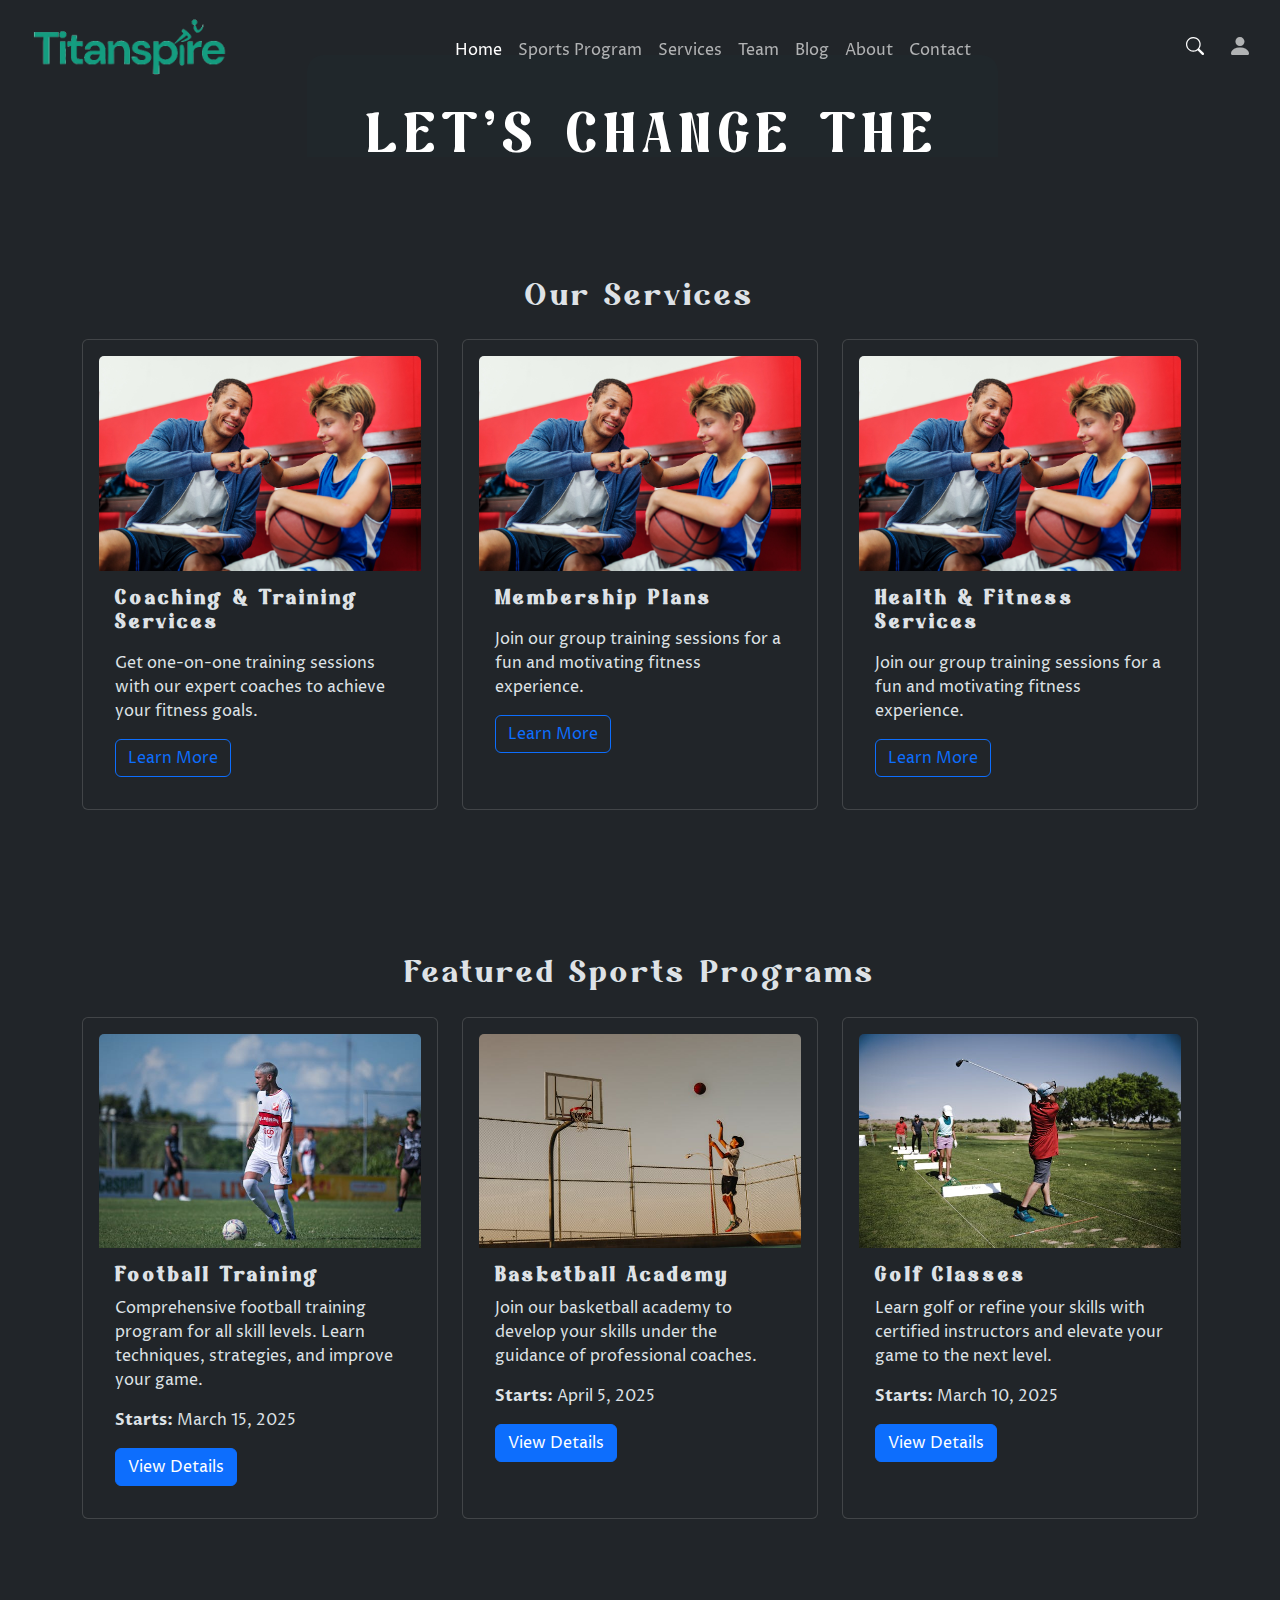
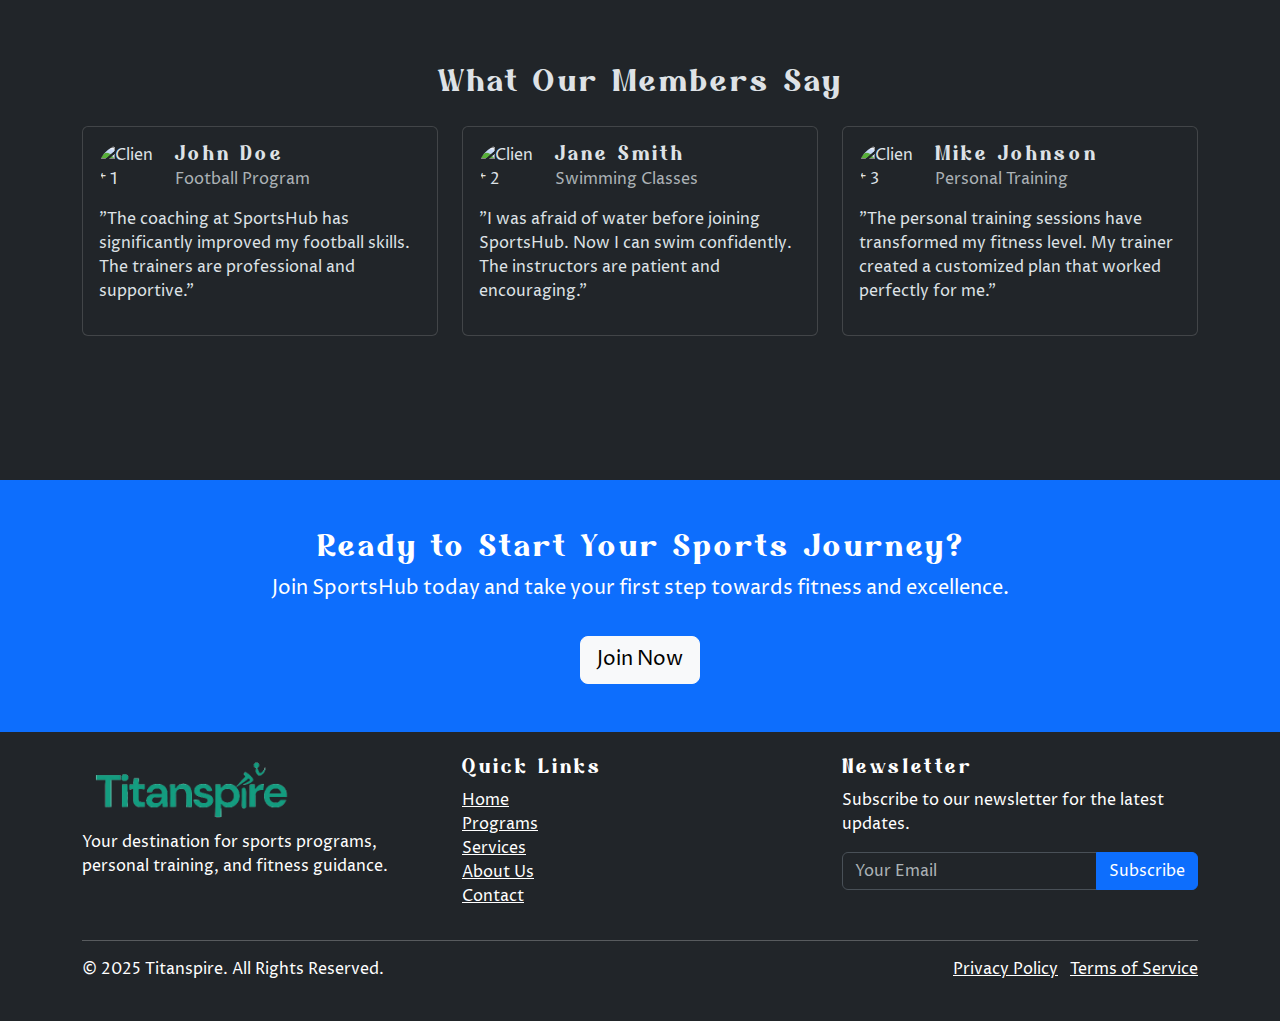
==== index.html @ 2c4bb6a5 "v1.0.4" ====
<!DOCTYPE html>
<html lang="en">

<head>
    <meta charset="UTF-8">
    <meta name="viewport" content="width=device-width, initial-scale=1.0">
    <link rel="shortcut icon" href="assets/img/Logo/favicon.png" type="image/x-icon">
    <title>Home | Titanspire</title>
    <link rel="stylesheet" href="assets/css/fonts.css">
    <link rel="stylesheet" href="assets/css/bootstrap.min.css">
    <link rel="stylesheet" href="assets/css/bootstrap-icons.min.css">
    <link rel="stylesheet" href="assets/css/style.css">
</head>

<body data-bs-theme="dark">


    <!-- Navigation Bar -->
    <header class="position-absolute w-100 z-3 px-2">
        <nav class="navbar navbar-expand-lg">
            <div class="container-fluid align-items-center justify-content-center">
                <a class="navbar-brand" href="index.html"><img src="assets/img/Logo/Adobe Express - file.png"
                        alt="Logo"></a>
                <button class="navbar-toggler" type="button" data-bs-toggle="collapse" data-bs-target="#navbarNav">
                    <span class="navbar-toggler-icon"></span>
                </button>
                <div class="collapse navbar-collapse" id="navbarNav">
                    <ul class="navbar-nav mx-auto">
                        <li class="nav-item">
                            <a class="nav-link active" href="index.html">Home</a>
                        </li>
                        <li class="nav-item">
                            <a class="nav-link" href="programs.html">Sports Program</a>
                        </li>
                        <li class="nav-item">
                            <a class="nav-link" href="services.html">Services</a>
                        </li>
                        <li class="nav-item">
                            <a class="nav-link" href="team.html">Team</a>
                        </li>
                        <li class="nav-item">
                            <a class="nav-link" href="blog.html">Blog</a>
                        </li>
                        <li class="nav-item">
                            <a class="nav-link" href="about.html">About</a>
                        </li>
                        <li class="nav-item">
                            <a class="nav-link" href="contact.html">Contact</a>
                        </li>
                    </ul>
                </div>
                <div>
                    <ul class="nav">
                        <li class="nav-item">
                            <a href="#offcanvas" class="nav-link d-none d-lg-flex text-white search"
                                data-bs-toggle="offcanvas">
                                <i class="bi bi-search"></i>
                            </a>
                        </li>
                        <div class="navbar-nav">
                            <li class="nav-item dropdown">
                                <a class="nav-link user" href="#" id="navbarDropdown" data-bs-toggle="dropdown">
                                    <i class="bi bi-person-fill"></i>
                                </a>
                                <ul class="dropdown-menu dropdown-menu-end">
                                    <li><a class="dropdown-item" href="#loginModal" data-bs-toggle="modal">Login</a>
                                    </li>
                                    <li><a class="dropdown-item" href="#registerModal"
                                            data-bs-toggle="modal">Register</a>
                                    </li>
                                </ul>
                            </li>
                        </div>
                    </ul>
                </div>
            </div>
        </nav>
    </header>

    <!-- Main Content Area -->
    <main>
        <!-- Banner Section -->
        <div class="position-relative">
            <div class="video">
                <video src="assets/Banner Video/banner.mp4" autoplay muted loop></video>
                <div class="carousel-caption px-3 py-5 rounded-4 position-absolute banner">
                    <h1 class="display-4 text-uppercase">Let's change the game</h1>
                    <p class="mx-4">Our facility is more than a place to practice and play. We proudly unite people
                        through sports, fostering community and camaraderie, and creating lasting connections. Join us
                        and be part of something bigger.</p>
                    <a href="programs.html" class="btn btn-outline-light my-3 py-3 px-4">Explore Program</a>
                </div>
            </div>
        </div>

        <!-- Our Services Section -->
        <section class="services py-120">
            <div class="container">
                <h2 class="text-center mb-4">Our Services</h2>
                <div class="row">
                    <div class="col-md-4 mb-4">

                        <div class="card h-100 p-3">
                            <img src="assets/img/services/Personal_Coaching.jpg" class="card-img-top"
                                alt="Football Training">
                            <div class="card-body">
                                <h5 class="card-title fw-semibold mb-3">Coaching & Training Services</h5>
                                <p class="card-text">Get one-on-one training sessions with our expert coaches to achieve
                                    your fitness goals.</p>
                                <a href="services.html" class="btn btn-outline-primary">Learn More</a>
                            </div>
                        </div>
                    </div>
                    <div class="col-md-4 mb-4">
                        <div class="card h-100 p-3">
                            <img src="assets/img/services/Personal_Coaching.jpg" class="card-img-top"
                                alt="Football Training">
                            <div class="card-body">
                                <h5 class="card-title fw-semibold mb-3">Membership Plans</h5>
                                <p class="card-text">Join our group training sessions for a fun and motivating fitness
                                    experience.</p>
                                <a href="services.html" class="btn btn-outline-primary">Learn More</a>
                            </div>
                        </div>
                    </div>
                    <div class="col-md-4 mb-4">
                        <div class="card h-100 p-3">
                            <img src="assets/img/services/Personal_Coaching.jpg" class="card-img-top"
                                alt="Football Training">
                            <div class="card-body">
                                <h5 class="card-title fw-semibold mb-3">Health & Fitness Services</h5>
                                <p class="card-text">Join our group training sessions for a fun and motivating fitness
                                    experience.</p>
                                <a href="services.html" class="btn btn-outline-primary">Learn More</a>
                            </div>
                        </div>
                    </div>
                </div>
            </div>
        </section>

        <!-- Featured Sports Programs Section -->
        <section class="featured-programs">
            <div class="container">
                <h2 class="text-center mb-4">Featured Sports Programs</h2>
                <div class="row">
                    <div class="col-md-4 mb-4">
                        <div class="card h-100 p-3">
                            <img src="assets/img/Sports_Program/Football_trainer.jpg" class="card-img-top"
                                alt="Football Training">
                            <div class="card-body">
                                <h5 class="card-title fw-semibold">Football Training</h5>
                                <p class="card-text">Comprehensive football training program for all skill levels. Learn
                                    techniques, strategies, and improve your game.</p>
                                <p><strong>Starts:</strong> March 15, 2025</p>
                                <a href="programs.html" class="btn btn-primary">View Details</a>
                            </div>
                        </div>
                    </div>
                    <div class="col-md-4 mb-4">
                        <div class="card h-100 p-3">
                            <img src="assets/img/Sports_Program/basketball.jpg" class="card-img-top"
                                alt="Basketball Academy">
                            <div class="card-body">
                                <h5 class="card-title fw-semibold">Basketball Academy</h5>
                                <p class="card-text">Join our basketball academy to develop your skills under the
                                    guidance of professional coaches.</p>
                                <p><strong>Starts:</strong> April 5, 2025</p>
                                <a href="programs.html" class="btn btn-primary">View Details</a>
                            </div>
                        </div>
                    </div>
                    <div class="col-md-4 mb-4">
                        <div class="card h-100 p-3">
                            <img src="assets/img/Sports_Program/golf.jpg" class="card-img-top" alt="Golf Classes">
                            <div class="card-body">
                                <h5 class="card-title fw-semibold">Golf Classes</h5>
                                <p class="card-text">Learn golf or refine your skills with certified instructors and
                                    elevate your game to the next level.</p>
                                <p><strong>Starts:</strong> March 10, 2025</p>
                                <a href="programs.html" class="btn btn-primary">View Details</a>
                            </div>
                        </div>
                    </div>
                </div>
            </div>
        </section>

        <!-- Testimonials Section -->
        <section class="testimonials py-120">
            <div class="container">
                <h2 class="text-center mb-4">What Our Members Say</h2>
                <div class="row">
                    <div class="col-md-4 mb-4">
                        <div class="card h-100">
                            <div class="card-body">
                                <div class="d-flex align-items-center mb-3">
                                    <img src="images/testimonial1.jpg" alt="Client 1" class="rounded-circle me-3"
                                        width="60">
                                    <div>
                                        <h5 class="mb-0">John Doe</h5>
                                        <p class="text-muted mb-0">Football Program</p>
                                    </div>
                                </div>
                                <p class="card-text">"The coaching at SportsHub has significantly improved my football
                                    skills. The trainers are professional and supportive."</p>
                                <div class="text-warning">
                                    <i class="fas fa-star"></i>
                                    <i class="fas fa-star"></i>
                                    <i class="fas fa-star"></i>
                                    <i class="fas fa-star"></i>
                                    <i class="fas fa-star"></i>
                                </div>
                            </div>
                        </div>
                    </div>
                    <div class="col-md-4 mb-4">
                        <div class="card h-100">
                            <div class="card-body">
                                <div class="d-flex align-items-center mb-3">
                                    <img src="images/testimonial2.jpg" alt="Client 2" class="rounded-circle me-3"
                                        width="60">
                                    <div>
                                        <h5 class="mb-0">Jane Smith</h5>
                                        <p class="text-muted mb-0">Swimming Classes</p>
                                    </div>
                                </div>
                                <p class="card-text">"I was afraid of water before joining SportsHub. Now I can swim
                                    confidently. The instructors are patient and encouraging."</p>
                                <div class="text-warning">
                                    <i class="fas fa-star"></i>
                                    <i class="fas fa-star"></i>
                                    <i class="fas fa-star"></i>
                                    <i class="fas fa-star"></i>
                                    <i class="fas fa-star-half-alt"></i>
                                </div>
                            </div>
                        </div>
                    </div>
                    <div class="col-md-4 mb-4">
                        <div class="card h-100">
                            <div class="card-body">
                                <div class="d-flex align-items-center mb-3">
                                    <img src="images/testimonial3.jpg" alt="Client 3" class="rounded-circle me-3"
                                        width="60">
                                    <div>
                                        <h5 class="mb-0">Mike Johnson</h5>
                                        <p class="text-muted mb-0">Personal Training</p>
                                    </div>
                                </div>
                                <p class="card-text">"The personal training sessions have transformed my fitness level.
                                    My trainer created a customized plan that worked perfectly for me."</p>
                                <div class="text-warning">
                                    <i class="fas fa-star"></i>
                                    <i class="fas fa-star"></i>
                                    <i class="fas fa-star"></i>
                                    <i class="fas fa-star"></i>
                                    <i class="fas fa-star"></i>
                                </div>
                            </div>
                        </div>
                    </div>
                </div>
            </div>
        </section>

        <!-- Call to Action Section -->
        <section class="cta py-5 bg-primary text-white">
            <div class="container text-center">
                <h2>Ready to Start Your Sports Journey?</h2>
                <p class="lead">Join SportsHub today and take your first step towards fitness and excellence.</p>
                <a href="#registerModal" data-bs-toggle="modal" class="btn btn-light btn-lg mt-3">Join Now</a>
            </div>
        </section>
    </main>

    <!-- Footer -->
    <footer class="bg-dark text-white py-4">
        <div class="container">
            <div class="row">
                <div class="col-md-4">
                    <a href="index.html"><img src="assets/img/Logo/Adobe Express - file.png" alt="logo"
                            class="logo"></a>
                    <p>Your destination for sports programs, personal training, and fitness guidance.</p>
                    <div class="social-icons">
                        <a href="#" class="text-white me-2"><i class="fab fa-facebook-f"></i></a>
                        <a href="#" class="text-white me-2"><i class="fab fa-twitter"></i></a>
                        <a href="#" class="text-white me-2"><i class="fab fa-instagram"></i></a>
                        <a href="#" class="text-white"><i class="fab fa-youtube"></i></a>
                    </div>
                </div>
                <div class="col-md-4">
                    <h5>Quick Links</h5>
                    <ul class="list-unstyled">
                        <li><a href="index.html" class="text-white">Home</a></li>
                        <li><a href="programs.html" class="text-white">Programs</a></li>
                        <li><a href="services.html" class="text-white">Services</a></li>
                        <li><a href="about.html" class="text-white">About Us</a></li>
                        <li><a href="contact.html" class="text-white">Contact</a></li>
                    </ul>
                </div>
                <div class="col-md-4">
                    <h5>Newsletter</h5>
                    <p>Subscribe to our newsletter for the latest updates.</p>
                    <form>
                        <div class="input-group mb-3">
                            <input type="email" class="form-control" placeholder="Your Email" required>
                            <button class="btn btn-primary" type="submit">Subscribe</button>
                        </div>
                    </form>
                </div>
            </div>
            <hr>
            <div class="row">
                <div class="col-md-6">
                    <p>© 2025 Titanspire. All Rights Reserved.</p>
                </div>
                <div class="col-md-6 text-md-end">
                    <a href="#" class="text-white me-2">Privacy Policy</a>
                    <a href="#" class="text-white">Terms of Service</a>
                </div>
            </div>
        </div>
    </footer>

    <!-- Register Modal -->
    <div class="modal fade" id="registerModal" data-bs-backdrop="static" data-bs-keyboard="false">
        <div class="modal-dialog">
            <div class="modal-content">
                <div class="modal-header">
                    <h4>Create Account</h4>
                    <button type="button" class="btn-close" data-bs-dismiss="modal"></button>
                </div>
                <div class="modal-body">
                    <form action="#" method="post">
                        <div class="row mb-3">
                            <div class="col-md-6">
                                <label for="firstName" class="form-label">First Name</label>
                                <input type="text" class="form-control" id="firstName" required>
                            </div>
                            <div class="col-md-6">
                                <label for="lastName" class="form-label">Last Name</label>
                                <input type="text" class="form-control" id="lastName" required>
                            </div>
                        </div>
                        <div class="mb-3">
                            <label for="email" class="form-label">Email address</label>
                            <input type="email" class="form-control" id="email" required>
                        </div>
                        <div class="mb-3">
                            <label for="phone" class="form-label">Phone Number</label>
                            <input type="tel" class="form-control" id="phone">
                        </div>
                        <div class="row mb-3">
                            <div class="col-md-6">
                                <label for="password" class="form-label">Password</label>
                                <input type="password" class="form-control" id="password" required>
                                <div class="form-text">Password must be at least 8 characters long and include a number
                                    and special character.</div>
                            </div>
                            <div class="col-md-6">
                                <label for="confirmPassword" class="form-label">Confirm Password</label>
                                <input type="password" class="form-control" id="confirmPassword" required>
                            </div>
                        </div>
                        <div class="mb-3">
                            <label for="dob" class="form-label">Date of Birth</label>
                            <input type="date" class="form-control" id="dob" required>
                            <div class="form-text">You must be at least 18 years old to register.</div>
                        </div>
                        <div class="mb-3">
                            <label class="form-label">Gender</label>
                            <div>
                                <div class="form-check form-check-inline">
                                    <input class="form-check-input" type="radio" name="gender" id="male" value="male">
                                    <label class="form-check-label" for="male">Male</label>
                                </div>
                                <div class="form-check form-check-inline">
                                    <input class="form-check-input" type="radio" name="gender" id="female"
                                        value="female">
                                    <label class="form-check-label" for="female">Female</label>
                                </div>
                                <div class="form-check form-check-inline">
                                    <input class="form-check-input" type="radio" name="gender" id="other" value="other">
                                    <label class="form-check-label" for="other">Other</label>
                                </div>
                                <div class="form-check form-check-inline">
                                    <input class="form-check-input" type="radio" name="gender" id="prefer-not-to-say"
                                        value="prefer-not-to-say">
                                    <label class="form-check-label" for="prefer-not-to-say">Prefer not to say</label>
                                </div>
                            </div>
                        </div>
                        <div class="mb-3">
                            <label class="form-label">Interests (Select all that apply)</label>
                            <div class="row">
                                <div class="col-md-4">
                                    <div class="form-check">
                                        <input class="form-check-input" type="checkbox" id="football">
                                        <label class="form-check-label" for="football">Football</label>
                                    </div>
                                    <div class="form-check">
                                        <input class="form-check-input" type="checkbox" id="basketball">
                                        <label class="form-check-label" for="basketball">Basketball</label>
                                    </div>
                                </div>
                                <div class="col-md-4">
                                    <div class="form-check">
                                        <input class="form-check-input" type="checkbox" id="cricket">
                                        <label class="form-check-label" for="cricket">Cricket</label>
                                    </div>
                                    <div class="form-check">
                                        <input class="form-check-input" type="checkbox" id="tennis">
                                        <label class="form-check-label" for="tennis">Tennis</label>
                                    </div>
                                </div>
                                <div class="col-md-4">
                                    <div class="form-check">
                                        <input class="form-check-input" type="checkbox" id="golf">
                                        <label class="form-check-label" for="golf">Golf</label>
                                    </div>
                                    <div class="form-check">
                                        <input class="form-check-input" type="checkbox" id="hockey">
                                        <label class="form-check-label" for="hockey">Hockey</label>
                                    </div>
                                </div>
                            </div>
                        </div>
                        <div class="mb-3 form-check">
                            <input type="checkbox" class="form-check-input" id="termsAgree" required>
                            <label class="form-check-label" for="termsAgree">I agree to the
                                <a href="#" class="text-decoration-none">Terms of Service</a> and
                                <a href="#" class="text-decoration-none">Privacy Policy</a>
                            </label>
                        </div>
                        <div class="mb-3 form-check">
                            <input type="checkbox" class="form-check-input" id="newsletter">
                            <label class="form-check-label" for="newsletter">Subscribe to newsletter</label>
                        </div>
                        <div class="d-grid">
                            <button type="submit" class="btn btn-primary">Create Account</button>
                        </div>
                    </form>
                    <hr>
                    <div class="text-center">
                        <p>Or register with:</p>
                        <button class="btn btn-outline-primary me-2"><i class="bi bi-google"></i> Google</button>
                        <button class="btn btn-outline-primary"><i class="bi bi-facebook"></i> Facebook</button>
                    </div>
                    <div class="text-center mt-3">
                        <p>Already have an account? <a href="#loginModal" data-bs-toggle="modal"
                                class="text-decoration-none">Login here</a></p>
                    </div>
                </div>
            </div>
        </div>
    </div>
    <!-- Search Bar Offcanvas -->
    <div class="offcanvas offcanvas-top h-100 bg-transparent" id="offcanvas">
        <div class="offcanvas-body d-flex align-items-center w-100 h-100">
            <div class="container">
                <div class="row justify-content-center align-items-center">
                    <div class="col-7">
                        <input type="text" placeholder="Search" class="bg-white text-black form-control search-box">
                    </div>
                    <div class="col-1" data-bs-theme="dark">
                        <button type="button" class="btn-close" data-bs-dismiss="offcanvas" aria-label="Close"></button>
                    </div>
                </div>
            </div>
        </div>
    </div>
    <!-- Login Modal -->
    <div class="modal fade" id="loginModal" data-bs-backdrop="static" data-bs-keyboard="false">
        <div class="modal-dialog modal-dialog-centered">
            <div class="modal-content">
                <div class="modal-header">
                    <h4>Login</h4>
                    <button type="button" class="btn-close" data-bs-dismiss="modal"></button>
                </div>
                <div class="modal-body">
                    <form action="#" method="post">
                        <div class="mb-3">
                            <label for="name" class="form-label">Enter your name or email: *</label>
                            <input type="text" id="name" class="form-control" placeholder="Enter your name or email"
                                required>
                        </div>
                        <div class="mb-3">
                            <label for="pwd" class="form-label">Enter your password: *</label>
                            <input type="password" id="pwd" class="form-control" placeholder="Enter your password"
                                required>
                        </div>
                        <button type="submit" class="btn btn-primary">Login</button>
                    </form>
                    <hr>
                    <div class="text-center">
                        <p>Or login with:</p>
                        <button class="btn btn-outline-primary me-2"><i class="bi bi-google"></i> Google</button>
                        <button class="btn btn-outline-primary"><i class="bi bi-facebook"></i> Facebook</button>
                    </div>
                    <div class="text-center mt-3">
                        <p>Don't have an account? <a href="#registerModal" data-bs-toggle="modal"
                                class="text-decoration-none">Create Account</a></p>
                    </div>
                </div>
            </div>
        </div>
    </div>

    <script src="assets/js/bootstrap.bundle.min.js"></script>
</body>

</html>
---- assets/css/fonts.css ----
/* proza-libre-regular - latin */
@font-face {
  font-display: swap; /* Check https://developer.mozilla.org/en-US/docs/Web/CSS/@font-face/font-display for other options. */
  font-family: 'Proza Libre';
  font-style: normal;
  font-weight: 400;
  src: url('../fonts/proza-libre-v9-latin-regular.woff2') format('woff2'); /* Chrome 36+, Opera 23+, Firefox 39+, Safari 12+, iOS 10+ */
}
/* proza-libre-italic - latin */
@font-face {
  font-display: swap; /* Check https://developer.mozilla.org/en-US/docs/Web/CSS/@font-face/font-display for other options. */
  font-family: 'Proza Libre';
  font-style: italic;
  font-weight: 400;
  src: url('../fonts/proza-libre-v9-latin-italic.woff2') format('woff2'); /* Chrome 36+, Opera 23+, Firefox 39+, Safari 12+, iOS 10+ */
}
/* proza-libre-500 - latin */
@font-face {
  font-display: swap; /* Check https://developer.mozilla.org/en-US/docs/Web/CSS/@font-face/font-display for other options. */
  font-family: 'Proza Libre';
  font-style: normal;
  font-weight: 500;
  src: url('../fonts/proza-libre-v9-latin-500.woff2') format('woff2'); /* Chrome 36+, Opera 23+, Firefox 39+, Safari 12+, iOS 10+ */
}
/* proza-libre-500italic - latin */
@font-face {
  font-display: swap; /* Check https://developer.mozilla.org/en-US/docs/Web/CSS/@font-face/font-display for other options. */
  font-family: 'Proza Libre';
  font-style: italic;
  font-weight: 500;
  src: url('../fonts/proza-libre-v9-latin-500italic.woff2') format('woff2'); /* Chrome 36+, Opera 23+, Firefox 39+, Safari 12+, iOS 10+ */
}
/* proza-libre-600 - latin */
@font-face {
  font-display: swap; /* Check https://developer.mozilla.org/en-US/docs/Web/CSS/@font-face/font-display for other options. */
  font-family: 'Proza Libre';
  font-style: normal;
  font-weight: 600;
  src: url('../fonts/proza-libre-v9-latin-600.woff2') format('woff2'); /* Chrome 36+, Opera 23+, Firefox 39+, Safari 12+, iOS 10+ */
}
/* proza-libre-600italic - latin */
@font-face {
  font-display: swap; /* Check https://developer.mozilla.org/en-US/docs/Web/CSS/@font-face/font-display for other options. */
  font-family: 'Proza Libre';
  font-style: italic;
  font-weight: 600;
  src: url('../fonts/proza-libre-v9-latin-600italic.woff2') format('woff2'); /* Chrome 36+, Opera 23+, Firefox 39+, Safari 12+, iOS 10+ */
}
/* proza-libre-700 - latin */
@font-face {
  font-display: swap; /* Check https://developer.mozilla.org/en-US/docs/Web/CSS/@font-face/font-display for other options. */
  font-family: 'Proza Libre';
  font-style: normal;
  font-weight: 700;
  src: url('../fonts/proza-libre-v9-latin-700.woff2') format('woff2'); /* Chrome 36+, Opera 23+, Firefox 39+, Safari 12+, iOS 10+ */
}
/* proza-libre-700italic - latin */
@font-face {
  font-display: swap; /* Check https://developer.mozilla.org/en-US/docs/Web/CSS/@font-face/font-display for other options. */
  font-family: 'Proza Libre';
  font-style: italic;
  font-weight: 700;
  src: url('../fonts/proza-libre-v9-latin-700italic.woff2') format('woff2'); /* Chrome 36+, Opera 23+, Firefox 39+, Safari 12+, iOS 10+ */
}
/* proza-libre-800 - latin */
@font-face {
  font-display: swap; /* Check https://developer.mozilla.org/en-US/docs/Web/CSS/@font-face/font-display for other options. */
  font-family: 'Proza Libre';
  font-style: normal;
  font-weight: 800;
  src: url('../fonts/proza-libre-v9-latin-800.woff2') format('woff2'); /* Chrome 36+, Opera 23+, Firefox 39+, Safari 12+, iOS 10+ */
}
/* proza-libre-800italic - latin */
@font-face {
  font-display: swap; /* Check https://developer.mozilla.org/en-US/docs/Web/CSS/@font-face/font-display for other options. */
  font-family: 'Proza Libre';
  font-style: italic;
  font-weight: 800;
  src: url('../fonts/proza-libre-v9-latin-800italic.woff2') format('woff2'); /* Chrome 36+, Opera 23+, Firefox 39+, Safari 12+, iOS 10+ */
}
@font-face {
  font-family: 'Sunflare';
  src: url('../fonts/SunflareRegular.woff2') format('woff2'),
      url('../fonts/SunflareRegular.woff') format('woff');
  font-weight: normal;
  font-style: normal;
  font-display: swap;
}

@font-face {
  font-family: 'Sunflare';
  src: url('../fonts/SunflareRegular.woff2') format('woff2'),
      url('../fonts/SunflareRegular.woff') format('woff');
  font-weight: normal;
  font-style: normal;
  font-display: swap;
}
---- assets/css/style.css ----
h1, h2, h3, h4, h5, h6{
    font-family: 'Sunflare';
}
h1{
    letter-spacing: 8px;
}
h2, h3, h4, h5, h6{
    letter-spacing: 3px;
}
.py-120{
    padding-top: 120px;
    padding-bottom: 120px;
}
body{
    font-family: "Proza Libre", sans-serif;
}
.navbar-brand img, .logo{
    width: 220px;
}
.search{
    font-size: 18px;
}
.user{
    margin-top: -4px;
    font-size: 24px;
}
.video {
    width: 100%;
    overflow: hidden;
    position: relative;
}
.video video {
    width: 100%;
    height: auto;
    object-fit: cover;
}
.video h1{
    font-weight: 500;
}
.search-box::placeholder{
    color: #000000;
}
.offcanvas.offcanvas-top{
    border-bottom: 0;
}
.carousel-caption{
    top: 35%;
    width: 25%;
}
.banner{
    background-color: rgba(0, 255, 255, 0.01);
    height: max-content;
    left: 24%;
    width: 54%;
    backdrop-filter: blur(10px);
}
.modal-dialog{
    max-width: 610px;
}
.modal-content{
    padding: 25px;
}
@media (max-width: 768px){
    .navbar-brand{
        width: 45% !important;
    }    
}
@media (max-width: 426px){
    .navbar-brand{
        width: 65% !important;
    }    
}
@media (max-width: 375px){
    .navbar-brand{
        width: 73% !important;
    }    
}
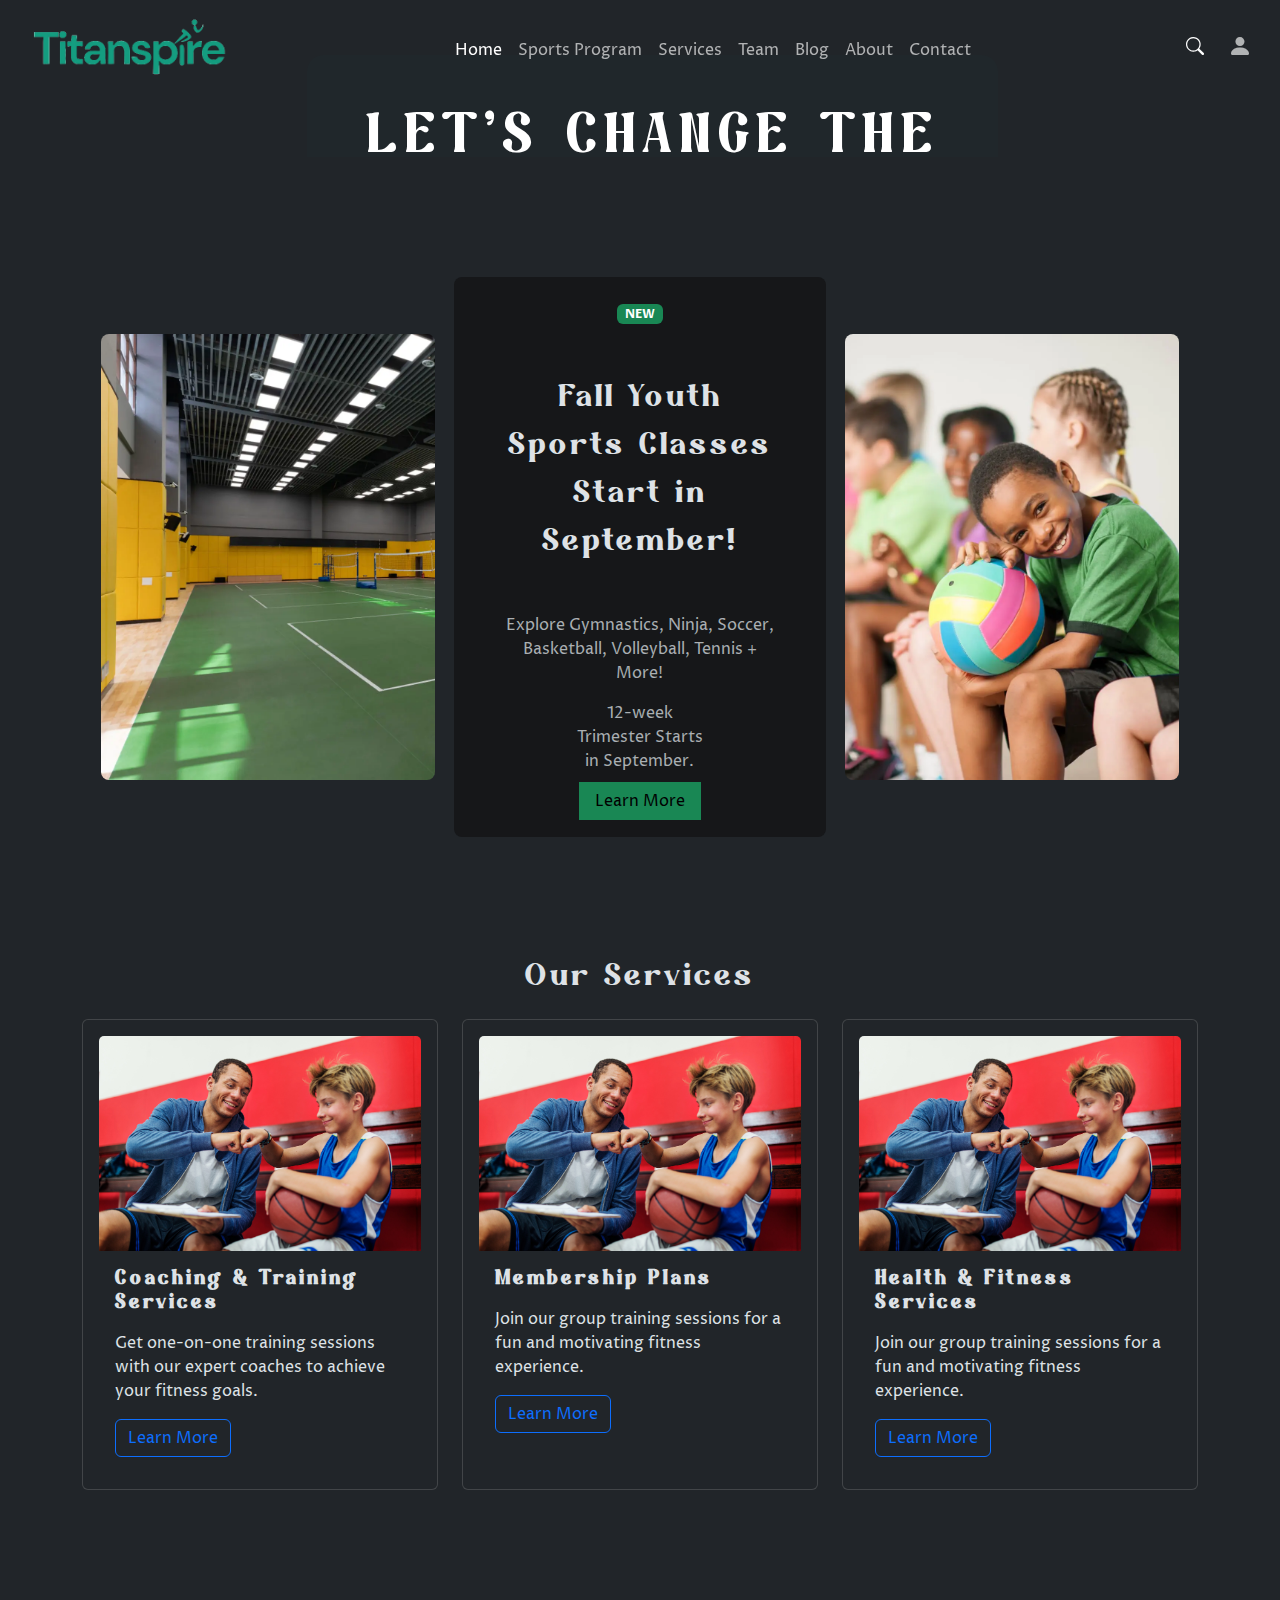
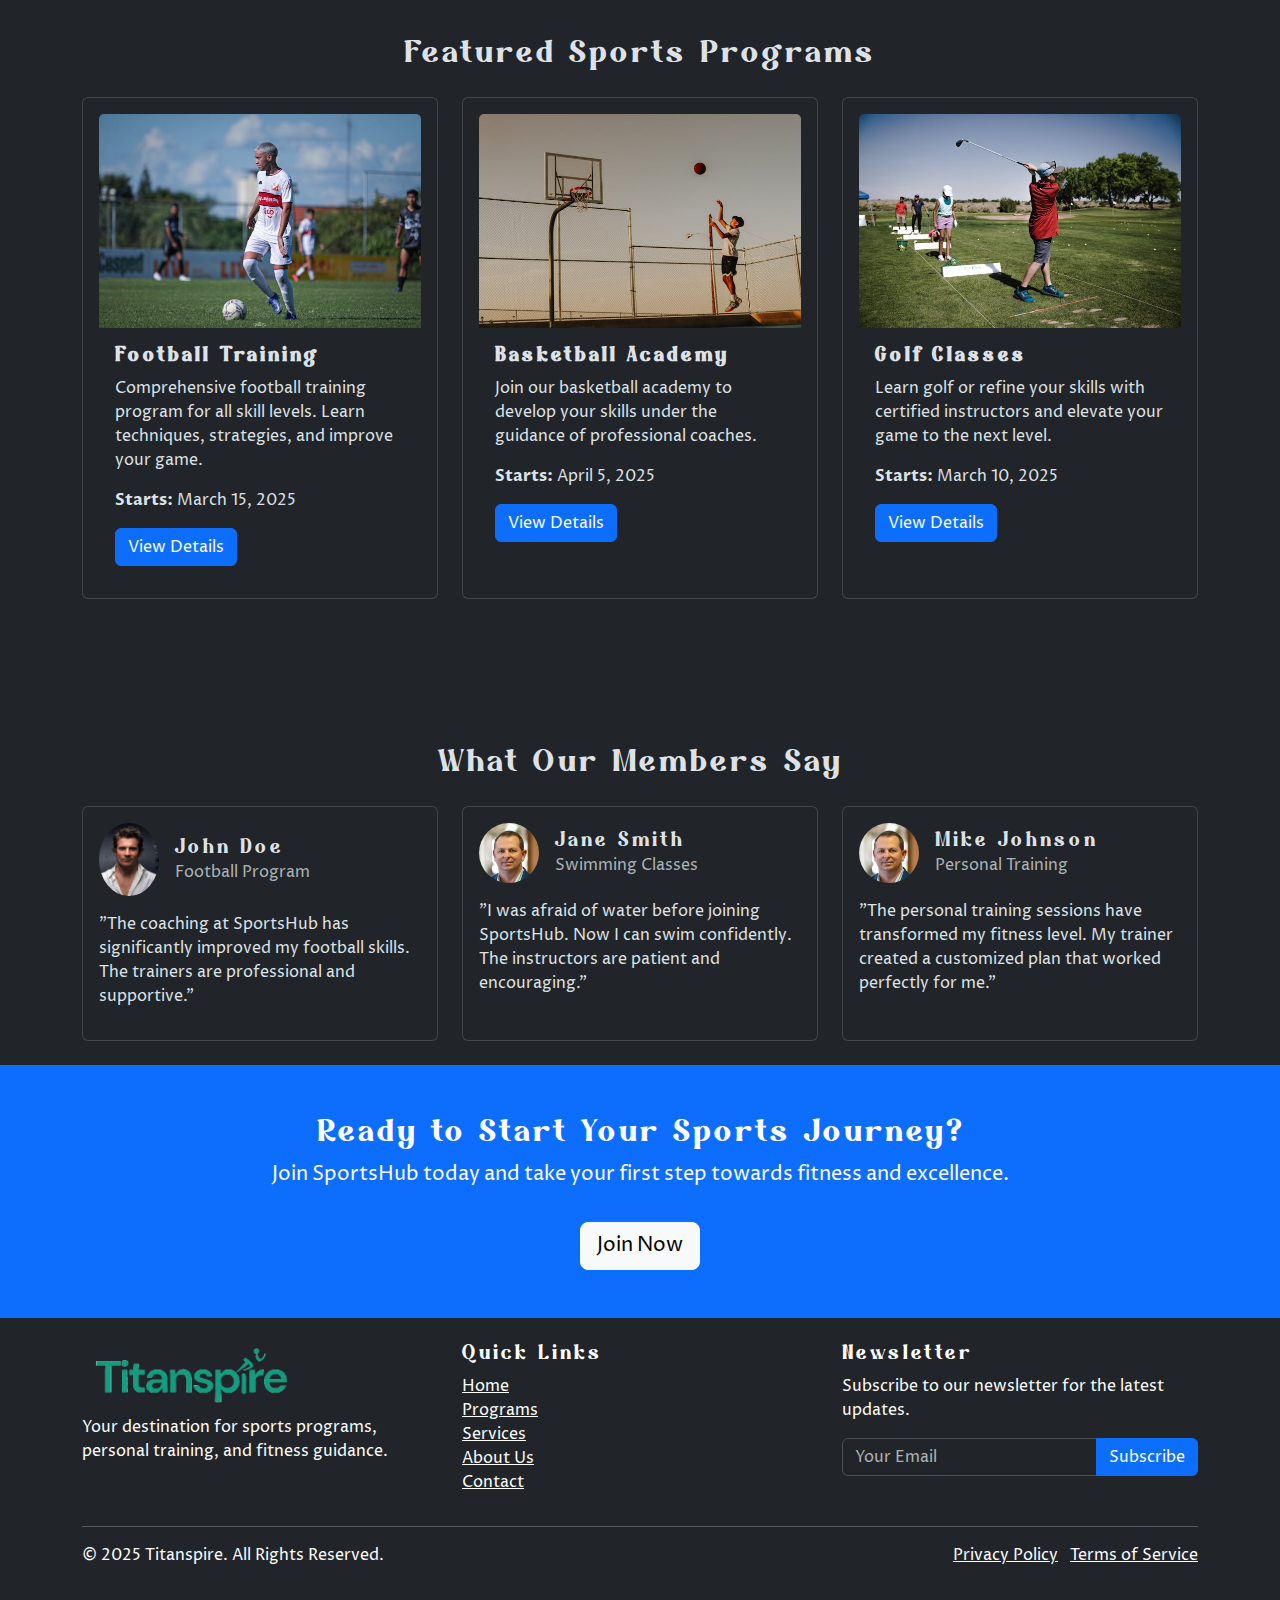
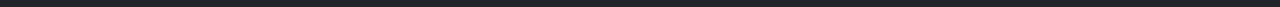
==== commit dfb79b22: "v1.0.5" ====
--- a/index.html
+++ b/index.html
@@ -93,8 +93,29 @@
             </div>
         </div>
 
+        <!-- Classes -->
+        <section class="classes py-120">
+            <div class="container">
+                <div class="d-flex justify-content-evenly align-items-center">
+                    <div class="col-md-4 w-30">
+                        <img src="assets/img/classes/1.jpg" alt="" class="rounded-3">
+                    </div>
+                    <div class="col-md-4 bg-secondary-subtle rounded-3 px-5 py-4 text-center">
+                        <span class="bg-success text-center badge">NEW</span>
+                        <h2 class="fs-2 lh-base my-5">Fall Youth Sports Classes Start in September!</h2>
+                        <p class="text-muted mb-3">Explore Gymnastics, Ninja, Soccer, Basketball, Volleyball, Tennis + More!</p>
+                        <p class="text-muted w-50 mx-auto text-center">12-week Trimester Starts in September.</p>
+                        <a href="#" class="bg-success text-black text-decoration-none py-2 px-3">Learn More</a>
+                    </div>
+                    <div class="col-md-4 w-30">
+                        <img src="assets/img/classes/2.jpg" alt="" class="rounded-3">
+                    </div>
+                </div>
+            </div>
+        </section>
+
         <!-- Our Services Section -->
-        <section class="services py-120">
+        <section class="services">
             <div class="container">
                 <h2 class="text-center mb-4">Our Services</h2>
                 <div class="row">
@@ -140,7 +161,7 @@
         </section>
 
         <!-- Featured Sports Programs Section -->
-        <section class="featured-programs">
+        <section class="featured-programs py-120">
             <div class="container">
                 <h2 class="text-center mb-4">Featured Sports Programs</h2>
                 <div class="row">
@@ -187,7 +208,7 @@
         </section>
 
         <!-- Testimonials Section -->
-        <section class="testimonials py-120">
+        <section class="testimonials">
             <div class="container">
                 <h2 class="text-center mb-4">What Our Members Say</h2>
                 <div class="row">
@@ -195,7 +216,7 @@
                         <div class="card h-100">
                             <div class="card-body">
                                 <div class="d-flex align-items-center mb-3">
-                                    <img src="images/testimonial1.jpg" alt="Client 1" class="rounded-circle me-3"
+                                    <img src="assets/img/member/1.jpeg" alt="Client 1" class="rounded-circle me-3"
                                         width="60">
                                     <div>
                                         <h5 class="mb-0">John Doe</h5>
@@ -218,7 +239,7 @@
                         <div class="card h-100">
                             <div class="card-body">
                                 <div class="d-flex align-items-center mb-3">
-                                    <img src="images/testimonial2.jpg" alt="Client 2" class="rounded-circle me-3"
+                                    <img src="assets/img/member/2.jpeg" alt="Client 2" class="rounded-circle me-3"
                                         width="60">
                                     <div>
                                         <h5 class="mb-0">Jane Smith</h5>
@@ -241,7 +262,7 @@
                         <div class="card h-100">
                             <div class="card-body">
                                 <div class="d-flex align-items-center mb-3">
-                                    <img src="images/testimonial3.jpg" alt="Client 3" class="rounded-circle me-3"
+                                    <img src="assets/img/member/2.jpeg" alt="Client 3" class="rounded-circle me-3"
                                         width="60">
                                     <div>
                                         <h5 class="mb-0">Mike Johnson</h5>
@@ -265,7 +286,7 @@
         </section>
 
         <!-- Call to Action Section -->
-        <section class="cta py-5 bg-primary text-white">
+        <section class="cta py-5 bg-primary text-white py-120">
             <div class="container text-center">
                 <h2>Ready to Start Your Sports Journey?</h2>
                 <p class="lead">Join SportsHub today and take your first step towards fitness and excellence.</p>
--- a/assets/css/style.css
+++ b/assets/css/style.css
@@ -6,6 +6,12 @@
 }
 h2, h3, h4, h5, h6{
     letter-spacing: 3px;
+}
+.classes img{
+    width: 100%;
+}
+.w-30{
+    width: 30%;
 }
 .py-120{
     padding-top: 120px;
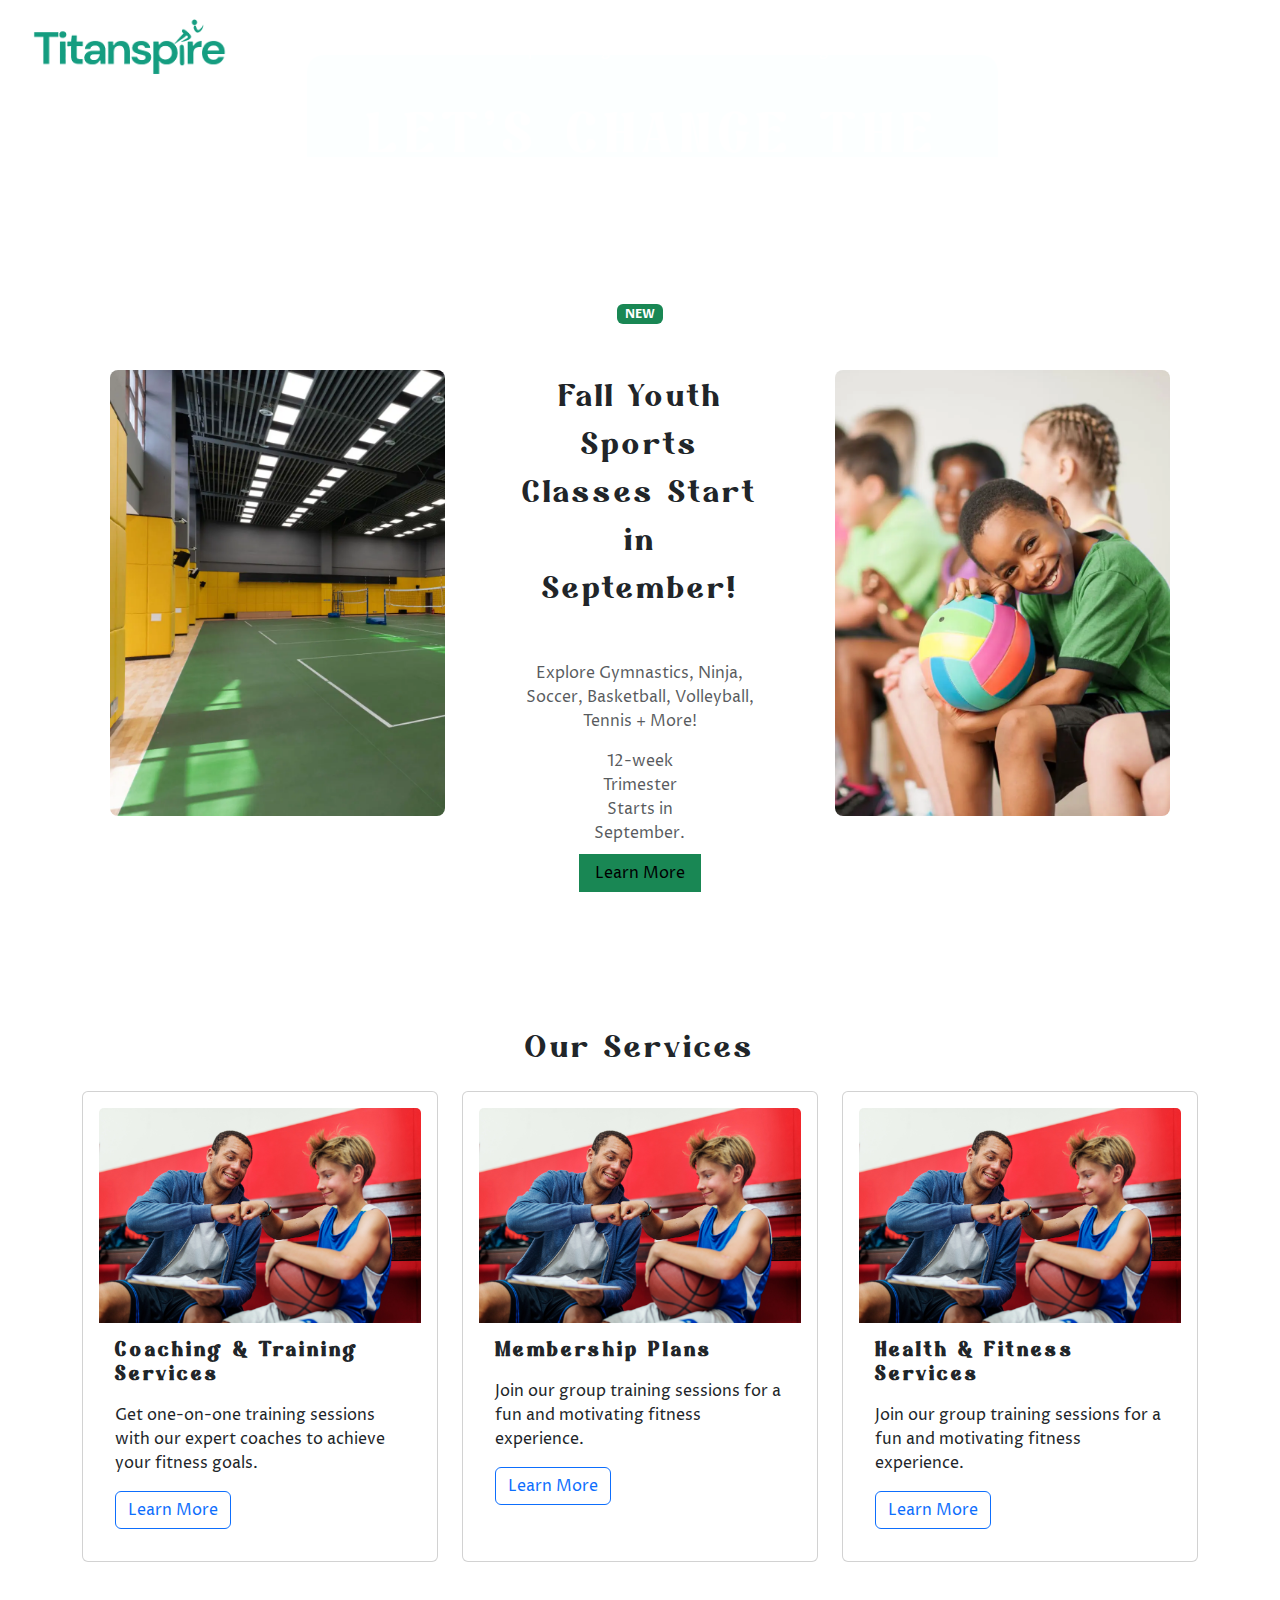
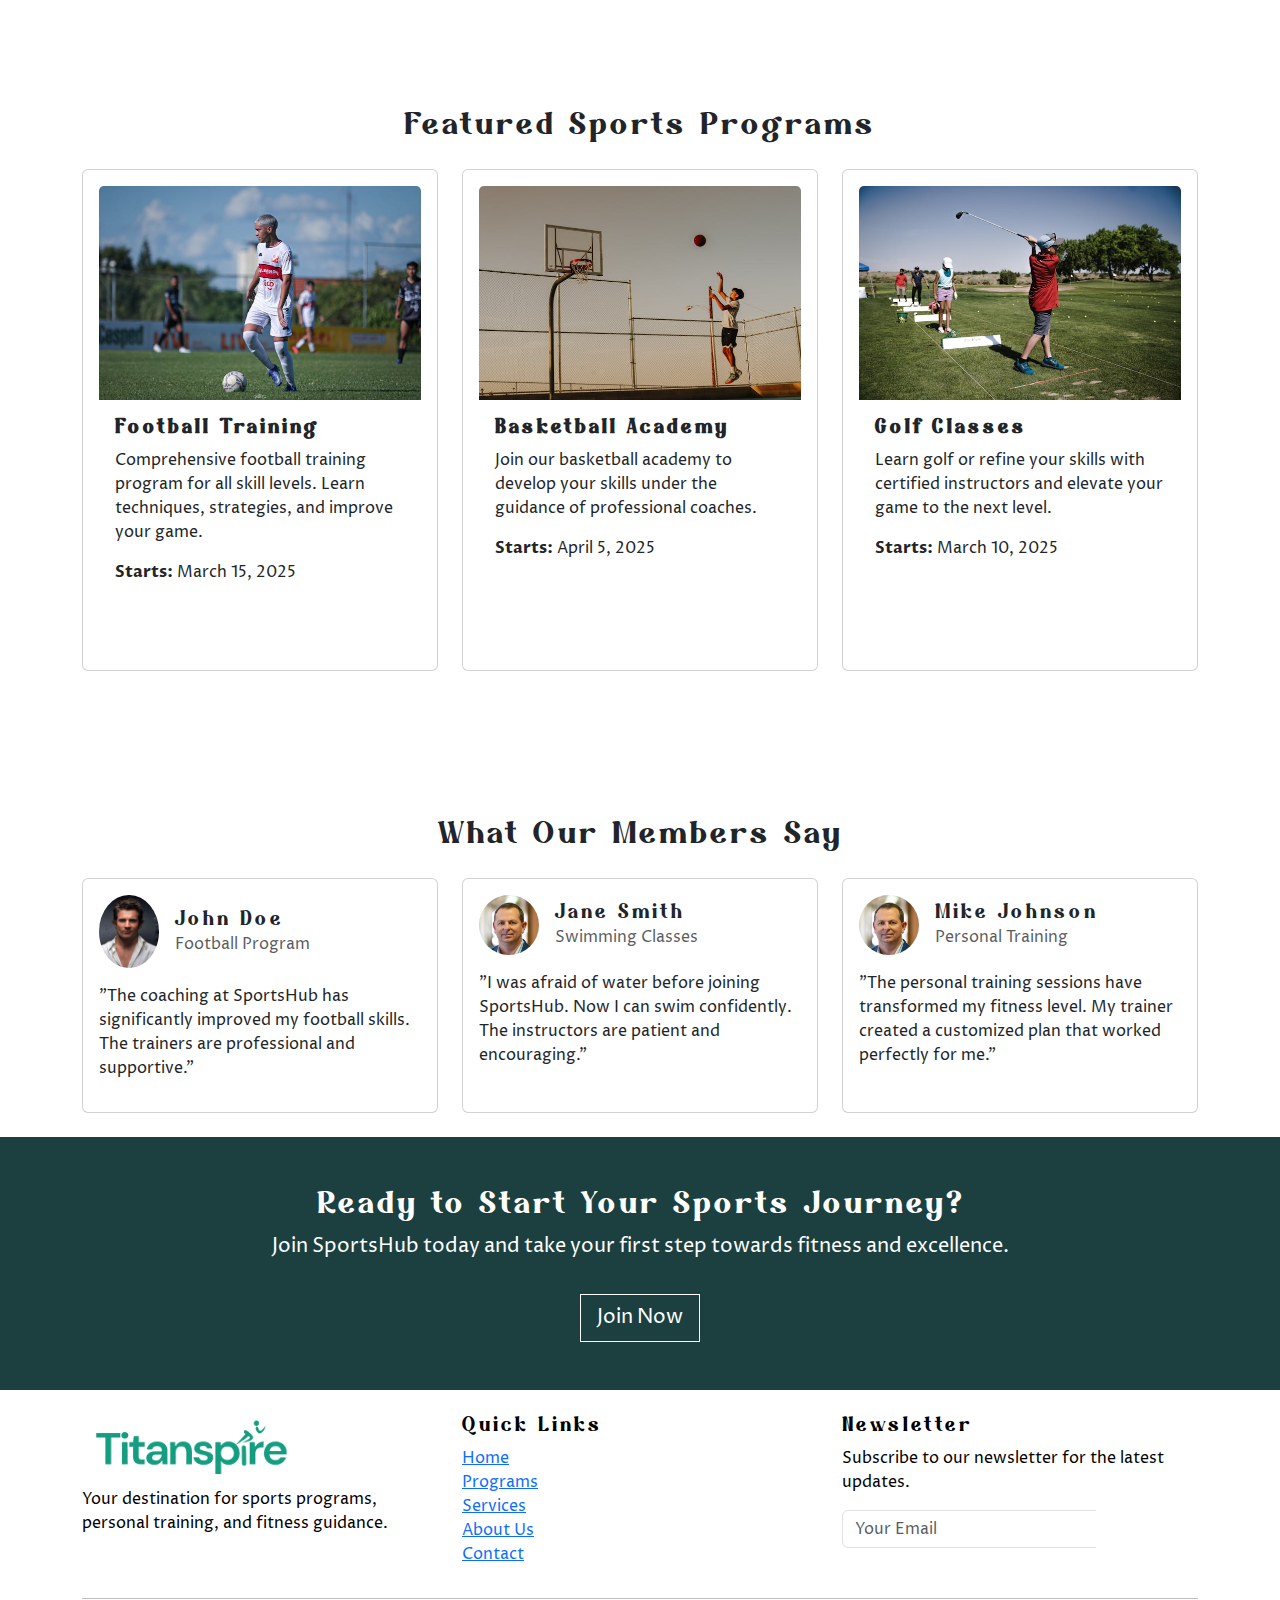
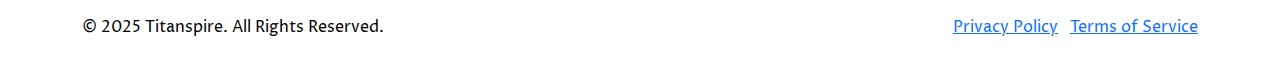
==== commit 186d755c: "v1.0.6" ====
--- a/index.html
+++ b/index.html
@@ -12,7 +12,7 @@
     <link rel="stylesheet" href="assets/css/style.css">
 </head>
 
-<body data-bs-theme="dark">
+<body>
 
 
     <!-- Navigation Bar -->
@@ -27,39 +27,39 @@
                 <div class="collapse navbar-collapse" id="navbarNav">
                     <ul class="navbar-nav mx-auto">
                         <li class="nav-item">
-                            <a class="nav-link active" href="index.html">Home</a>
-                        </li>
-                        <li class="nav-item">
-                            <a class="nav-link" href="programs.html">Sports Program</a>
-                        </li>
-                        <li class="nav-item">
-                            <a class="nav-link" href="services.html">Services</a>
-                        </li>
-                        <li class="nav-item">
-                            <a class="nav-link" href="team.html">Team</a>
-                        </li>
-                        <li class="nav-item">
-                            <a class="nav-link" href="blog.html">Blog</a>
-                        </li>
-                        <li class="nav-item">
-                            <a class="nav-link" href="about.html">About</a>
-                        </li>
-                        <li class="nav-item">
-                            <a class="nav-link" href="contact.html">Contact</a>
+                            <a class="nav-link text-white active" href="index.html">Home</a>
+                        </li>
+                        <li class="nav-item">
+                            <a class="nav-link text-white" href="programs.html">Sports Program</a>
+                        </li>
+                        <li class="nav-item">
+                            <a class="nav-link text-white" href="services.html">Services</a>
+                        </li>
+                        <li class="nav-item">
+                            <a class="nav-link text-white" href="team.html">Team</a>
+                        </li>
+                        <li class="nav-item">
+                            <a class="nav-link text-white" href="blog.html">Blog</a>
+                        </li>
+                        <li class="nav-item">
+                            <a class="nav-link text-white" href="about.html">About</a>
+                        </li>
+                        <li class="nav-item">
+                            <a class="nav-link text-white" href="contact.html">Contact</a>
                         </li>
                     </ul>
                 </div>
                 <div>
                     <ul class="nav">
                         <li class="nav-item">
-                            <a href="#offcanvas" class="nav-link d-none d-lg-flex text-white search"
+                            <a href="#offcanvas" class="nav-link text-white d-none d-lg-flex text-white search"
                                 data-bs-toggle="offcanvas">
                                 <i class="bi bi-search"></i>
                             </a>
                         </li>
                         <div class="navbar-nav">
                             <li class="nav-item dropdown">
-                                <a class="nav-link user" href="#" id="navbarDropdown" data-bs-toggle="dropdown">
+                                <a class="nav-link text-white user" href="#" id="navbarDropdown" data-bs-toggle="dropdown">
                                     <i class="bi bi-person-fill"></i>
                                 </a>
                                 <ul class="dropdown-menu dropdown-menu-end">
@@ -83,7 +83,7 @@
         <div class="position-relative">
             <div class="video">
                 <video src="assets/Banner Video/banner.mp4" autoplay muted loop></video>
-                <div class="carousel-caption px-3 py-5 rounded-4 position-absolute banner">
+                <div class="carousel-caption col-md-4 col-12 px-3 py-5 rounded-4 position-absolute banner">
                     <h1 class="display-4 text-uppercase">Let's change the game</h1>
                     <p class="mx-4">Our facility is more than a place to practice and play. We proudly unite people
                         through sports, fostering community and camaraderie, and creating lasting connections. Join us
@@ -97,17 +97,17 @@
         <section class="classes py-120">
             <div class="container">
                 <div class="d-flex justify-content-evenly align-items-center">
-                    <div class="col-md-4 w-30">
+                    <div class="col-md-4 w-30 appear-left">
                         <img src="assets/img/classes/1.jpg" alt="" class="rounded-3">
                     </div>
-                    <div class="col-md-4 bg-secondary-subtle rounded-3 px-5 py-4 text-center">
+                    <div class="col-md-4 w-30 rounded-3 px-5 py-4 text-center appear-bottom">
                         <span class="bg-success text-center badge">NEW</span>
                         <h2 class="fs-2 lh-base my-5">Fall Youth Sports Classes Start in September!</h2>
                         <p class="text-muted mb-3">Explore Gymnastics, Ninja, Soccer, Basketball, Volleyball, Tennis + More!</p>
                         <p class="text-muted w-50 mx-auto text-center">12-week Trimester Starts in September.</p>
                         <a href="#" class="bg-success text-black text-decoration-none py-2 px-3">Learn More</a>
                     </div>
-                    <div class="col-md-4 w-30">
+                    <div class="col-md-4 w-30 appear-right">
                         <img src="assets/img/classes/2.jpg" alt="" class="rounded-3">
                     </div>
                 </div>
@@ -286,17 +286,17 @@
         </section>
 
         <!-- Call to Action Section -->
-        <section class="cta py-5 bg-primary text-white py-120">
+        <section class="cta py-5 bg-color text-white py-120">
             <div class="container text-center">
                 <h2>Ready to Start Your Sports Journey?</h2>
                 <p class="lead">Join SportsHub today and take your first step towards fitness and excellence.</p>
-                <a href="#registerModal" data-bs-toggle="modal" class="btn btn-light btn-lg mt-3">Join Now</a>
+                <a href="#registerModal" data-bs-toggle="modal" class="btn btn-primary rounded-0 btn-lg mt-3">Join Now</a>
             </div>
         </section>
     </main>
 
     <!-- Footer -->
-    <footer class="bg-dark text-white py-4">
+    <footer class="primary-color text-black py-4">
         <div class="container">
             <div class="row">
                 <div class="col-md-4">
@@ -304,20 +304,20 @@
                             class="logo"></a>
                     <p>Your destination for sports programs, personal training, and fitness guidance.</p>
                     <div class="social-icons">
-                        <a href="#" class="text-white me-2"><i class="fab fa-facebook-f"></i></a>
-                        <a href="#" class="text-white me-2"><i class="fab fa-twitter"></i></a>
-                        <a href="#" class="text-white me-2"><i class="fab fa-instagram"></i></a>
-                        <a href="#" class="text-white"><i class="fab fa-youtube"></i></a>
+                        <a href="#" class=" me-2"><i class="fab fa-facebook-f"></i></a>
+                        <a href="#" class=" me-2"><i class="fab fa-twitter"></i></a>
+                        <a href="#" class=" me-2"><i class="fab fa-instagram"></i></a>
+                        <a href="#" class=""><i class="fab fa-youtube"></i></a>
                     </div>
                 </div>
                 <div class="col-md-4">
                     <h5>Quick Links</h5>
                     <ul class="list-unstyled">
-                        <li><a href="index.html" class="text-white">Home</a></li>
-                        <li><a href="programs.html" class="text-white">Programs</a></li>
-                        <li><a href="services.html" class="text-white">Services</a></li>
-                        <li><a href="about.html" class="text-white">About Us</a></li>
-                        <li><a href="contact.html" class="text-white">Contact</a></li>
+                        <li><a href="index.html" class="">Home</a></li>
+                        <li><a href="programs.html" class="">Programs</a></li>
+                        <li><a href="services.html" class="">Services</a></li>
+                        <li><a href="about.html" class="">About Us</a></li>
+                        <li><a href="contact.html" class="">Contact</a></li>
                     </ul>
                 </div>
                 <div class="col-md-4">
@@ -337,8 +337,8 @@
                     <p>© 2025 Titanspire. All Rights Reserved.</p>
                 </div>
                 <div class="col-md-6 text-md-end">
-                    <a href="#" class="text-white me-2">Privacy Policy</a>
-                    <a href="#" class="text-white">Terms of Service</a>
+                    <a href="#" class=" me-2">Privacy Policy</a>
+                    <a href="#" class="">Terms of Service</a>
                 </div>
             </div>
         </div>
--- a/assets/css/style.css
+++ b/assets/css/style.css
@@ -1,32 +1,74 @@
-h1, h2, h3, h4, h5, h6{
+:root {
+    --primary-color: #f9f7f5;
+    --primary-color-rgb: 249, 247, 245;
+    --secondary-color: #c2fc85;
+    --secondary-color-rgb: 194, 252, 133;
+    --bg-color: #1c4040;
+    --bg-color-rgb: 28, 64, 64;
+    --text-color: #000000b0;
+    --text-color-rgba: 0, 0, 0, 0.69;
+}
+.primary-color{
+    color: var(--primary-color);
+}
+.secondary-color{
+    color: var(--secondary-color);
+}
+.bg-color{
+    background-color: var(--bg-color);
+}
+.text-color{
+    color: var(--text-color);
+}
+.btn-primary{
+    color: white;
+    background-color: transparent;
+    border: 1px solid white;
+}
+.btn-primary:hover{
+    color: var(--text-color) !important;
+    background-color: var(--secondary-color) !important;
+    border: 1px solid var(--secondary-color) !important;
+}
+.btn-secondary{
+    color: var(--text-color);
+    background-color: var(--secondary-color);
+    border: 1px solid var(--text-color);
+}
+.btn-secondary:hover{
+    color: var(--secondary-color);
+    background-color: var(--bg-color);
+    border: 1px solid var(--secondary-color);
+}
+h1, h2, h3, h4, h5, h6 {
     font-family: 'Sunflare';
 }
-h1{
+h1 {
     letter-spacing: 8px;
 }
-h2, h3, h4, h5, h6{
+h2, h3, h4, h5, h6 {
     letter-spacing: 3px;
 }
-.classes img{
+.classes img {
     width: 100%;
 }
-.w-30{
+.w-30 {
     width: 30%;
 }
-.py-120{
+.py-120 {
     padding-top: 120px;
     padding-bottom: 120px;
 }
-body{
+body {
     font-family: "Proza Libre", sans-serif;
 }
-.navbar-brand img, .logo{
+.navbar-brand img, .logo {
     width: 220px;
 }
-.search{
+.search {
     font-size: 18px;
 }
-.user{
+.user {
     margin-top: -4px;
     font-size: 24px;
 }
@@ -40,44 +82,104 @@
     height: auto;
     object-fit: cover;
 }
-.video h1{
+.video h1 {
     font-weight: 500;
 }
-.search-box::placeholder{
+.search-box::placeholder {
     color: #000000;
 }
-.offcanvas.offcanvas-top{
+.offcanvas.offcanvas-top {
     border-bottom: 0;
 }
-.carousel-caption{
+.carousel-caption {
     top: 35%;
     width: 25%;
 }
-.banner{
+.banner {
     background-color: rgba(0, 255, 255, 0.01);
     height: max-content;
     left: 24%;
     width: 54%;
     backdrop-filter: blur(10px);
 }
-.modal-dialog{
+.modal-dialog {
     max-width: 610px;
 }
-.modal-content{
+.modal-content {
     padding: 25px;
 }
-@media (max-width: 768px){
-    .navbar-brand{
+@keyframes appear-top {
+    from {
+        opacity: 0;
+        transform: translateY(-100px);
+    }
+    to {
+        opacity: 1;
+        transform: translateY(0);
+    }
+}
+.appear-top {
+    animation: appear-top linear;
+    animation-timeline: view();
+    animation-range: entry 0 cover 40%;
+}
+@keyframes appear-bottom {
+    from {
+        opacity: 0;
+        transform: translateY(100px);
+    }
+    to {
+        opacity: 1;
+        transform: translateY(0);
+    }
+}
+.appear-bottom {
+    animation: appear-bottom linear;
+    animation-timeline: view();
+    animation-range: entry 0 cover 40%;
+}
+@keyframes appear-right {
+    from {
+        opacity: 0;
+        transform: translateX(100px);
+    }
+    to {
+        opacity: 1;
+        transform: translateX(0);
+    }
+}
+.appear-right {
+    animation: appear-right linear;
+    animation-timeline: view();
+    animation-range: entry 0 cover 40%;
+}
+@keyframes appear-left {
+    from {
+        opacity: 0;
+        transform: translateX(-100px);
+    }
+    to {
+        opacity: 1;
+        transform: translateX(0);
+    }
+}
+.appear-left {
+    animation: appear-left linear;
+    animation-timeline: view();
+    animation-range: entry 0 cover 40%;
+}
+@media (max-width: 768px) {
+    .navbar-brand {
         width: 45% !important;
-    }    
+    }
 }
-@media (max-width: 426px){
-    .navbar-brand{
+@media (max-width: 426px) {
+    .navbar-brand {
         width: 65% !important;
-    }    
+    }
 }
-@media (max-width: 375px){
-    .navbar-brand{
+@media (max-width: 375px) {
+    .navbar-brand {
         width: 73% !important;
-    }    
+    }
 }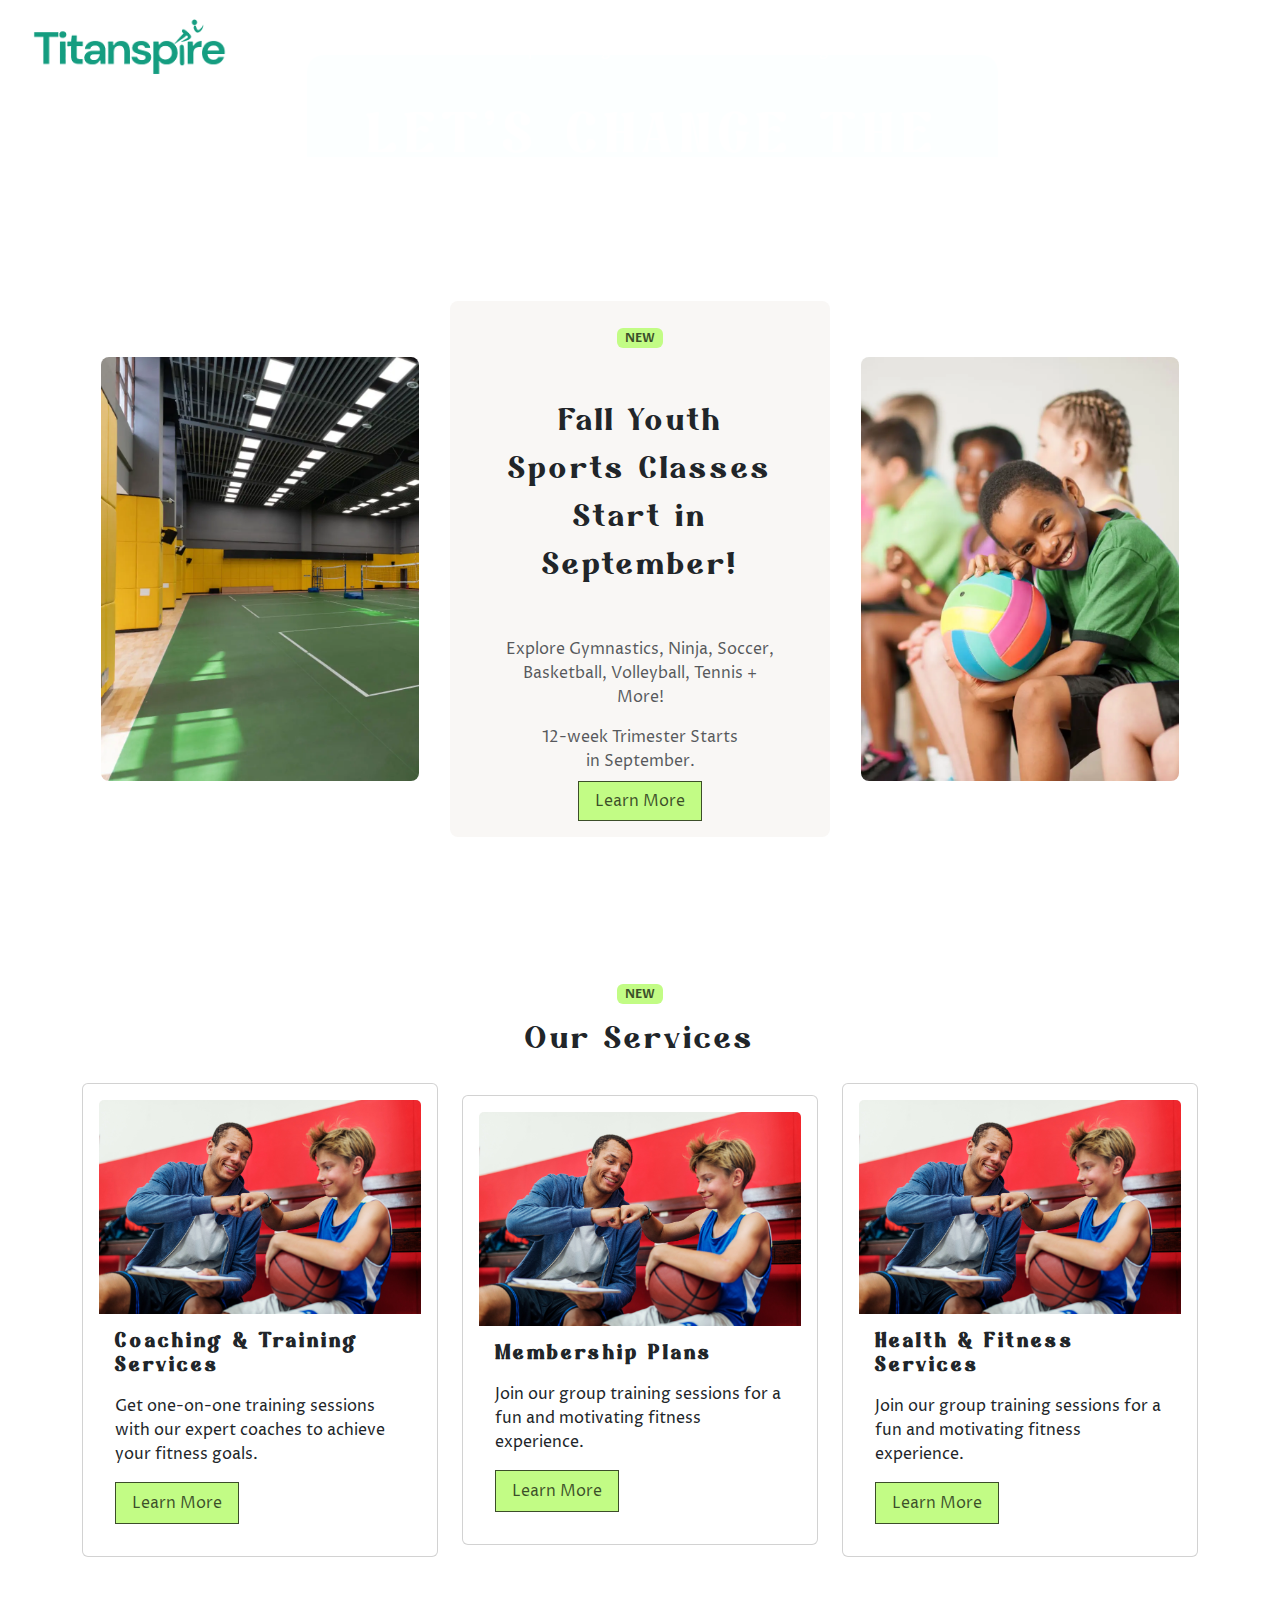
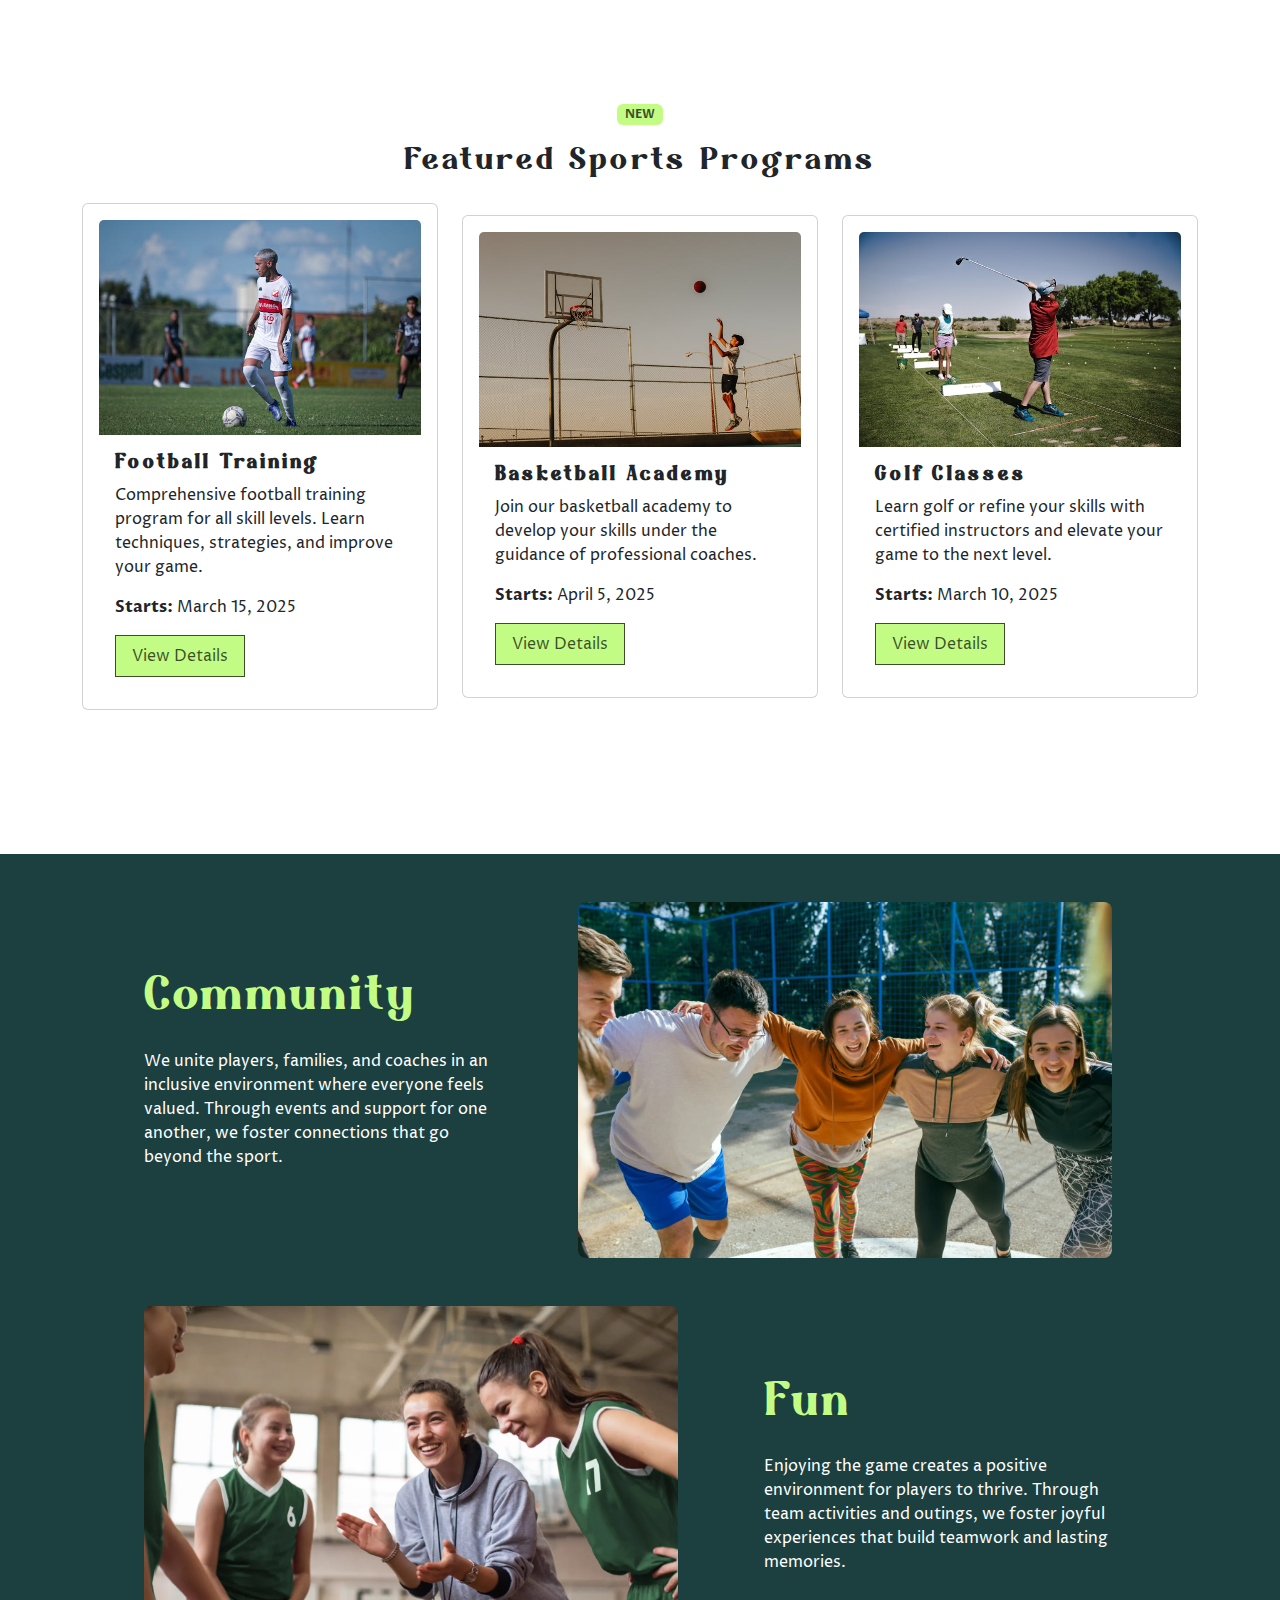
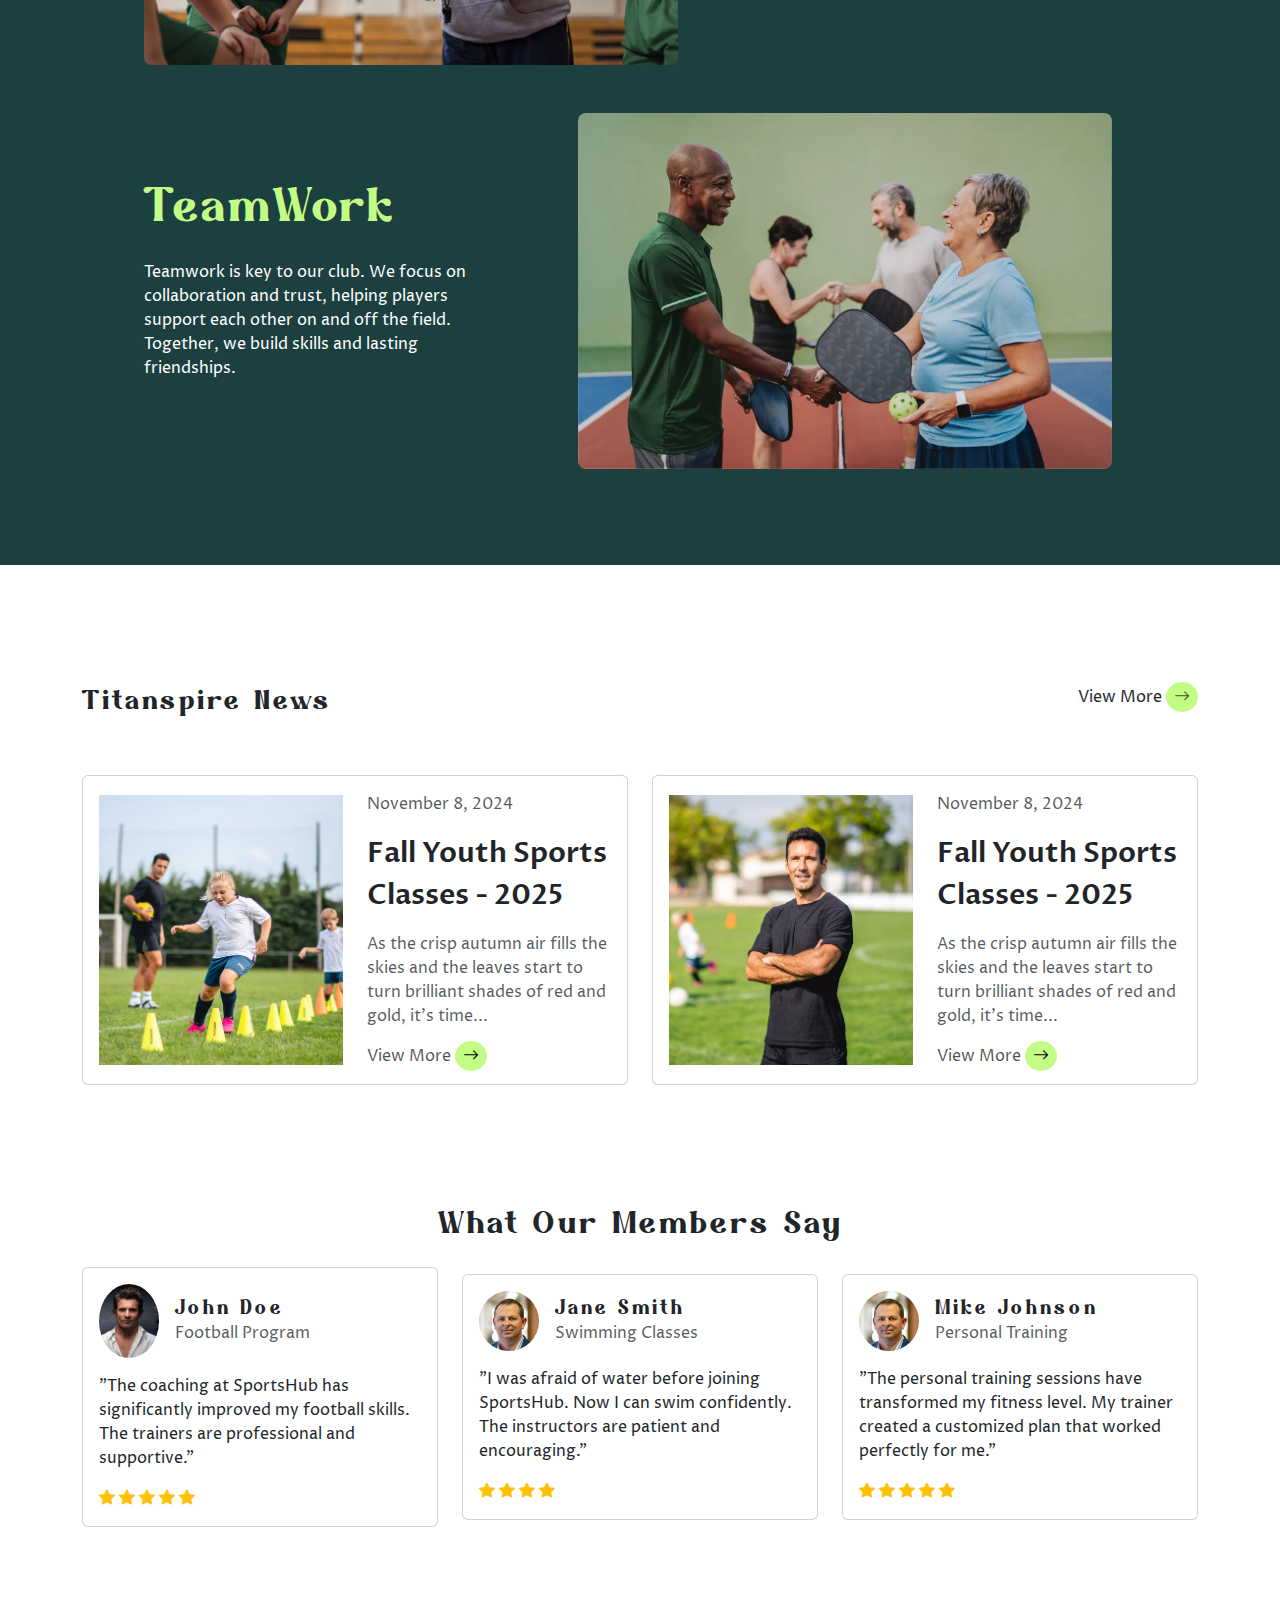
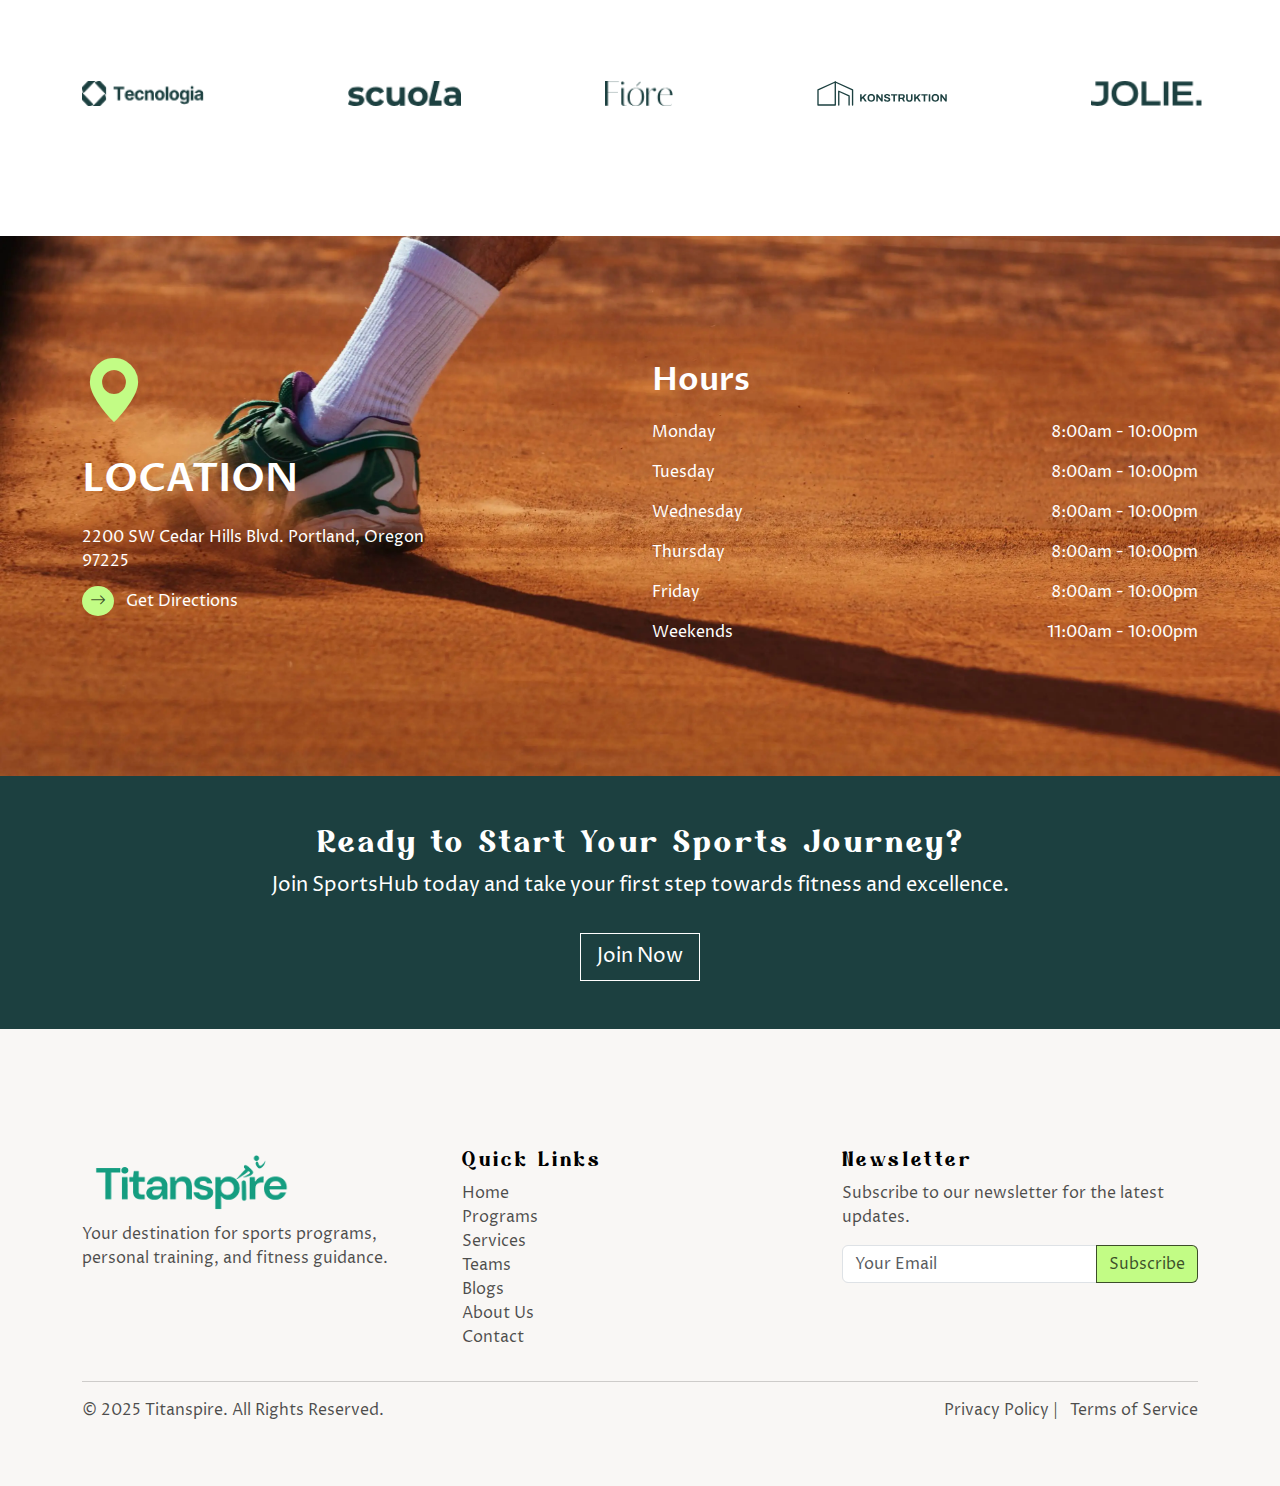
==== commit 953c91c0: "v1.0.7" ====
--- a/index.html
+++ b/index.html
@@ -59,7 +59,8 @@
                         </li>
                         <div class="navbar-nav">
                             <li class="nav-item dropdown">
-                                <a class="nav-link text-white user" href="#" id="navbarDropdown" data-bs-toggle="dropdown">
+                                <a class="nav-link text-white user" href="#" id="navbarDropdown"
+                                    data-bs-toggle="dropdown">
                                     <i class="bi bi-person-fill"></i>
                                 </a>
                                 <ul class="dropdown-menu dropdown-menu-end">
@@ -96,31 +97,34 @@
         <!-- Classes -->
         <section class="classes py-120">
             <div class="container">
-                <div class="d-flex justify-content-evenly align-items-center">
-                    <div class="col-md-4 w-30 appear-left">
-                        <img src="assets/img/classes/1.jpg" alt="" class="rounded-3">
-                    </div>
-                    <div class="col-md-4 w-30 rounded-3 px-5 py-4 text-center appear-bottom">
-                        <span class="bg-success text-center badge">NEW</span>
+                <div class="row flex-column flex-lg-row justify-content-evenly align-items-center">
+                    <div class="col-lg-4 w-30 appear-left d-none d-lg-block">
+                        <img src="assets/img/classes/1.jpg" alt="class-1" class="rounded-3">
+                    </div>
+                    <div class="col-12 col-lg-4 rounded-3 px-5 py-4 my-4 bg-primary text-center appear-bottom">
+                        <span class="bg-secondary text-color text-center badge">NEW</span>
                         <h2 class="fs-2 lh-base my-5">Fall Youth Sports Classes Start in September!</h2>
-                        <p class="text-muted mb-3">Explore Gymnastics, Ninja, Soccer, Basketball, Volleyball, Tennis + More!</p>
-                        <p class="text-muted w-50 mx-auto text-center">12-week Trimester Starts in September.</p>
-                        <a href="#" class="bg-success text-black text-decoration-none py-2 px-3">Learn More</a>
-                    </div>
-                    <div class="col-md-4 w-30 appear-right">
-                        <img src="assets/img/classes/2.jpg" alt="" class="rounded-3">
+                        <p class="text-muted mb-3">Explore Gymnastics, Ninja, Soccer, Basketball, Volleyball, Tennis +
+                            More!</p>
+                        <p class="text-muted w-75 mx-auto text-center">12-week Trimester Starts in September.</p>
+                        <a href="#" class="btn-secondary text-decoration-none py-2 px-3">Learn More</a>
+                    </div>
+                    <div class="col-lg-4 w-30 appear-right d-none d-lg-block">
+                        <img src="assets/img/classes/2.jpg" alt="class-2" class="rounded-3">
                     </div>
                 </div>
             </div>
         </section>
 
         <!-- Our Services Section -->
-        <section class="services">
-            <div class="container">
-                <h2 class="text-center mb-4">Our Services</h2>
-                <div class="row">
-                    <div class="col-md-4 mb-4">
-
+        <section class="services appear-left">
+            <div class="container">
+                <div class="title text-center">
+                    <span class="bg-secondary text-color text-center badge mb-3">NEW</span>
+                    <h2 class="mb-4">Our Services</h2>
+                </div>
+                <div class="row flex-column flex-lg-row align-items-center">
+                    <div class="col-lg-4 mb-4">
                         <div class="card h-100 p-3">
                             <img src="assets/img/services/Personal_Coaching.jpg" class="card-img-top"
                                 alt="Football Training">
@@ -128,11 +132,11 @@
                                 <h5 class="card-title fw-semibold mb-3">Coaching & Training Services</h5>
                                 <p class="card-text">Get one-on-one training sessions with our expert coaches to achieve
                                     your fitness goals.</p>
-                                <a href="services.html" class="btn btn-outline-primary">Learn More</a>
-                            </div>
-                        </div>
-                    </div>
-                    <div class="col-md-4 mb-4">
+                                <a href="services.html" class="btn btn-secondary rounded-0 py-2 px-3">Learn More</a>
+                            </div>
+                        </div>
+                    </div>
+                    <div class="col-lg-4 mb-4">
                         <div class="card h-100 p-3">
                             <img src="assets/img/services/Personal_Coaching.jpg" class="card-img-top"
                                 alt="Football Training">
@@ -140,11 +144,11 @@
                                 <h5 class="card-title fw-semibold mb-3">Membership Plans</h5>
                                 <p class="card-text">Join our group training sessions for a fun and motivating fitness
                                     experience.</p>
-                                <a href="services.html" class="btn btn-outline-primary">Learn More</a>
-                            </div>
-                        </div>
-                    </div>
-                    <div class="col-md-4 mb-4">
+                                <a href="services.html" class="btn btn-secondary rounded-0 py-2 px-3">Learn More</a>
+                            </div>
+                        </div>
+                    </div>
+                    <div class="col-lg-4 mb-4">
                         <div class="card h-100 p-3">
                             <img src="assets/img/services/Personal_Coaching.jpg" class="card-img-top"
                                 alt="Football Training">
@@ -152,7 +156,7 @@
                                 <h5 class="card-title fw-semibold mb-3">Health & Fitness Services</h5>
                                 <p class="card-text">Join our group training sessions for a fun and motivating fitness
                                     experience.</p>
-                                <a href="services.html" class="btn btn-outline-primary">Learn More</a>
+                                <a href="services.html" class="btn btn-secondary rounded-0 py-2 px-3">Learn More</a>
                             </div>
                         </div>
                     </div>
@@ -161,11 +165,14 @@
         </section>
 
         <!-- Featured Sports Programs Section -->
-        <section class="featured-programs py-120">
-            <div class="container">
-                <h2 class="text-center mb-4">Featured Sports Programs</h2>
-                <div class="row">
-                    <div class="col-md-4 mb-4">
+        <section class="featured-programs py-120 appear-right">
+            <div class="container">
+                <div class="title text-center">
+                    <span class="bg-secondary text-color text-center badge mb-3">NEW</span>
+                    <h2 class="text-center mb-4">Featured Sports Programs</h2>
+                </div>
+                <div class="row flex-column flex-lg-row align-items-center">
+                    <div class="col-lg-4 mb-4">
                         <div class="card h-100 p-3">
                             <img src="assets/img/Sports_Program/Football_trainer.jpg" class="card-img-top"
                                 alt="Football Training">
@@ -174,11 +181,11 @@
                                 <p class="card-text">Comprehensive football training program for all skill levels. Learn
                                     techniques, strategies, and improve your game.</p>
                                 <p><strong>Starts:</strong> March 15, 2025</p>
-                                <a href="programs.html" class="btn btn-primary">View Details</a>
-                            </div>
-                        </div>
-                    </div>
-                    <div class="col-md-4 mb-4">
+                                <a href="programs.html" class="btn btn-secondary rounded-0 py-2 px-3">View Details</a>
+                            </div>
+                        </div>
+                    </div>
+                    <div class="col-lg-4 mb-4">
                         <div class="card h-100 p-3">
                             <img src="assets/img/Sports_Program/basketball.jpg" class="card-img-top"
                                 alt="Basketball Academy">
@@ -187,11 +194,11 @@
                                 <p class="card-text">Join our basketball academy to develop your skills under the
                                     guidance of professional coaches.</p>
                                 <p><strong>Starts:</strong> April 5, 2025</p>
-                                <a href="programs.html" class="btn btn-primary">View Details</a>
-                            </div>
-                        </div>
-                    </div>
-                    <div class="col-md-4 mb-4">
+                                <a href="programs.html" class="btn btn-secondary rounded-0 py-2 px-3">View Details</a>
+                            </div>
+                        </div>
+                    </div>
+                    <div class="col-lg-4 mb-4">
                         <div class="card h-100 p-3">
                             <img src="assets/img/Sports_Program/golf.jpg" class="card-img-top" alt="Golf Classes">
                             <div class="card-body">
@@ -199,7 +206,98 @@
                                 <p class="card-text">Learn golf or refine your skills with certified instructors and
                                     elevate your game to the next level.</p>
                                 <p><strong>Starts:</strong> March 10, 2025</p>
-                                <a href="programs.html" class="btn btn-primary">View Details</a>
+                                <a href="programs.html" class="btn btn-secondary rounded-0 py-2 px-3">View Details</a>
+                            </div>
+                        </div>
+                    </div>
+                </div>
+            </div>
+        </section>
+
+        <!-- About Section -->
+        <section class="bg-color text-white py-5">
+            <div class="container">
+                <div class="row flex-column flex-lg-row">
+                    <div class="row justify-content-evenly align-items-center flex-column flex-lg-row mb-5 appear-left">
+                        <div class="col-lg-4 col-12 mb-4">
+                            <h2 class="display-5 secondary-color mb-4">Community</h2>
+                            <span>We unite players, families, and coaches in an inclusive environment where everyone
+                                feels valued. Through events and support for one another, we foster connections that go
+                                beyond the sport.</span>
+                        </div>
+                        <div class="col-lg-6 col-12">
+                            <img src="assets/img/about/community.jpg" alt="community" class="img-fluid rounded-3">
+                        </div>
+                    </div>
+                    <div
+                        class="row justify-content-evenly align-items-center flex-column-reverse flex-lg-row mb-5 appear-right">
+                        <div class="col-lg-6 col-12">
+                            <img src="assets/img/about/fun.jpg" alt="community" class="img-fluid rounded-3">
+                        </div>
+                        <div class="col-lg-4 col-12 mb-4">
+                            <h2 class="display-5 secondary-color mb-4">Fun</h2>
+                            <span>Enjoying the game creates a positive environment for players to thrive. Through team
+                                activities and outings, we foster joyful experiences that build teamwork and lasting
+                                memories.</span>
+                        </div>
+                    </div>
+                    <div class="row justify-content-evenly align-items-center flex-column flex-lg-row mb-5 appear-left">
+                        <div class="col-lg-4 col-12 mb-4">
+                            <h2 class="display-5 secondary-color mb-4">TeamWork</h2>
+                            <span>Teamwork is key to our club. We focus on collaboration and trust, helping players
+                                support each other on and off the field. Together, we build skills and lasting
+                                friendships.</span>
+                        </div>
+                        <div class="col-lg-6 col-12">
+                            <img src="assets/img/about/teamwork.jpg" alt="community" class="img-fluid rounded-3">
+                        </div>
+                    </div>
+                </div>
+            </div>
+        </section>
+
+        <!-- Blog Section -->
+        <section class="py-120 appear-right">
+            <div class="container">
+                <div class="row">
+                    <div class="d-flex justify-content-between mb-5">
+                        <h3>Titanspire News</h3>
+                        <span>View More
+                            <i class="bi bi-arrow-right bg-secondary text-color py-1 px-2 rounded-circle"></i></span>
+                    </div>
+                </div>
+                <div class="row flex-column flex-lg-row">
+                    <div class="col-lg-6">
+                        <div class="card p-3">
+                            <div class="row align-items-center">
+                                <div class="col-6">
+                                    <img src="assets/img/blog/blog1.jpg" alt="blog1" class="img-fluid">
+                                </div>
+                                <div class="col-6">
+                                    <div class="date text-muted fs-6">November 8, 2024</div>
+                                    <div class="fs-3 my-3 fw-semibold">Fall Youth Sports Classes - 2025</div>
+                                    <p class="text-muted">As the crisp autumn air fills the skies and the leaves start
+                                        to turn brilliant shades of red and gold, it’s time...</p>
+                                    <a href="blog.html" class="text-color text-decoration-none">View More <i
+                                            class="bi bi-arrow-right bg-secondary text-black py-1 px-2 rounded-circle"></i></a>
+                                </div>
+                            </div>
+                        </div>
+                    </div>
+                    <div class="col-lg-6">
+                        <div class="card p-3">
+                            <div class="row align-items-center">
+                                <div class="col-6">
+                                    <img src="assets/img/blog/blog2.jpg" alt="blog2" class="img-fluid">
+                                </div>
+                                <div class="col-6">
+                                    <div class="date text-muted fs-6">November 8, 2024</div>
+                                    <div class="fs-3 my-3 fw-semibold">Fall Youth Sports Classes - 2025</div>
+                                    <p class="text-muted">As the crisp autumn air fills the skies and the leaves start
+                                        to turn brilliant shades of red and gold, it’s time...</p>
+                                    <a href="blog.html" class="text-color text-decoration-none">View More <i
+                                            class="bi bi-arrow-right bg-secondary text-black py-1 px-2 rounded-circle"></i></a>
+                                </div>
                             </div>
                         </div>
                     </div>
@@ -208,11 +306,11 @@
         </section>
 
         <!-- Testimonials Section -->
-        <section class="testimonials">
+        <section class="testimonials appear-left">
             <div class="container">
                 <h2 class="text-center mb-4">What Our Members Say</h2>
-                <div class="row">
-                    <div class="col-md-4 mb-4">
+                <div class="row flex-column flex-lg-row align-items-center">
+                    <div class="col-lg-4 mb-4">
                         <div class="card h-100">
                             <div class="card-body">
                                 <div class="d-flex align-items-center mb-3">
@@ -226,16 +324,16 @@
                                 <p class="card-text">"The coaching at SportsHub has significantly improved my football
                                     skills. The trainers are professional and supportive."</p>
                                 <div class="text-warning">
-                                    <i class="fas fa-star"></i>
-                                    <i class="fas fa-star"></i>
-                                    <i class="fas fa-star"></i>
-                                    <i class="fas fa-star"></i>
-                                    <i class="fas fa-star"></i>
-                                </div>
-                            </div>
-                        </div>
-                    </div>
-                    <div class="col-md-4 mb-4">
+                                    <i class="bi bi-star-fill"></i>
+                                    <i class="bi bi-star-fill"></i>
+                                    <i class="bi bi-star-fill"></i>
+                                    <i class="bi bi-star-fill"></i>
+                                    <i class="bi bi-star-fill"></i>
+                                </div>
+                            </div>
+                        </div>
+                    </div>
+                    <div class="col-lg-4 mb-4">
                         <div class="card h-100">
                             <div class="card-body">
                                 <div class="d-flex align-items-center mb-3">
@@ -249,16 +347,16 @@
                                 <p class="card-text">"I was afraid of water before joining SportsHub. Now I can swim
                                     confidently. The instructors are patient and encouraging."</p>
                                 <div class="text-warning">
-                                    <i class="fas fa-star"></i>
-                                    <i class="fas fa-star"></i>
-                                    <i class="fas fa-star"></i>
-                                    <i class="fas fa-star"></i>
-                                    <i class="fas fa-star-half-alt"></i>
-                                </div>
-                            </div>
-                        </div>
-                    </div>
-                    <div class="col-md-4 mb-4">
+                                    <i class="bi bi-star-fill"></i>
+                                    <i class="bi bi-star-fill"></i>
+                                    <i class="bi bi-star-fill"></i>
+                                    <i class="bi bi-star-fill"></i>
+                                    <i class="bi bi-star-fill-half-alt"></i>
+                                </div>
+                            </div>
+                        </div>
+                    </div>
+                    <div class="col-lg-4 mb-4">
                         <div class="card h-100">
                             <div class="card-body">
                                 <div class="d-flex align-items-center mb-3">
@@ -272,31 +370,96 @@
                                 <p class="card-text">"The personal training sessions have transformed my fitness level.
                                     My trainer created a customized plan that worked perfectly for me."</p>
                                 <div class="text-warning">
-                                    <i class="fas fa-star"></i>
-                                    <i class="fas fa-star"></i>
-                                    <i class="fas fa-star"></i>
-                                    <i class="fas fa-star"></i>
-                                    <i class="fas fa-star"></i>
-                                </div>
-                            </div>
-                        </div>
-                    </div>
-                </div>
-            </div>
+                                    <i class="bi bi-star-fill"></i>
+                                    <i class="bi bi-star-fill"></i>
+                                    <i class="bi bi-star-fill"></i>
+                                    <i class="bi bi-star-fill"></i>
+                                    <i class="bi bi-star-fill"></i>
+                                </div>
+                            </div>
+                        </div>
+                    </div>
+                </div>
+            </div>
+        </section>
+
+        <!-- Brands Section -->
+        <section class="brands py-120">
+            <div class="container-fluid">
+                <div class="scroll-container">
+                    <div class="scroll-content">
+                        <img src="assets/img/Brands/image1.png" alt="Image 1">
+                        <img src="assets/img/Brands/image2.png" alt="Image 2">
+                        <img src="assets/img/Brands/image3.png" alt="Image 3">
+                        <img src="assets/img/Brands/image4.png" alt="Image 4">
+                        <img src="assets/img/Brands/image5.png" alt="Image 5">
+                        <img src="assets/img/Brands/image6.png" alt="Image 5">
+                        <img src="assets/img/Brands/image1.png" alt="Image 1">
+                        <img src="assets/img/Brands/image2.png" alt="Image 2">
+                        <img src="assets/img/Brands/image3.png" alt="Image 3">
+                        <img src="assets/img/Brands/image4.png" alt="Image 4">
+                        <img src="assets/img/Brands/image5.png" alt="Image 5">
+                        <img src="assets/img/Brands/image6.png" alt="Image 5">
+                    </div>
+                </div>
+            </div>
+        </section>
+
+        <!-- Location Section -->
+        <section class="location py-120">
+            <div class="container">
+                <div class="row justify-content-between text-white">
+                    <div class="col-lg-4">
+                        <i class="bi bi-geo-alt-fill display-3 secondary-color"></i>
+                        <p class="text-uppercase mt-3 fs-1 fw-semibold">Location</p>
+                        <p class="">2200 SW Cedar Hills Blvd. Portland, Oregon 97225</p>
+                        <span><i class="bi bi-arrow-right bg-secondary text-color py-1 px-2 rounded-circle me-2"></i> Get Directions</span>
+                    </div>
+                    <div class="col-lg-6 pb-5">
+                        <span class="fw-semibold fs-2">Hours</span>
+                        <div class="d-flex flex-row justify-content-between mt-3">
+                            <p>Monday</p>
+                            <p>8:00am - 10:00pm</p>
+                        </div>
+                        <div class="d-flex flex-row justify-content-between">
+                            <p>Tuesday</p>
+                            <p>8:00am - 10:00pm</p>
+                        </div>
+                        <div class="d-flex flex-row justify-content-between">
+                            <p>Wednesday</p>
+                            <p>8:00am - 10:00pm</p>
+                        </div>
+                        <div class="d-flex flex-row justify-content-between">
+                            <p>Thursday</p>
+                            <p>8:00am - 10:00pm</p>
+                        </div>
+                        <div class="d-flex flex-row justify-content-between">
+                            <p>Friday</p>
+                            <p>8:00am - 10:00pm</p>
+                        </div>
+                        <div class="d-flex flex-row justify-content-between">
+                            <p>Weekends</p>
+                            <p>11:00am - 10:00pm</p>
+                        </div>
+                    </div>
+                </div>
+
+
         </section>
 
         <!-- Call to Action Section -->
-        <section class="cta py-5 bg-color text-white py-120">
+        <section class="cta py-5 bg-color text-white pb-120">
             <div class="container text-center">
                 <h2>Ready to Start Your Sports Journey?</h2>
                 <p class="lead">Join SportsHub today and take your first step towards fitness and excellence.</p>
-                <a href="#registerModal" data-bs-toggle="modal" class="btn btn-primary rounded-0 btn-lg mt-3">Join Now</a>
+                <a href="#registerModal" data-bs-toggle="modal" class="btn btn-primary rounded-0 btn-lg mt-3">Join
+                    Now</a>
             </div>
         </section>
     </main>
 
     <!-- Footer -->
-    <footer class="primary-color text-black py-4">
+    <footer class="bg-primary text-color pt-120 pb-5">
         <div class="container">
             <div class="row">
                 <div class="col-md-4">
@@ -311,22 +474,24 @@
                     </div>
                 </div>
                 <div class="col-md-4">
-                    <h5>Quick Links</h5>
+                    <h5 class="text-black">Quick Links</h5>
                     <ul class="list-unstyled">
-                        <li><a href="index.html" class="">Home</a></li>
-                        <li><a href="programs.html" class="">Programs</a></li>
-                        <li><a href="services.html" class="">Services</a></li>
-                        <li><a href="about.html" class="">About Us</a></li>
-                        <li><a href="contact.html" class="">Contact</a></li>
+                        <li><a href="index.html" class="text-color text-decoration-none">Home</a></li>
+                        <li><a href="programs.html" class="text-color text-decoration-none">Programs</a></li>
+                        <li><a href="services.html" class="text-color text-decoration-none">Services</a></li>
+                        <li><a href="team.html" class="text-color text-decoration-none">Teams</a></li>
+                        <li><a href="blog.html" class="text-color text-decoration-none">Blogs</a></li>
+                        <li><a href="about.html" class="text-color text-decoration-none">About Us</a></li>
+                        <li><a href="contact.html" class="text-color text-decoration-none">Contact</a></li>
                     </ul>
                 </div>
                 <div class="col-md-4">
-                    <h5>Newsletter</h5>
+                    <h5 class="text-black">Newsletter</h5>
                     <p>Subscribe to our newsletter for the latest updates.</p>
                     <form>
                         <div class="input-group mb-3">
                             <input type="email" class="form-control" placeholder="Your Email" required>
-                            <button class="btn btn-primary" type="submit">Subscribe</button>
+                            <button class="btn btn-secondary" type="submit">Subscribe</button>
                         </div>
                     </form>
                 </div>
@@ -337,8 +502,8 @@
                     <p>© 2025 Titanspire. All Rights Reserved.</p>
                 </div>
                 <div class="col-md-6 text-md-end">
-                    <a href="#" class=" me-2">Privacy Policy</a>
-                    <a href="#" class="">Terms of Service</a>
+                    <a href="#" class="text-color text-decoration-none me-2">Privacy Policy |</a>
+                    <a href="#" class="text-color text-decoration-none">Terms of Service</a>
                 </div>
             </div>
         </div>
--- a/assets/css/style.css
+++ b/assets/css/style.css
@@ -8,34 +8,42 @@
     --text-color: #000000b0;
     --text-color-rgba: 0, 0, 0, 0.69;
 }
-.primary-color{
+.primary-color {
     color: var(--primary-color);
 }
-.secondary-color{
+.bg-primary {
+    background-color: var(--primary-color) !important;
+}
+.secondary-color {
     color: var(--secondary-color);
 }
-.bg-color{
+.bg-secondary {
+    background-color: var(--secondary-color) !important;
+}
+.bg-color {
     background-color: var(--bg-color);
 }
-.text-color{
+.text-color {
     color: var(--text-color);
 }
-.btn-primary{
+.btn-primary {
     color: white;
     background-color: transparent;
     border: 1px solid white;
-}
-.btn-primary:hover{
-    color: var(--text-color) !important;
-    background-color: var(--secondary-color) !important;
-    border: 1px solid var(--secondary-color) !important;
-}
-.btn-secondary{
+    transition: all 0.5s;
+}
+.btn-primary:hover {
+    color: var(--text-color);
+    background-color: var(--secondary-color);
+    border: 1px solid var(--secondary-color);
+}
+.btn-secondary {
     color: var(--text-color);
     background-color: var(--secondary-color);
     border: 1px solid var(--text-color);
-}
-.btn-secondary:hover{
+    transition: all 0.5s;
+}
+.btn-secondary:hover {
     color: var(--secondary-color);
     background-color: var(--bg-color);
     border: 1px solid var(--secondary-color);
@@ -49,6 +57,10 @@
 h2, h3, h4, h5, h6 {
     letter-spacing: 3px;
 }
+body {
+    width: 100vw;
+    overflow-x: hidden;
+}
 .classes img {
     width: 100%;
 }
@@ -59,6 +71,12 @@
     padding-top: 120px;
     padding-bottom: 120px;
 }
+.pt-120 {
+    padding-top: 120px;
+}
+.pb-120 {
+    padding-bottom: 120px;
+}
 body {
     font-family: "Proza Libre", sans-serif;
 }
@@ -72,12 +90,12 @@
     margin-top: -4px;
     font-size: 24px;
 }
-.video {
+.video, .staff-banner {
     width: 100%;
     overflow: hidden;
     position: relative;
 }
-.video video {
+.video video, .staff-banner img {
     width: 100%;
     height: auto;
     object-fit: cover;
@@ -121,7 +139,7 @@
 .appear-top {
     animation: appear-top linear;
     animation-timeline: view();
-    animation-range: entry 0 cover 40%;
+    animation-range: entry 0 cover 25%;
 }
 @keyframes appear-bottom {
     from {
@@ -136,7 +154,7 @@
 .appear-bottom {
     animation: appear-bottom linear;
     animation-timeline: view();
-    animation-range: entry 0 cover 40%;
+    animation-range: entry 0 cover 25%;
 }
 @keyframes appear-right {
     from {
@@ -151,7 +169,7 @@
 .appear-right {
     animation: appear-right linear;
     animation-timeline: view();
-    animation-range: entry 0 cover 40%;
+    animation-range: entry 0 cover 25%;
 }
 @keyframes appear-left {
     from {
@@ -166,7 +184,39 @@
 .appear-left {
     animation: appear-left linear;
     animation-timeline: view();
-    animation-range: entry 0 cover 40%;
+    animation-range: entry 0 cover 25%;
+}
+.scroll-container {
+    width: 100%;
+    overflow: hidden;
+    white-space: nowrap;
+    padding: 10px 0;
+    position: relative;
+    display: flex;
+}
+.scroll-content {
+    display: inline-block;
+    animation: scroll-left 40s linear infinite;
+}
+.scroll-content img {
+    height: 25px;
+    width: auto;
+    margin: 0 70px;
+}
+@keyframes scroll-left {
+    from {
+        transform: translateX(0%);
+    }
+    to {
+        transform: translateX(-50%);
+    }
+}
+.location {
+    background-image: url('../img/location/location.jpg');
+    background-size: cover;
+    background-position: left bottom;
+    background-repeat: no-repeat;
+    height: 60vh;
 }
 @media (max-width: 768px) {
     .navbar-brand {
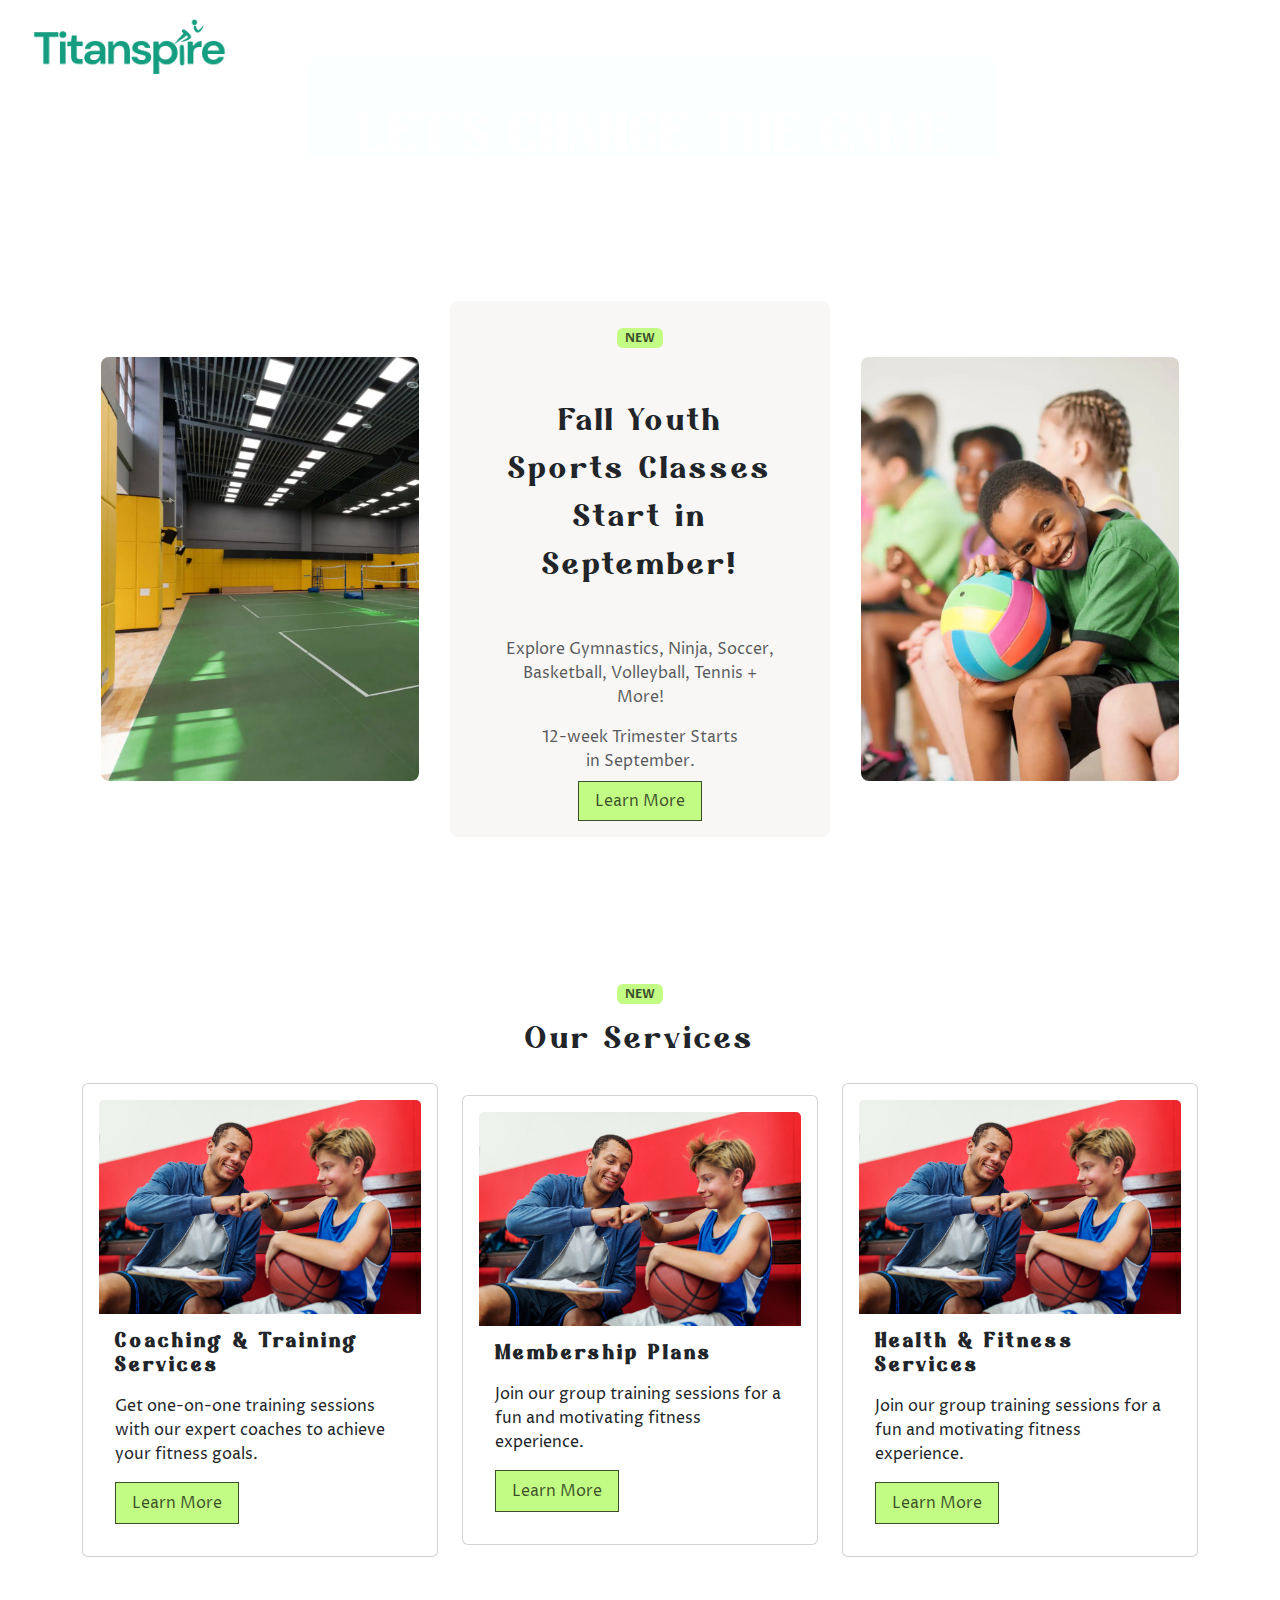
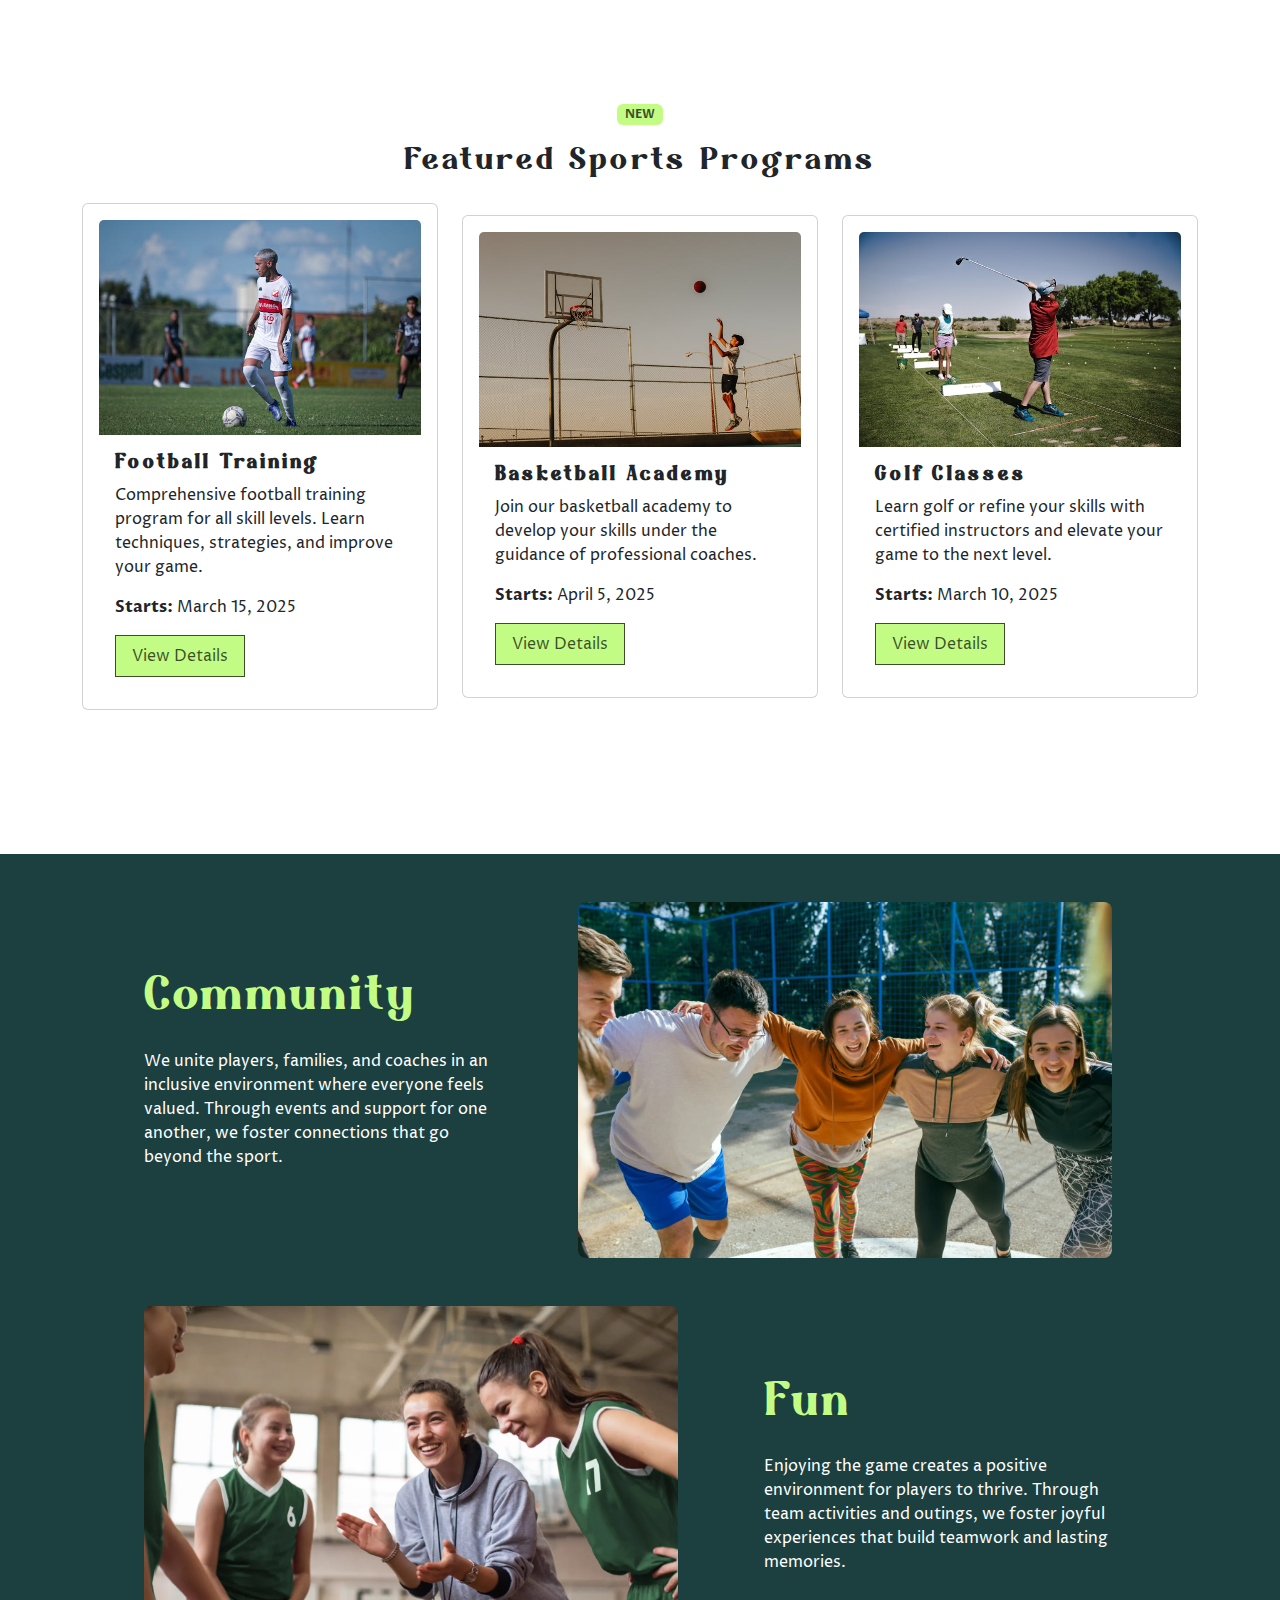
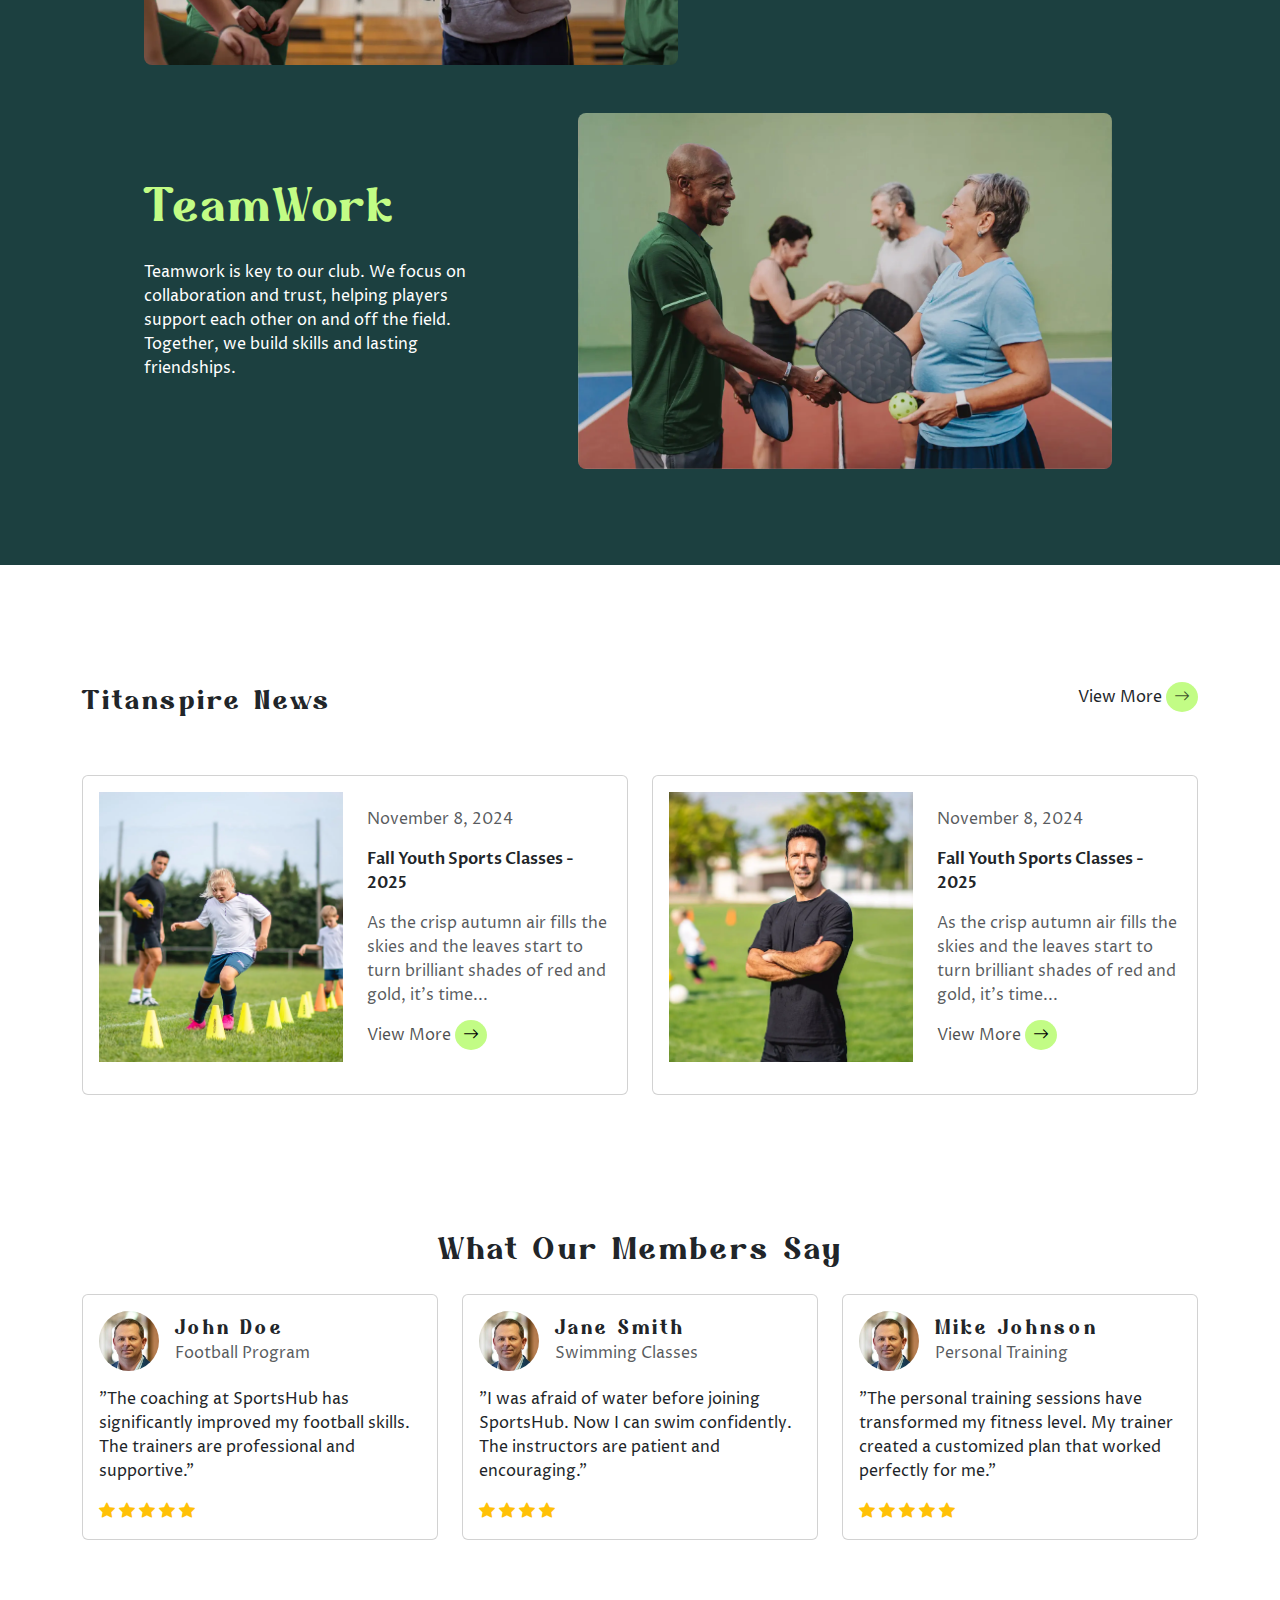
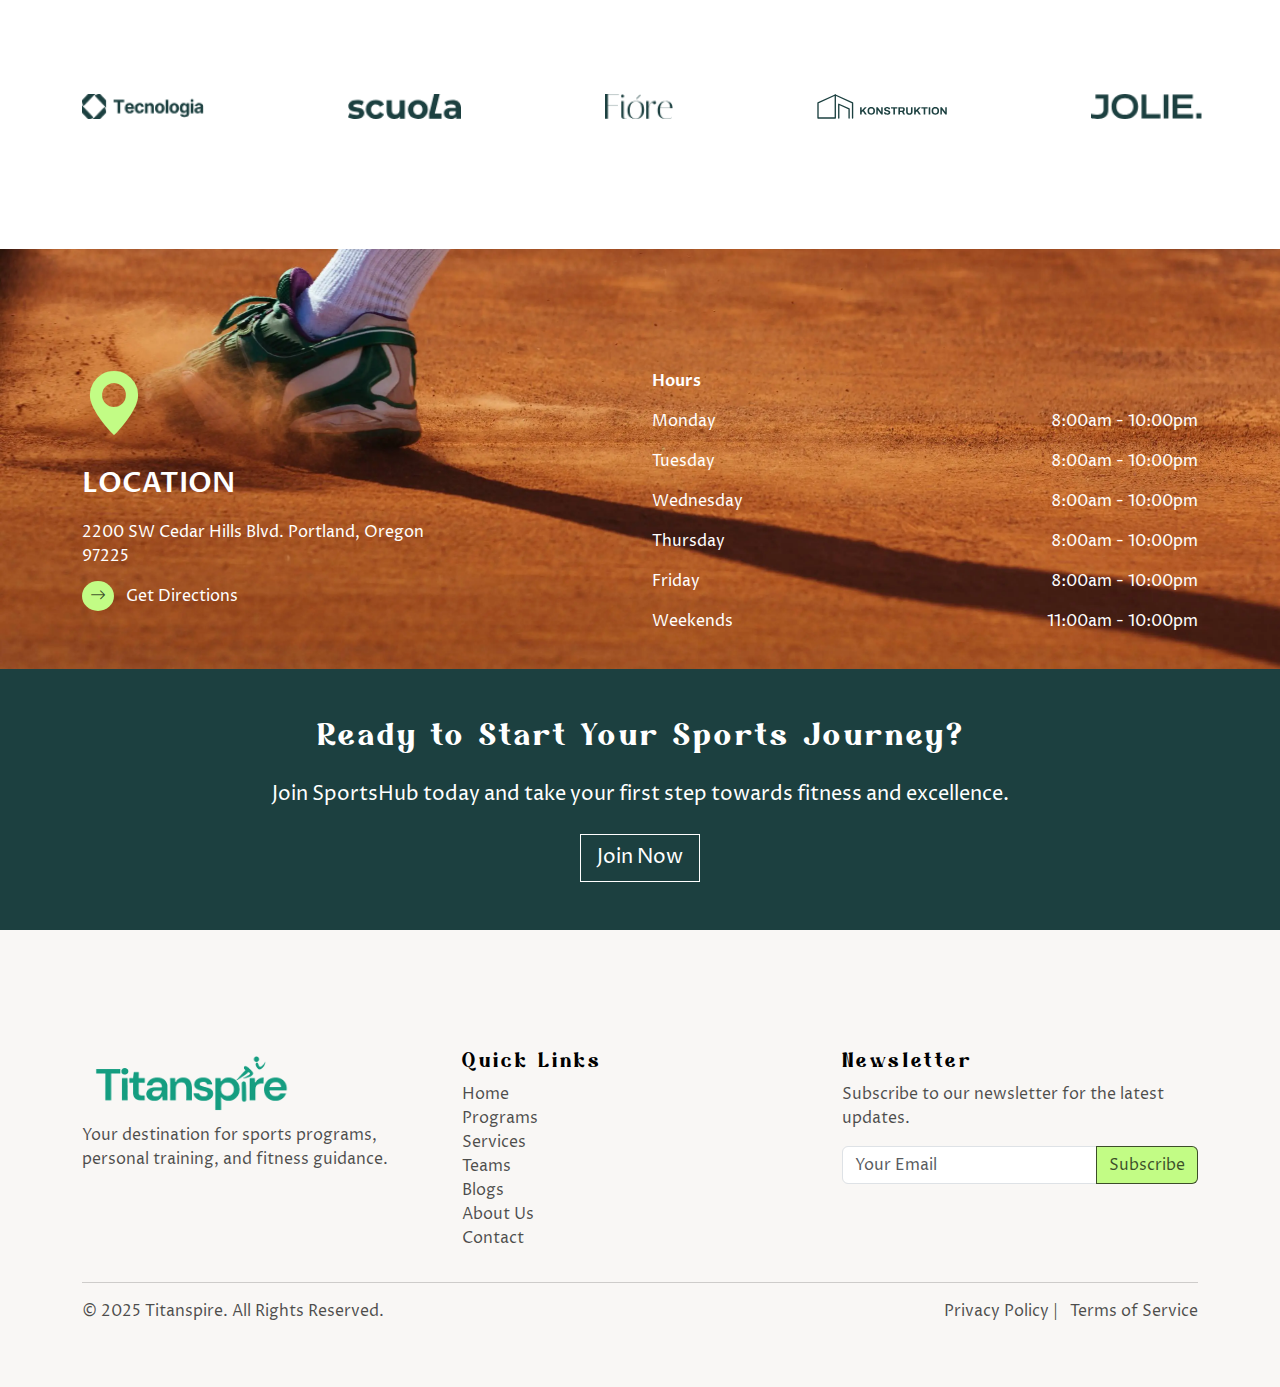
==== commit 256a8307: "v1.0.8" ====
--- a/index.html
+++ b/index.html
@@ -18,11 +18,11 @@
     <!-- Navigation Bar -->
     <header class="position-absolute w-100 z-3 px-2">
         <nav class="navbar navbar-expand-lg">
-            <div class="container-fluid align-items-center justify-content-center">
+            <div class="container-fluid align-items-lg-center justify-content-lg-center">
                 <a class="navbar-brand" href="index.html"><img src="assets/img/Logo/Adobe Express - file.png"
                         alt="Logo"></a>
-                <button class="navbar-toggler" type="button" data-bs-toggle="collapse" data-bs-target="#navbarNav">
-                    <span class="navbar-toggler-icon"></span>
+                <button class="navbar-toggler text-white" type="button" data-bs-toggle="collapse" data-bs-target="#navbarNav">
+                    <span class="navbar-toggler-icon" style="filter: invert(100%) brightness(80%);"></span>
                 </button>
                 <div class="collapse navbar-collapse" id="navbarNav">
                     <ul class="navbar-nav mx-auto">
@@ -85,8 +85,8 @@
             <div class="video">
                 <video src="assets/Banner Video/banner.mp4" autoplay muted loop></video>
                 <div class="carousel-caption col-md-4 col-12 px-3 py-5 rounded-4 position-absolute banner">
-                    <h1 class="display-4 text-uppercase">Let's change the game</h1>
-                    <p class="mx-4">Our facility is more than a place to practice and play. We proudly unite people
+                    <h1 class="display-4 text-uppercase title">Let's change the game</h1>
+                    <p class="mx-4 d-none d-lg-block">Our facility is more than a place to practice and play. We proudly unite people
                         through sports, fostering community and camaraderie, and creating lasting connections. Join us
                         and be part of something bigger.</p>
                     <a href="programs.html" class="btn btn-outline-light my-3 py-3 px-4">Explore Program</a>
@@ -103,7 +103,7 @@
                     </div>
                     <div class="col-12 col-lg-4 rounded-3 px-5 py-4 my-4 bg-primary text-center appear-bottom">
                         <span class="bg-secondary text-color text-center badge">NEW</span>
-                        <h2 class="fs-2 lh-base my-5">Fall Youth Sports Classes Start in September!</h2>
+                        <h2 class=" lh-base my-5">Fall Youth Sports Classes Start in September!</h2>
                         <p class="text-muted mb-3">Explore Gymnastics, Ninja, Soccer, Basketball, Volleyball, Tennis +
                             More!</p>
                         <p class="text-muted w-75 mx-auto text-center">12-week Trimester Starts in September.</p>
@@ -123,8 +123,8 @@
                     <span class="bg-secondary text-color text-center badge mb-3">NEW</span>
                     <h2 class="mb-4">Our Services</h2>
                 </div>
-                <div class="row flex-column flex-lg-row align-items-center">
-                    <div class="col-lg-4 mb-4">
+                <div class="row flex-column flex-md-row align-items-center">
+                    <div class="col-md-6 col-lg-4 mb-4">
                         <div class="card h-100 p-3">
                             <img src="assets/img/services/Personal_Coaching.jpg" class="card-img-top"
                                 alt="Football Training">
@@ -136,7 +136,7 @@
                             </div>
                         </div>
                     </div>
-                    <div class="col-lg-4 mb-4">
+                    <div class="col-md-6 col-lg-4 mb-4">
                         <div class="card h-100 p-3">
                             <img src="assets/img/services/Personal_Coaching.jpg" class="card-img-top"
                                 alt="Football Training">
@@ -148,7 +148,7 @@
                             </div>
                         </div>
                     </div>
-                    <div class="col-lg-4 mb-4">
+                    <div class="d-none d-lg-block col-lg-4 mb-4">
                         <div class="card h-100 p-3">
                             <img src="assets/img/services/Personal_Coaching.jpg" class="card-img-top"
                                 alt="Football Training">
@@ -171,8 +171,8 @@
                     <span class="bg-secondary text-color text-center badge mb-3">NEW</span>
                     <h2 class="text-center mb-4">Featured Sports Programs</h2>
                 </div>
-                <div class="row flex-column flex-lg-row align-items-center">
-                    <div class="col-lg-4 mb-4">
+                <div class="row flex-column flex-md-row align-items-center">
+                    <div class="col-md-6 col-lg-4 mb-4">
                         <div class="card h-100 p-3">
                             <img src="assets/img/Sports_Program/Football_trainer.jpg" class="card-img-top"
                                 alt="Football Training">
@@ -185,7 +185,7 @@
                             </div>
                         </div>
                     </div>
-                    <div class="col-lg-4 mb-4">
+                    <div class="col-md-6 col-lg-4 mb-4">
                         <div class="card h-100 p-3">
                             <img src="assets/img/Sports_Program/basketball.jpg" class="card-img-top"
                                 alt="Basketball Academy">
@@ -198,7 +198,7 @@
                             </div>
                         </div>
                     </div>
-                    <div class="col-lg-4 mb-4">
+                    <div class="d-none d-lg-block col-lg-4 mb-4">
                         <div class="card h-100 p-3">
                             <img src="assets/img/Sports_Program/golf.jpg" class="card-img-top" alt="Golf Classes">
                             <div class="card-body">
@@ -266,16 +266,16 @@
                             <i class="bi bi-arrow-right bg-secondary text-color py-1 px-2 rounded-circle"></i></span>
                     </div>
                 </div>
-                <div class="row flex-column flex-lg-row">
-                    <div class="col-lg-6">
+                <div class="row flex-column flex-md-row">
+                    <div class="col-md-6 mb-3">
                         <div class="card p-3">
-                            <div class="row align-items-center">
-                                <div class="col-6">
+                            <div class="row align-items-center flex-column flex-lg-row">
+                                <div class="col-lg-6 mb-3">
                                     <img src="assets/img/blog/blog1.jpg" alt="blog1" class="img-fluid">
                                 </div>
-                                <div class="col-6">
-                                    <div class="date text-muted fs-6">November 8, 2024</div>
-                                    <div class="fs-3 my-3 fw-semibold">Fall Youth Sports Classes - 2025</div>
+                                <div class="col-lg-6 mb-3">
+                                    <span class="date text-muted ">November 8, 2024</span>
+                                    <div class=" my-3 fw-semibold">Fall Youth Sports Classes - 2025</div>
                                     <p class="text-muted">As the crisp autumn air fills the skies and the leaves start
                                         to turn brilliant shades of red and gold, it’s time...</p>
                                     <a href="blog.html" class="text-color text-decoration-none">View More <i
@@ -284,15 +284,15 @@
                             </div>
                         </div>
                     </div>
-                    <div class="col-lg-6">
+                    <div class="col-md-6 mb-3">
                         <div class="card p-3">
-                            <div class="row align-items-center">
-                                <div class="col-6">
+                            <div class="row align-items-center flex-column flex-lg-row">
+                                <div class="col-lg-6 mb-3">
                                     <img src="assets/img/blog/blog2.jpg" alt="blog2" class="img-fluid">
                                 </div>
-                                <div class="col-6">
-                                    <div class="date text-muted fs-6">November 8, 2024</div>
-                                    <div class="fs-3 my-3 fw-semibold">Fall Youth Sports Classes - 2025</div>
+                                <div class="col-lg-6 mb-3">
+                                    <span class="date text-muted ">November 8, 2024</span>
+                                    <div class=" my-3 fw-semibold">Fall Youth Sports Classes - 2025</div>
                                     <p class="text-muted">As the crisp autumn air fills the skies and the leaves start
                                         to turn brilliant shades of red and gold, it’s time...</p>
                                     <a href="blog.html" class="text-color text-decoration-none">View More <i
@@ -309,12 +309,12 @@
         <section class="testimonials appear-left">
             <div class="container">
                 <h2 class="text-center mb-4">What Our Members Say</h2>
-                <div class="row flex-column flex-lg-row align-items-center">
-                    <div class="col-lg-4 mb-4">
+                <div class="row flex-column flex-md-row align-items-center">
+                    <div class="col-md-6 col-lg-4 mb-4">
                         <div class="card h-100">
                             <div class="card-body">
                                 <div class="d-flex align-items-center mb-3">
-                                    <img src="assets/img/member/1.jpeg" alt="Client 1" class="rounded-circle me-3"
+                                    <img src="assets/img/member/2.jpeg" alt="Client 1" class="rounded-circle me-3"
                                         width="60">
                                     <div>
                                         <h5 class="mb-0">John Doe</h5>
@@ -333,7 +333,7 @@
                             </div>
                         </div>
                     </div>
-                    <div class="col-lg-4 mb-4">
+                    <div class="col-md-6 col-lg-4 mb-4">
                         <div class="card h-100">
                             <div class="card-body">
                                 <div class="d-flex align-items-center mb-3">
@@ -356,7 +356,7 @@
                             </div>
                         </div>
                     </div>
-                    <div class="col-lg-4 mb-4">
+                    <div class="d-none d-lg-block col-lg-4 mb-4">
                         <div class="card h-100">
                             <div class="card-body">
                                 <div class="d-flex align-items-center mb-3">
@@ -411,12 +411,12 @@
                 <div class="row justify-content-between text-white">
                     <div class="col-lg-4">
                         <i class="bi bi-geo-alt-fill display-3 secondary-color"></i>
-                        <p class="text-uppercase mt-3 fs-1 fw-semibold">Location</p>
+                        <p class="text-uppercase mt-3 fs-3 fw-semibold">Location</p>
                         <p class="">2200 SW Cedar Hills Blvd. Portland, Oregon 97225</p>
                         <span><i class="bi bi-arrow-right bg-secondary text-color py-1 px-2 rounded-circle me-2"></i> Get Directions</span>
                     </div>
-                    <div class="col-lg-6 pb-5">
-                        <span class="fw-semibold fs-2">Hours</span>
+                    <div class="col-6 pb-5 d-none d-lg-block">
+                        <span class="fw-semibold">Hours</span>
                         <div class="d-flex flex-row justify-content-between mt-3">
                             <p>Monday</p>
                             <p>8:00am - 10:00pm</p>
@@ -451,8 +451,8 @@
         <section class="cta py-5 bg-color text-white pb-120">
             <div class="container text-center">
                 <h2>Ready to Start Your Sports Journey?</h2>
-                <p class="lead">Join SportsHub today and take your first step towards fitness and excellence.</p>
-                <a href="#registerModal" data-bs-toggle="modal" class="btn btn-primary rounded-0 btn-lg mt-3">Join
+                <p class="lead my-4">Join SportsHub today and take your first step towards fitness and excellence.</p>
+                <a href="#registerModal" data-bs-toggle="modal" class="btn btn-primary rounded-0 btn-lg">Join
                     Now</a>
             </div>
         </section>
@@ -630,7 +630,7 @@
                     <hr>
                     <div class="text-center">
                         <p>Or register with:</p>
-                        <button class="btn btn-outline-primary me-2"><i class="bi bi-google"></i> Google</button>
+                        <button class="btn btn-outline-primary me-2 mb-2"><i class="bi bi-google"></i> Google</button>
                         <button class="btn btn-outline-primary"><i class="bi bi-facebook"></i> Facebook</button>
                     </div>
                     <div class="text-center mt-3">
@@ -681,7 +681,7 @@
                     <hr>
                     <div class="text-center">
                         <p>Or login with:</p>
-                        <button class="btn btn-outline-primary me-2"><i class="bi bi-google"></i> Google</button>
+                        <button class="btn btn-outline-primary me-2 mb-2"><i class="bi bi-google"></i> Google</button>
                         <button class="btn btn-outline-primary"><i class="bi bi-facebook"></i> Facebook</button>
                     </div>
                     <div class="text-center mt-3">
--- a/assets/css/style.css
+++ b/assets/css/style.css
@@ -48,18 +48,35 @@
     background-color: var(--bg-color);
     border: 1px solid var(--secondary-color);
 }
+.btn-tertiary{
+    color: black;
+    background-color: var(--secondary-color);
+    border: 1px solid var(--secondary-color);
+}
+.btn-tertiary:hover{
+    color: var(--text-color);
+    background-color: var(--secondary-color);
+    border: 1px solid var(--secondary-color);
+}
+.btn-quaternary{
+    color: white;
+    background-color: var(--bg-color);
+    border: 1px solid var(--bg-color);
+}
+.btn-quaternary:hover{
+    color: black;
+    background-color: transparent;
+    border: 1px solid black;
+}
 h1, h2, h3, h4, h5, h6 {
     font-family: 'Sunflare';
 }
-h1 {
-    letter-spacing: 8px;
+h2 {
+    letter-spacing: 6px;
+    font-size: 32px;
 }
 h2, h3, h4, h5, h6 {
     letter-spacing: 3px;
-}
-body {
-    width: 100vw;
-    overflow-x: hidden;
 }
 .classes img {
     width: 100%;
@@ -79,6 +96,7 @@
 }
 body {
     font-family: "Proza Libre", sans-serif;
+    overflow-x: hidden;    
 }
 .navbar-brand img, .logo {
     width: 220px;
@@ -90,12 +108,12 @@
     margin-top: -4px;
     font-size: 24px;
 }
-.video, .staff-banner {
+.video, .member-banner {
     width: 100%;
     overflow: hidden;
     position: relative;
 }
-.video video, .staff-banner img {
+.video video, .member-banner img {
     width: 100%;
     height: auto;
     object-fit: cover;
@@ -216,20 +234,96 @@
     background-size: cover;
     background-position: left bottom;
     background-repeat: no-repeat;
-    height: 60vh;
+    height: 420px;
 }
 @media (max-width: 768px) {
     .navbar-brand {
         width: 45% !important;
     }
+    .location{
+        height: 340px;
+    }
 }
 @media (max-width: 426px) {
-    .navbar-brand {
-        width: 65% !important;
+    h1{
+        font-size: 24px !important;
+    }
+    h2{
+        font-size: 22px !important;
+    }
+    h3{
+        font-size: 20px !important;
+    }
+    h4{
+        font-size: 18px !important;
+    }
+    h5{
+        font-size: 16px !important;
+    }
+    p, span, a{
+        font-size: 14px !important;
+    }
+    .navbar-brand img{
+        width: 80% !important;
+    }
+    .banner{
+        left: 15%;
+        width: 70vw;
+        padding: 20px 10px 10px !important;
+    }
+    .video video{
+        height: 100vh;
+    }
+    .btn{
+        font-size: 12px !important;
+    }
+    .location{
+        height: 320px;
+    }
+    .modal-dialog {
+        max-width: 450px;
     }
 }
 @media (max-width: 375px) {
-    .navbar-brand {
-        width: 73% !important;
+    h1{
+        font-size: 24px !important;
+    }
+    h2{
+        font-size: 22px !important;
+    }
+    h3{
+        font-size: 20px !important;
+    }
+    h4{
+        font-size: 18px !important;
+    }
+    h5{
+        font-size: 16px !important;
+    }
+    p, span, a{
+        font-size: 12px !important;
+    }
+    .navbar-brand img{
+        width: 60% !important;
+    }
+    .banner{
+        left: 10%;
+        width: 84vw;
+        padding: 20px 10px 10px !important;
+    }
+    .video video{
+        height: 100vh;
+    }
+    .btn{
+        font-size: 12px;
+    }
+    .location{
+        height: 320px;
+    }
+    .user{
+        font-size: 20px !important;
+    }
+    .modal-dialog {
+        max-width: 450px;
     }
 }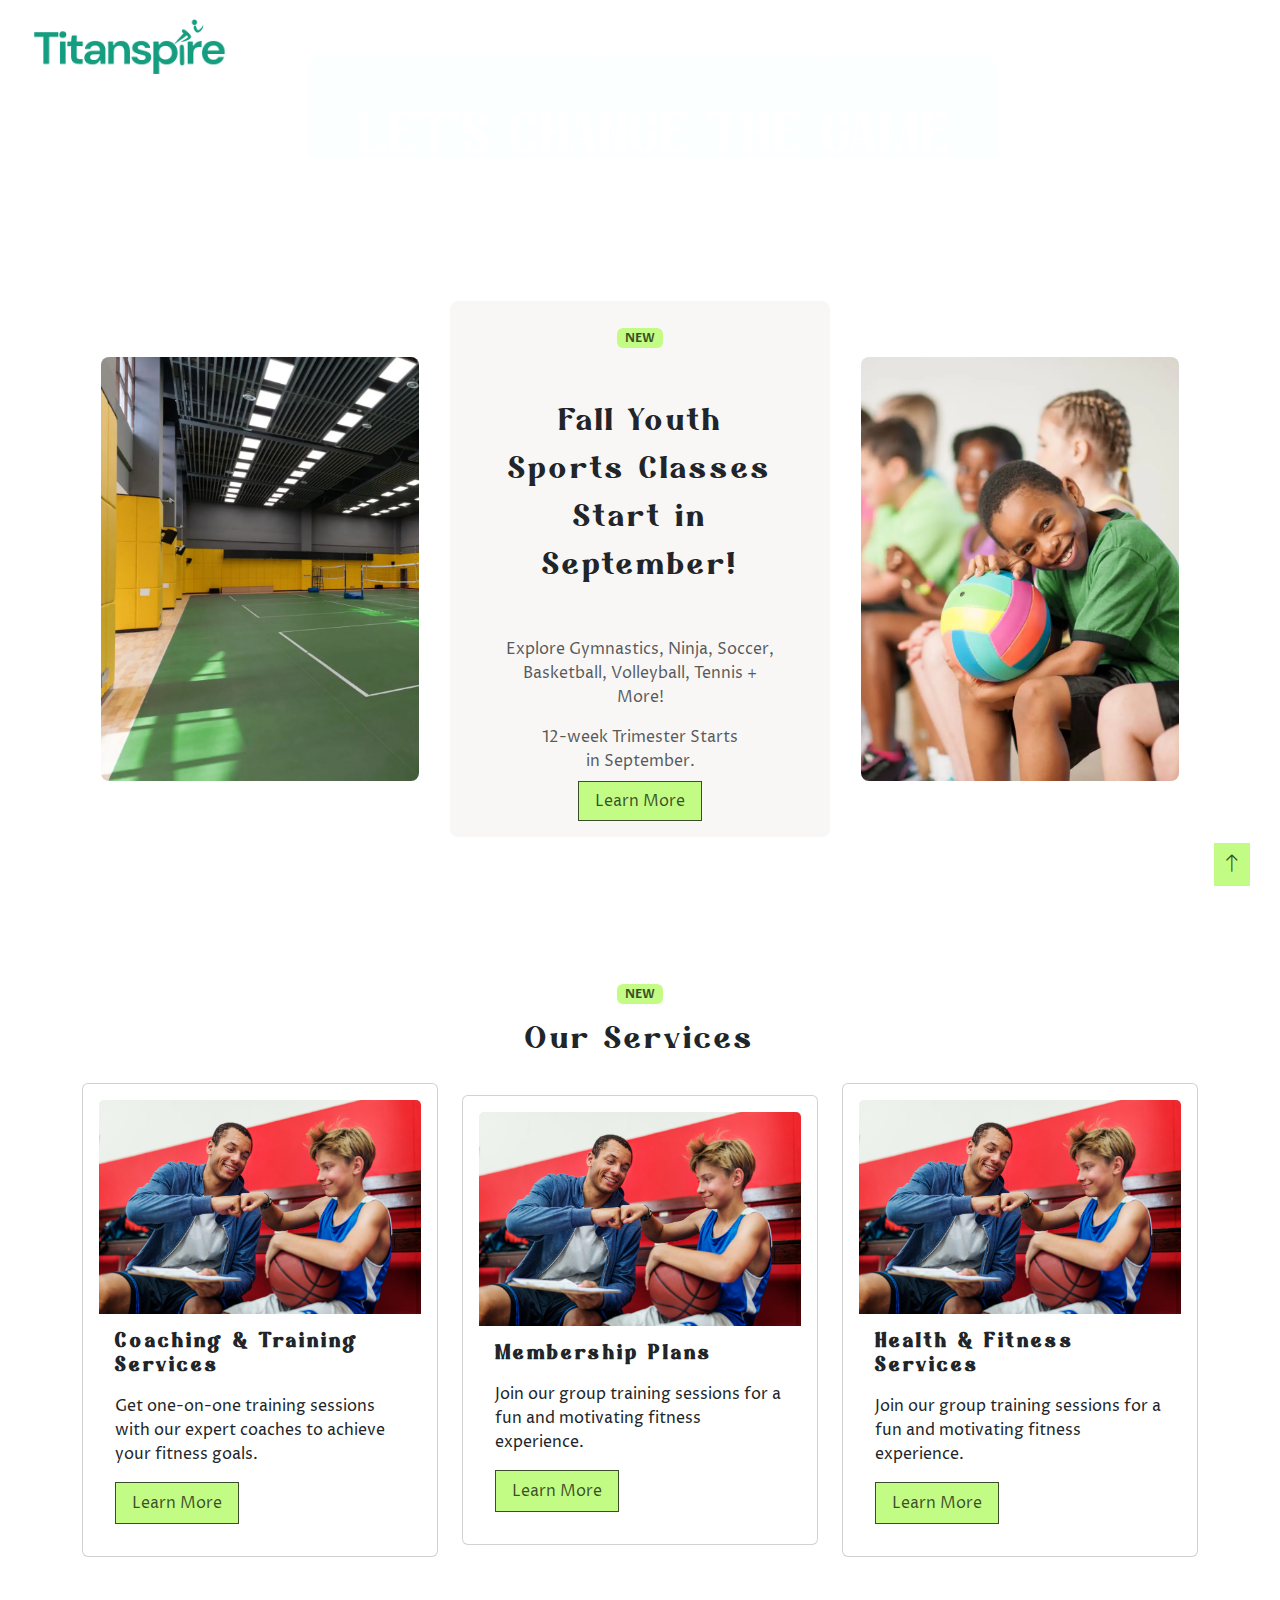
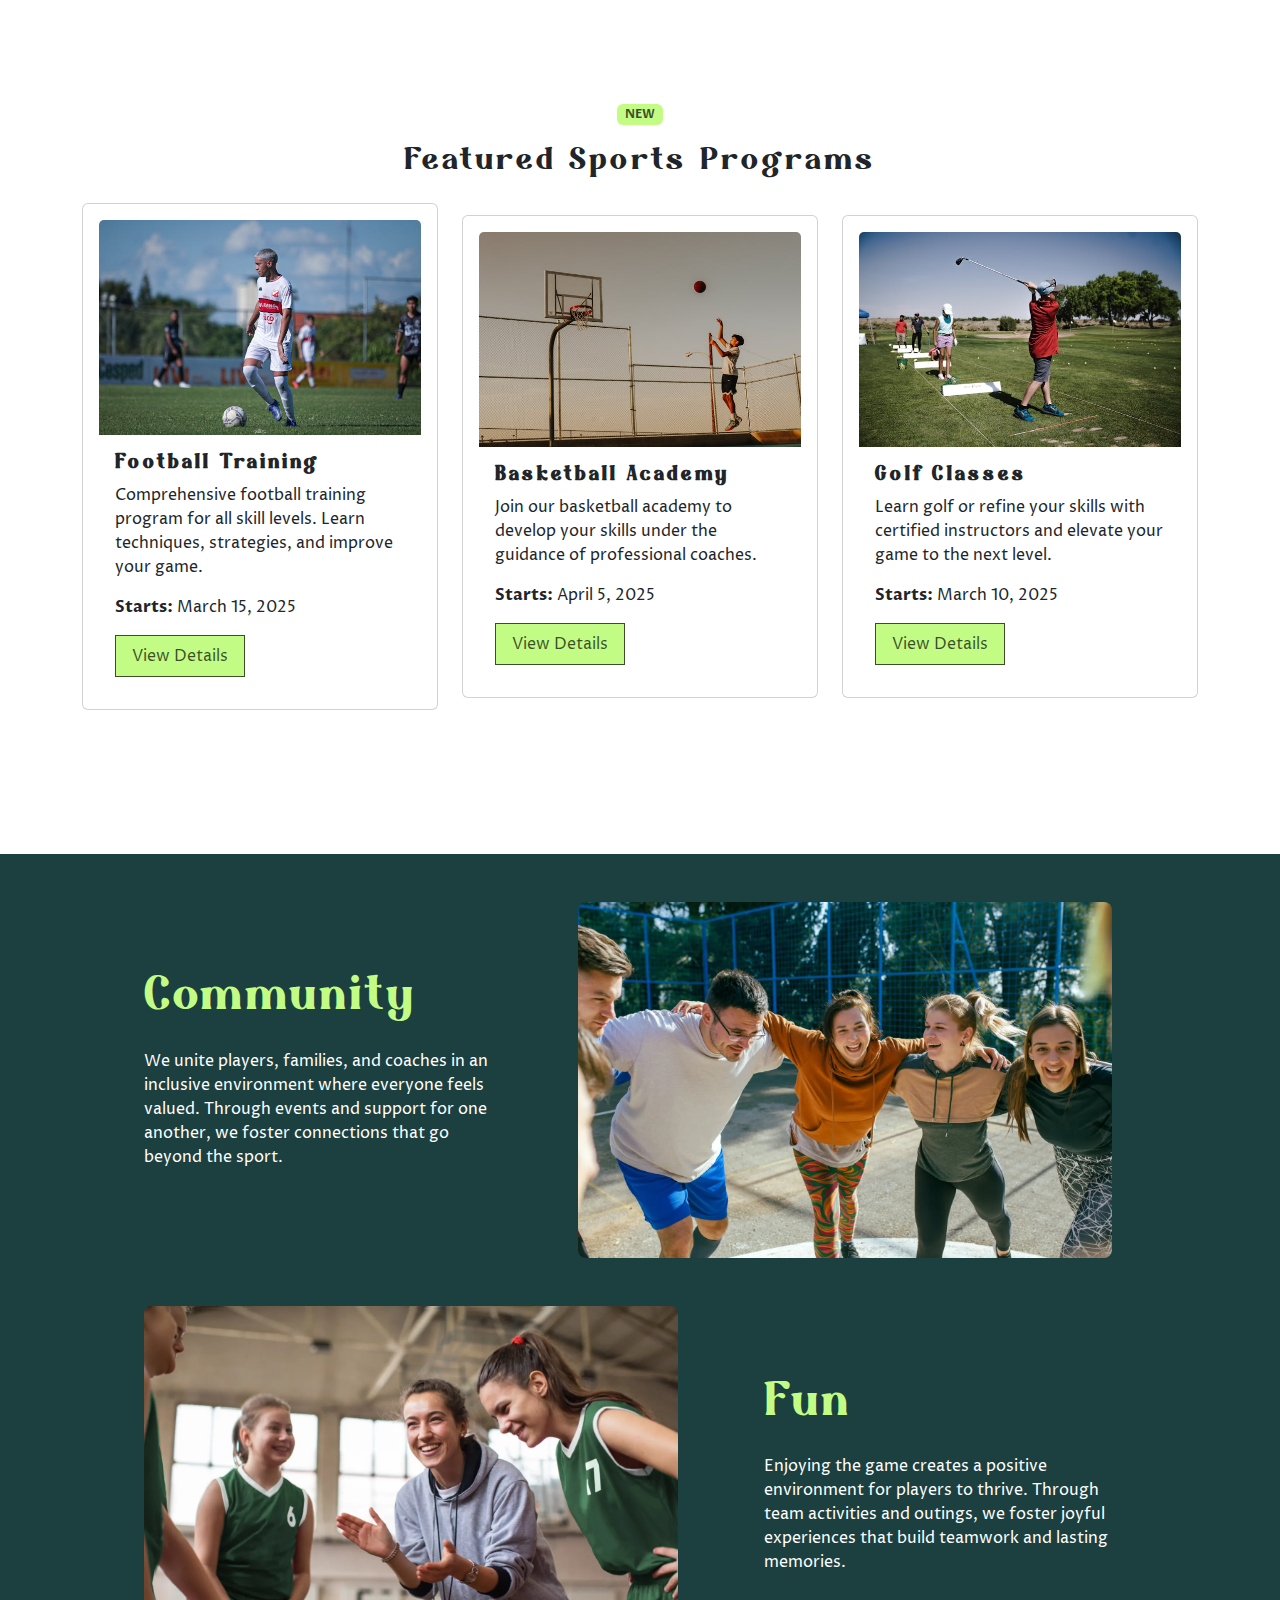
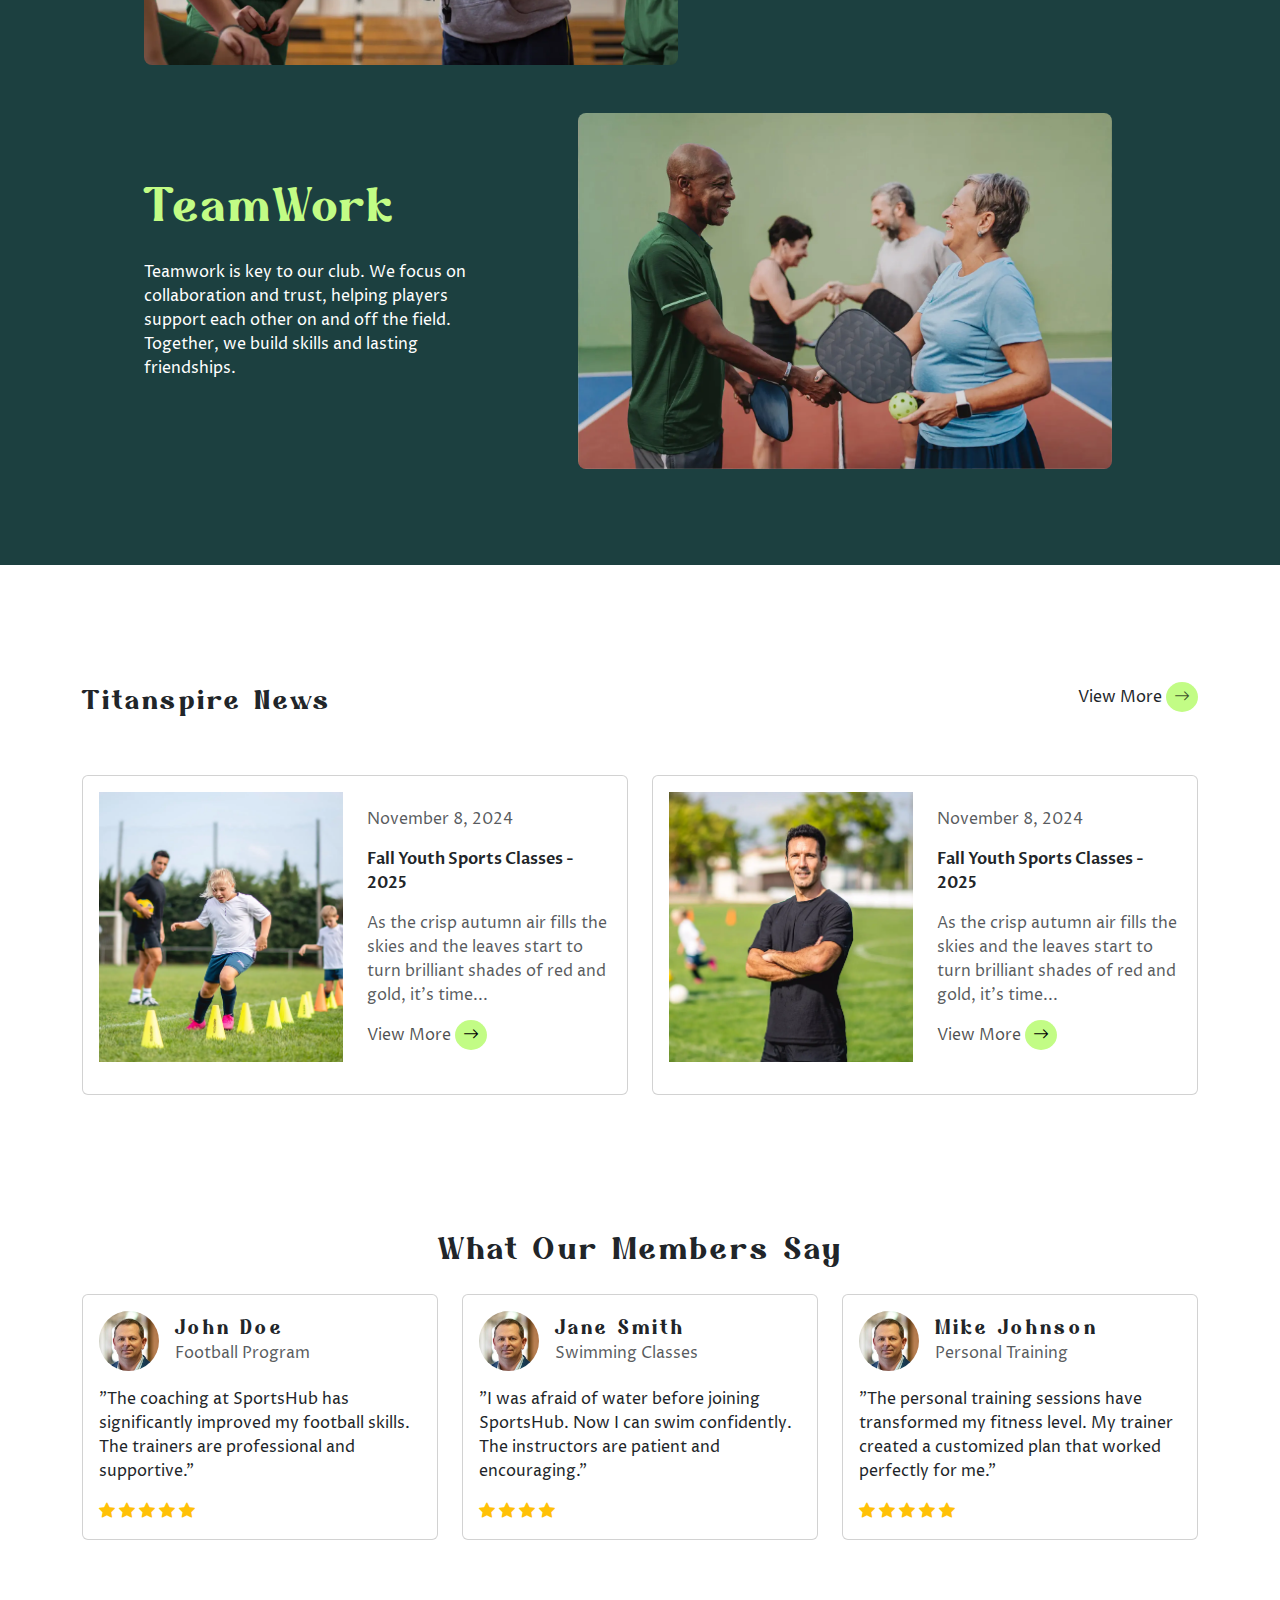
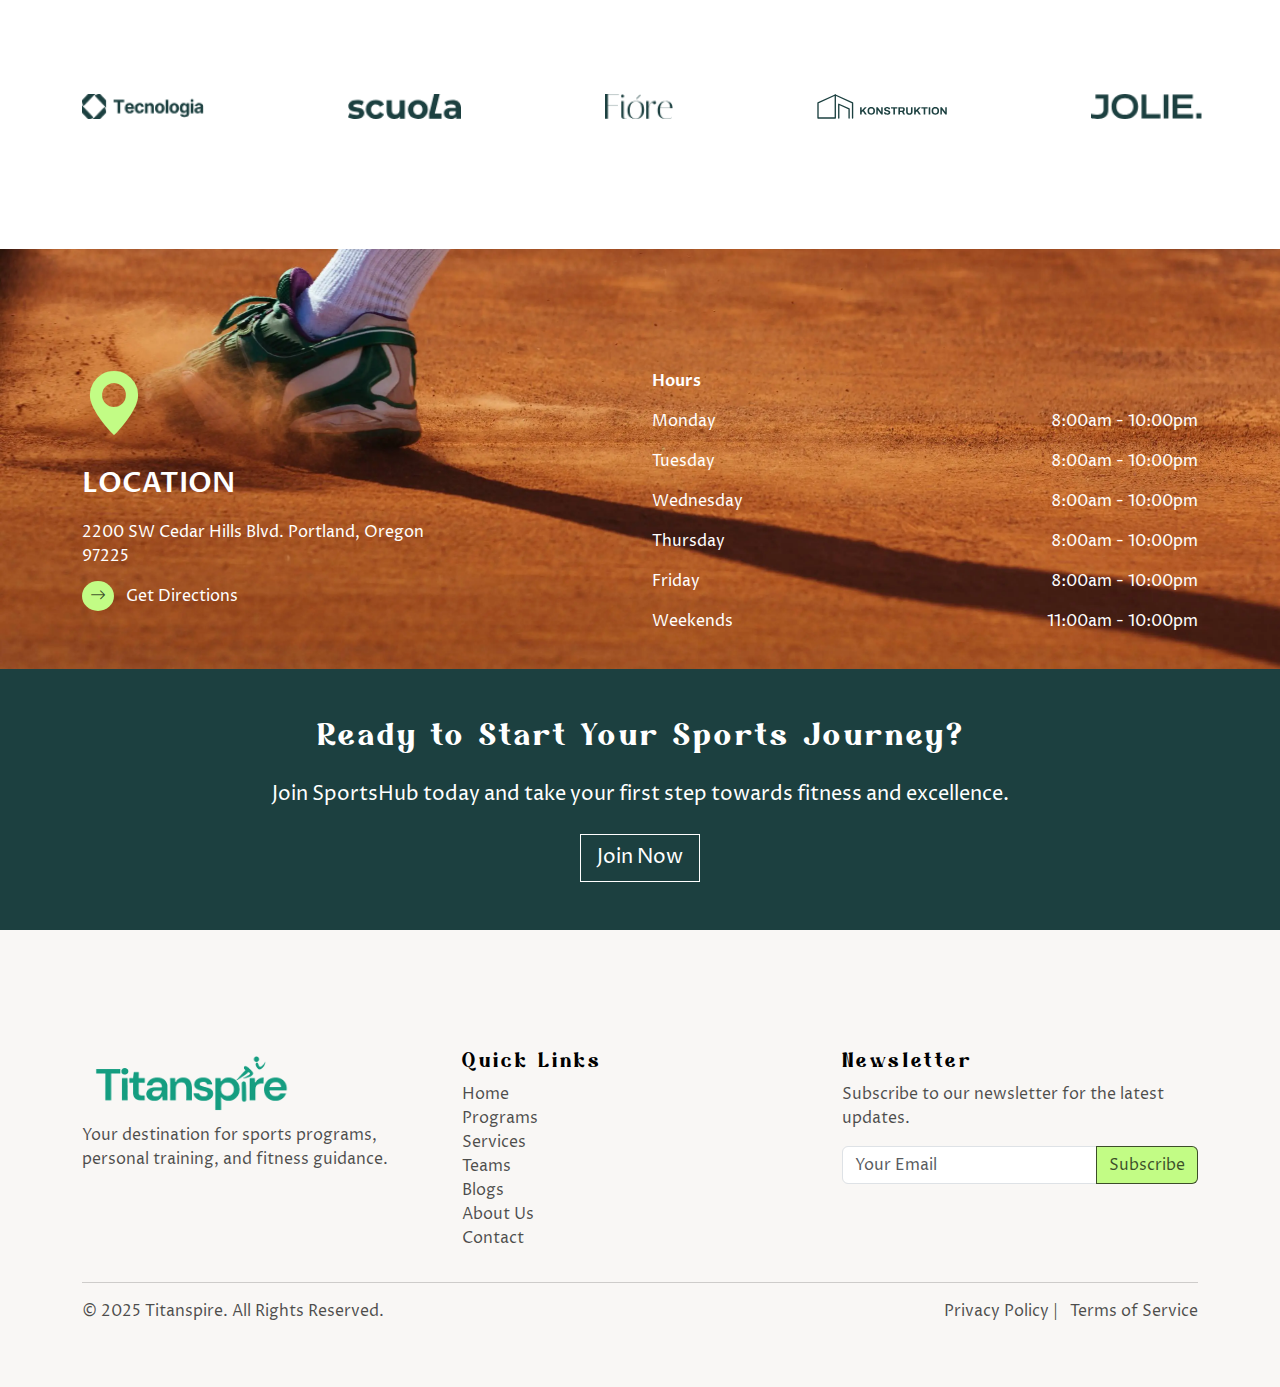
==== commit c30bff95: "v1.0.8" ====
--- a/index.html
+++ b/index.html
@@ -456,6 +456,11 @@
                     Now</a>
             </div>
         </section>
+
+        <!-- Back-to-top -->
+        <section class="back-to-top position-fixed">
+            <a href="#" class="bg-secondary p-2 fs-5 text-color"> <i class="bi bi-arrow-up"></i> </a>
+        </section>
     </main>
 
     <!-- Footer -->
--- a/assets/css/style.css
+++ b/assets/css/style.css
@@ -236,6 +236,10 @@
     background-repeat: no-repeat;
     height: 420px;
 }
+.back-to-top{
+    bottom: 20px;
+    right: 30px;
+}
 @media (max-width: 768px) {
     .navbar-brand {
         width: 45% !important;
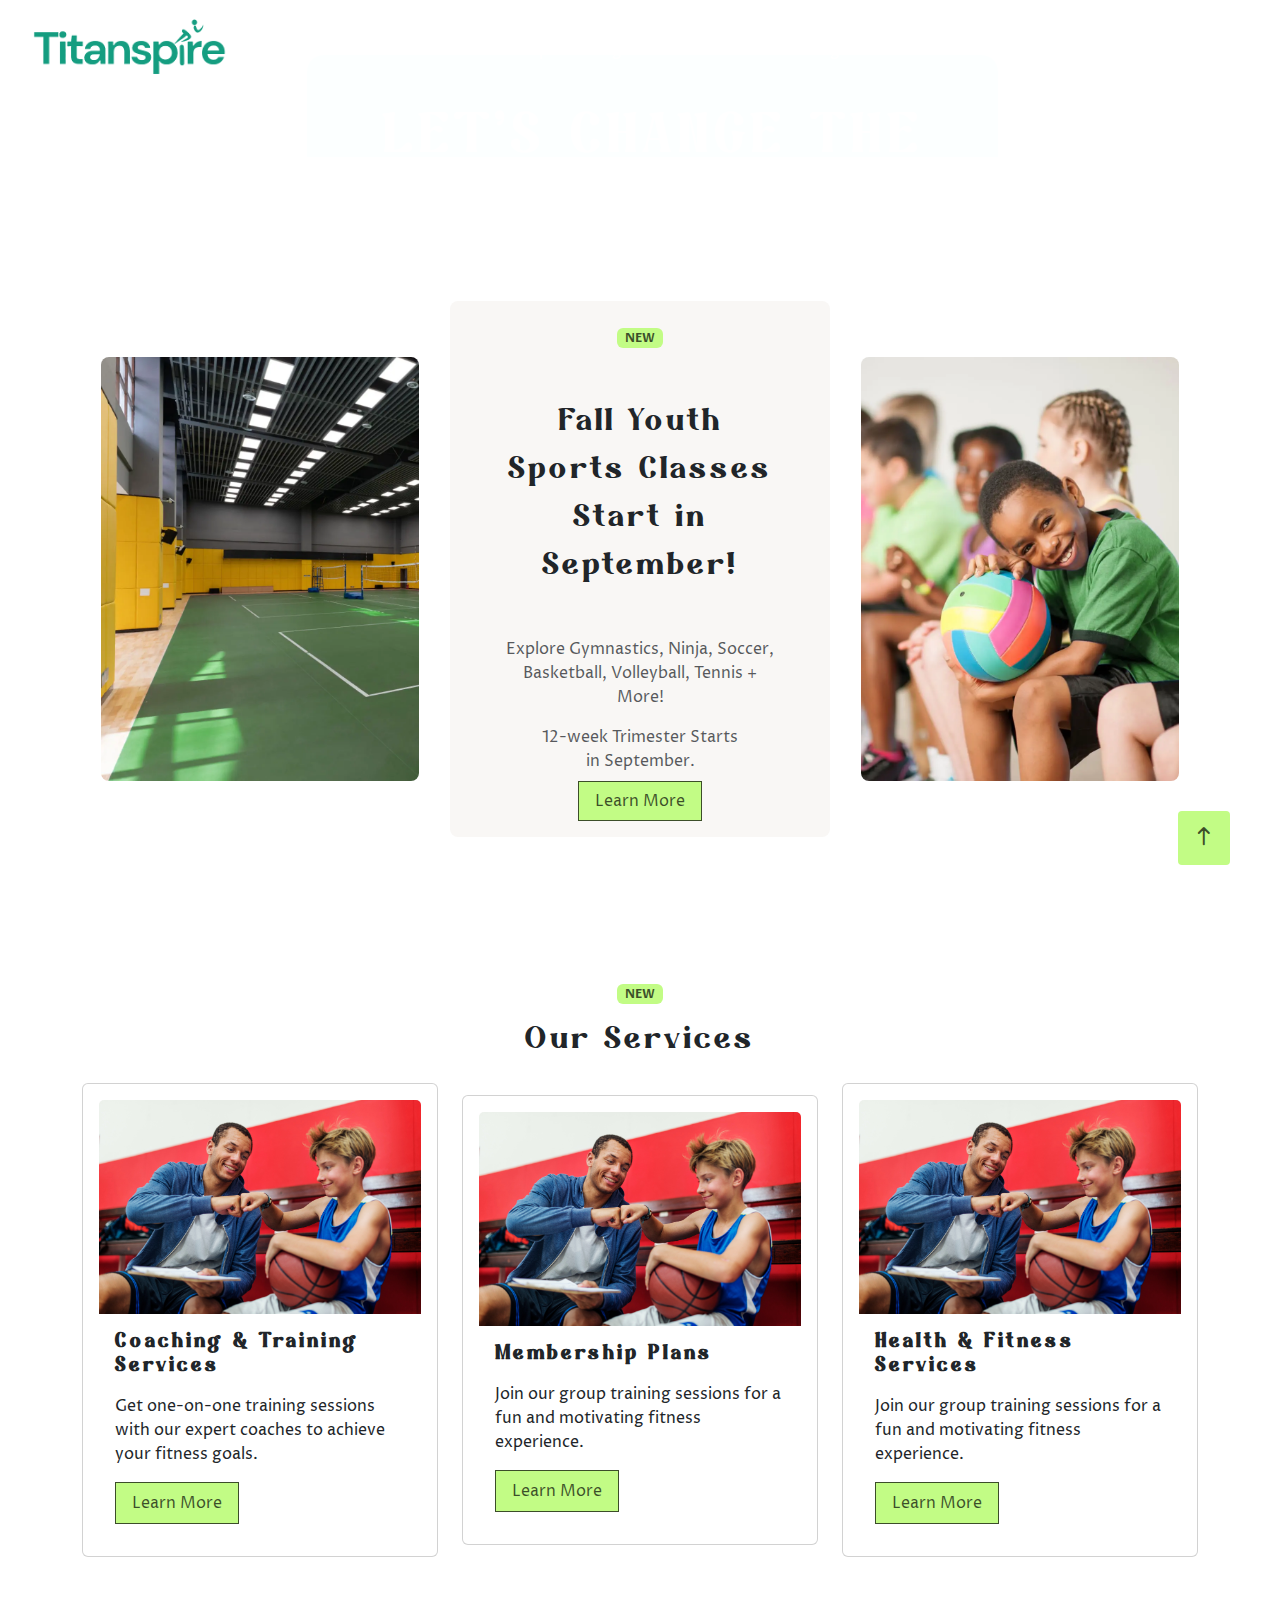
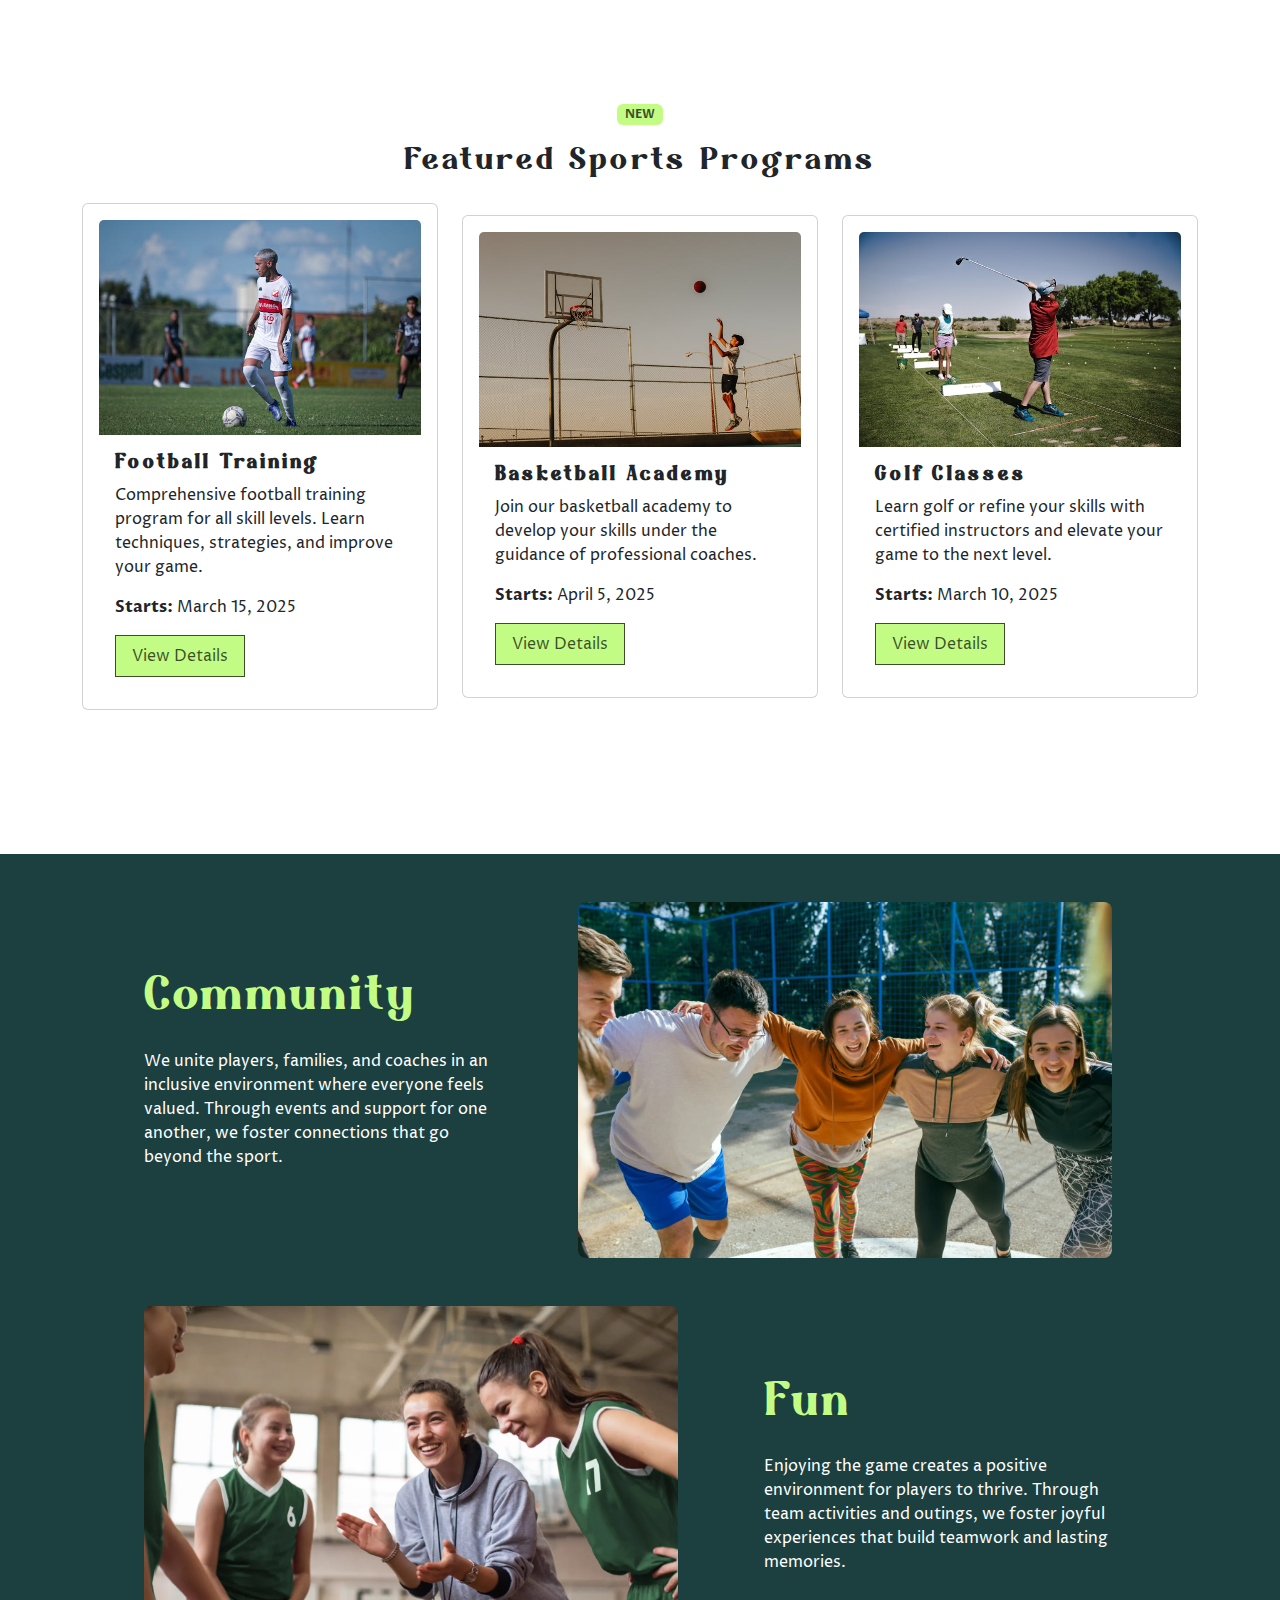
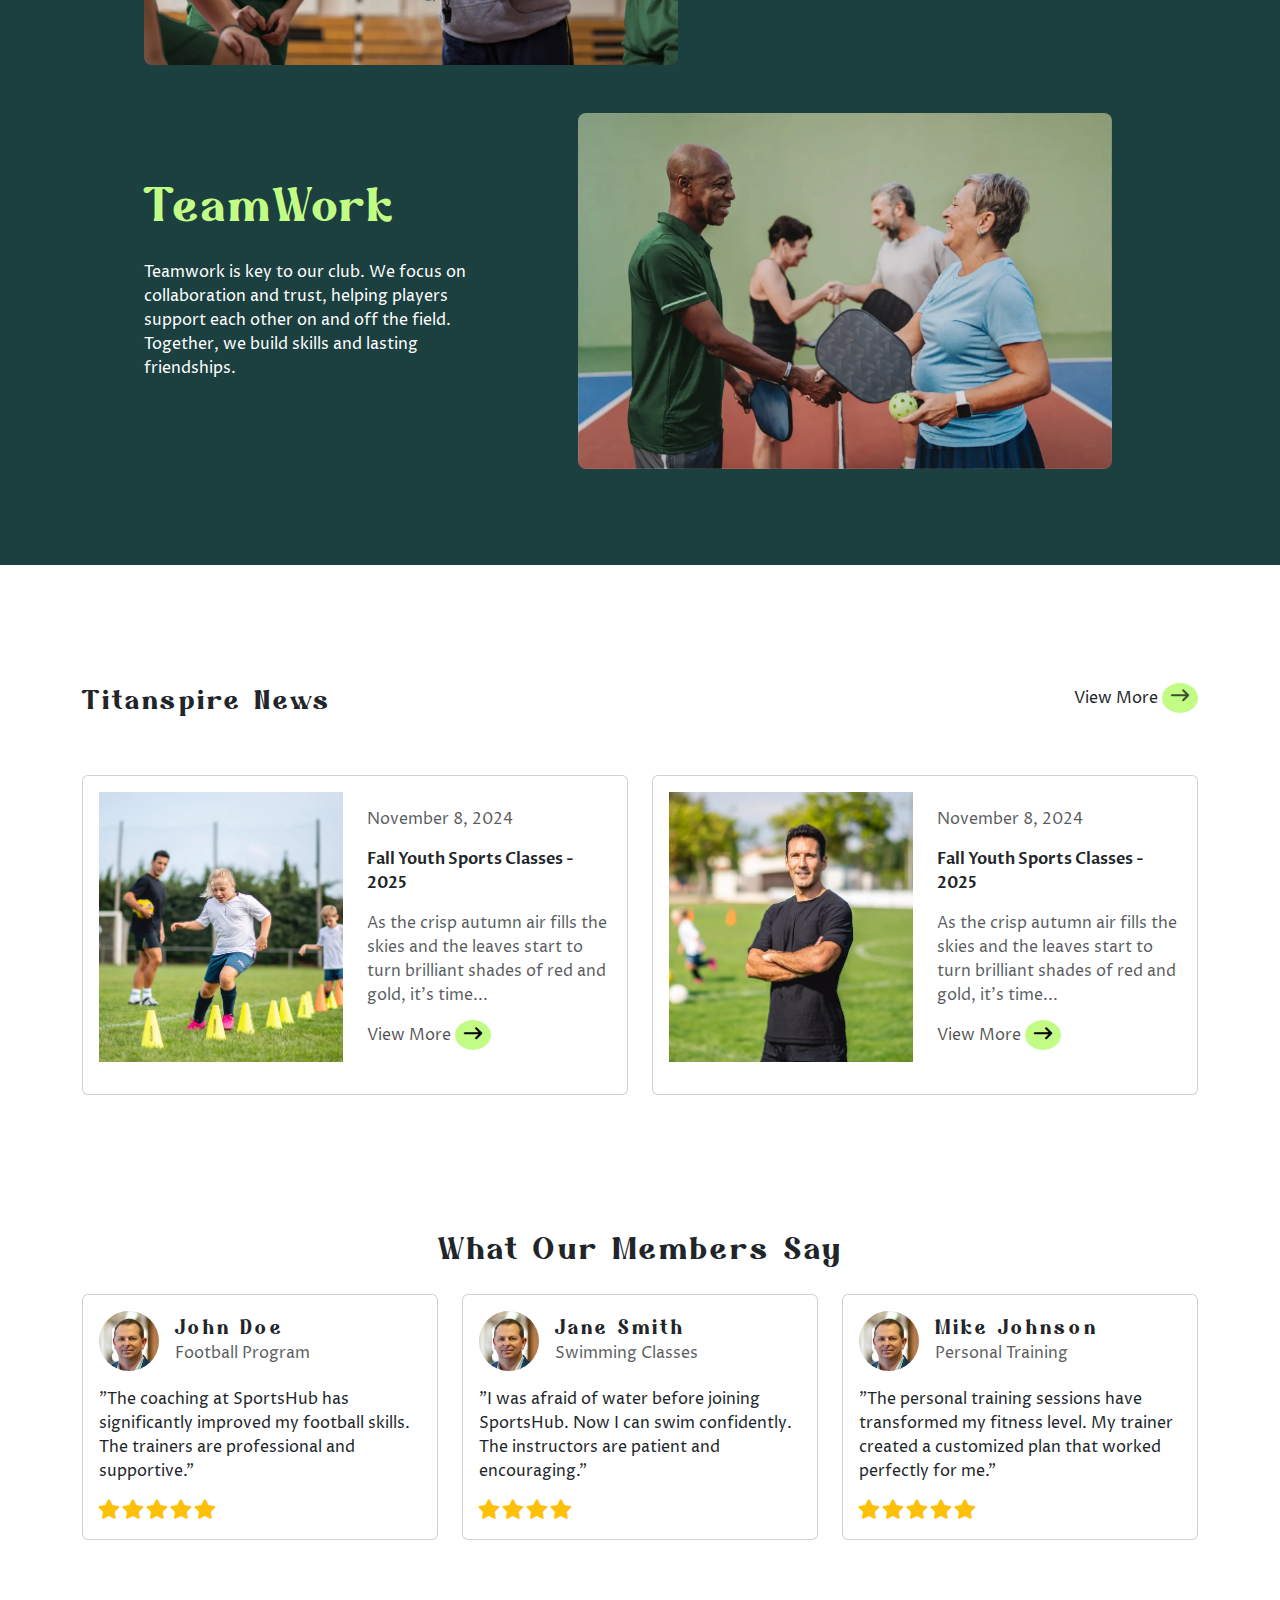
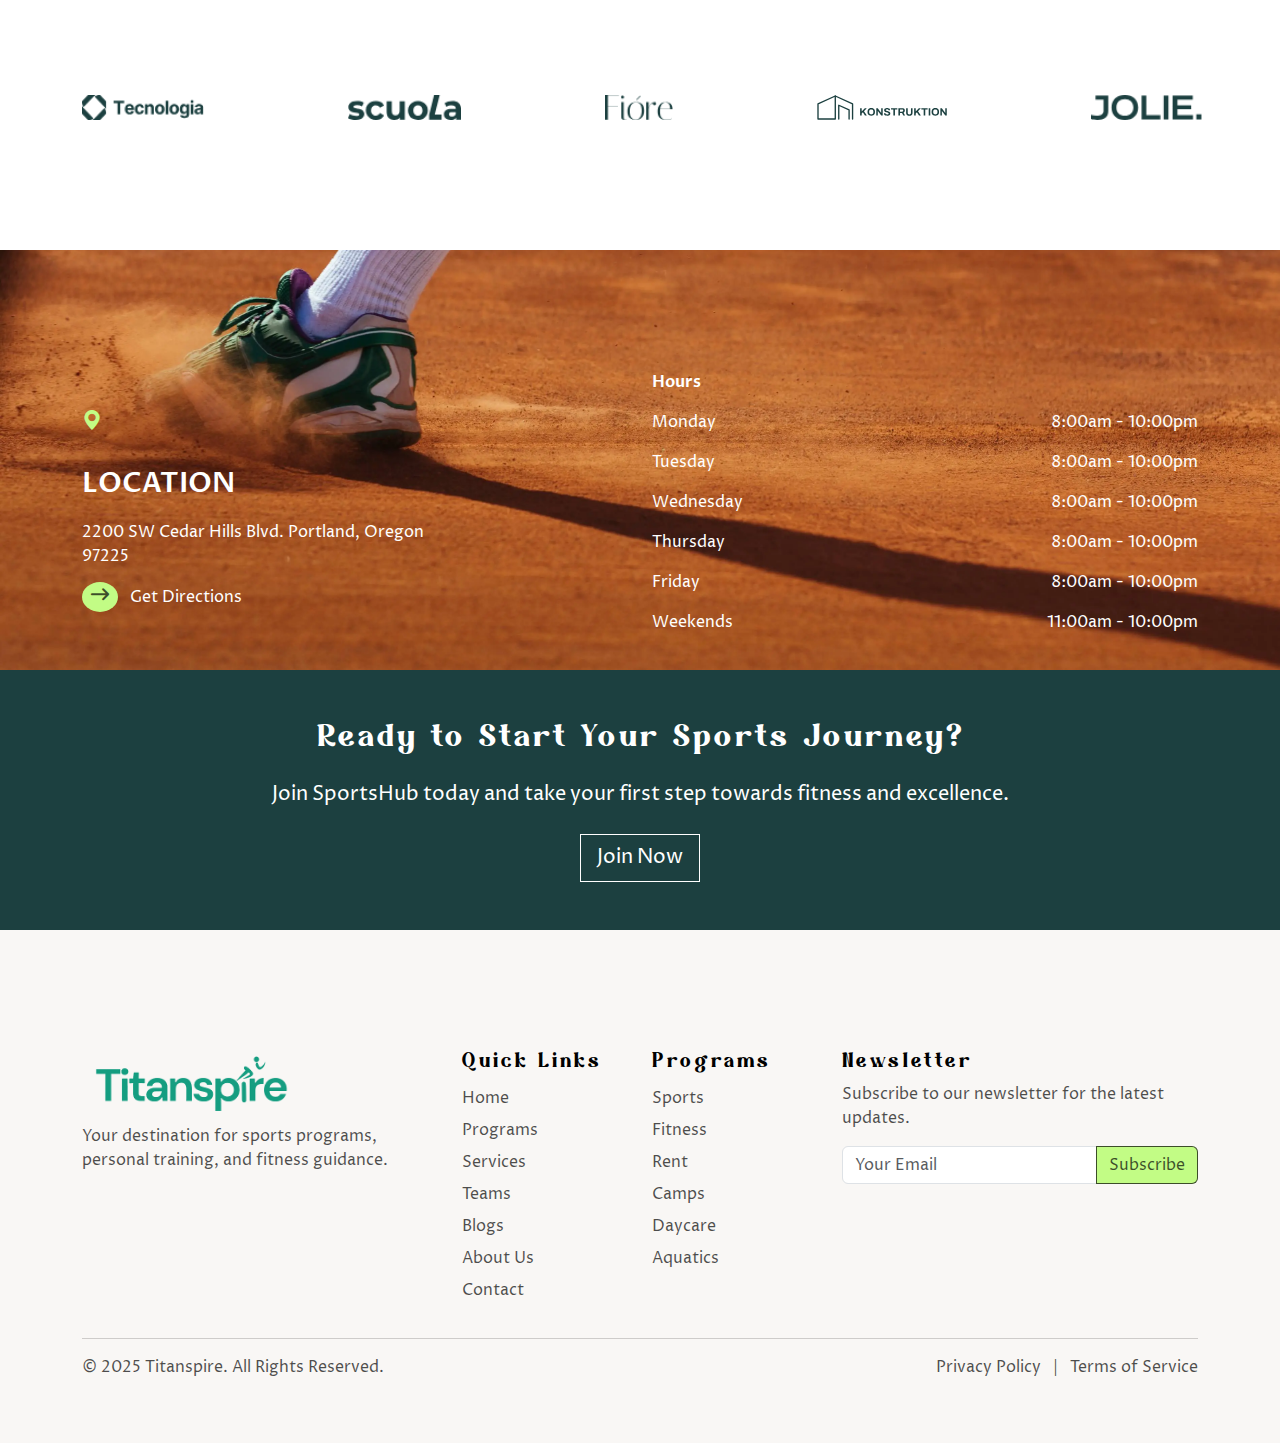
==== commit 425907ba: "v1.0.10" ====
--- a/index.html
+++ b/index.html
@@ -10,10 +10,22 @@
     <link rel="stylesheet" href="assets/css/bootstrap.min.css">
     <link rel="stylesheet" href="assets/css/bootstrap-icons.min.css">
     <link rel="stylesheet" href="assets/css/style.css">
+    <style>
+        .back-to-top {
+            position: fixed;
+            right: 50px;
+            bottom: 50px;
+        }
+    </style>
 </head>
 
 <body>
-
+    <!-- Back-to-top -->
+    <section class="back-to-top z-3">
+        <div class="button">
+            <a href="#" class="bg-secondary p-3 rounded-1 text-color"> <i class="bi bi-arrow-up"></i> </a>
+        </div>
+    </section>
 
     <!-- Navigation Bar -->
     <header class="position-absolute w-100 z-3 px-2">
@@ -21,7 +33,26 @@
             <div class="container-fluid align-items-lg-center justify-content-lg-center">
                 <a class="navbar-brand" href="index.html"><img src="assets/img/Logo/Adobe Express - file.png"
                         alt="Logo"></a>
-                <button class="navbar-toggler text-white" type="button" data-bs-toggle="collapse" data-bs-target="#navbarNav">
+                <!-- Right-side icons (Search & User) - Always Fixed -->
+                <div class="d-flex align-items-center order-lg-2 ms-auto">
+                    <!-- Search Icon -->
+                    <a href="#offcanvas" class="nav-link text-white d-none d-lg-block search"
+                        data-bs-toggle="offcanvas">
+                        <i class="bi bi-search"></i>
+                    </a>
+                    <!-- User Dropdown -->
+                    <div class="nav-item dropdown mx-2 mt-2">
+                        <a class="nav-link text-white user" href="#" id="navbarDropdown" data-bs-toggle="dropdown">
+                            <i class="bi bi-person-fill"></i>
+                        </a>
+                        <ul class="dropdown-menu dropdown-menu-end">
+                            <li><a class="dropdown-item" href="#loginModal" data-bs-toggle="modal">Login</a></li>
+                            <li><a class="dropdown-item" href="#registerModal" data-bs-toggle="modal">Register</a></li>
+                        </ul>
+                    </div>
+                </div>
+                <button class="navbar-toggler text-white" type="button" data-bs-toggle="collapse"
+                    data-bs-target="#navbarNav">
                     <span class="navbar-toggler-icon" style="filter: invert(100%) brightness(80%);"></span>
                 </button>
                 <div class="collapse navbar-collapse" id="navbarNav">
@@ -49,31 +80,6 @@
                         </li>
                     </ul>
                 </div>
-                <div>
-                    <ul class="nav">
-                        <li class="nav-item">
-                            <a href="#offcanvas" class="nav-link text-white d-none d-lg-flex text-white search"
-                                data-bs-toggle="offcanvas">
-                                <i class="bi bi-search"></i>
-                            </a>
-                        </li>
-                        <div class="navbar-nav">
-                            <li class="nav-item dropdown">
-                                <a class="nav-link text-white user" href="#" id="navbarDropdown"
-                                    data-bs-toggle="dropdown">
-                                    <i class="bi bi-person-fill"></i>
-                                </a>
-                                <ul class="dropdown-menu dropdown-menu-end">
-                                    <li><a class="dropdown-item" href="#loginModal" data-bs-toggle="modal">Login</a>
-                                    </li>
-                                    <li><a class="dropdown-item" href="#registerModal"
-                                            data-bs-toggle="modal">Register</a>
-                                    </li>
-                                </ul>
-                            </li>
-                        </div>
-                    </ul>
-                </div>
             </div>
         </nav>
     </header>
@@ -86,7 +92,8 @@
                 <video src="assets/Banner Video/banner.mp4" autoplay muted loop></video>
                 <div class="carousel-caption col-md-4 col-12 px-3 py-5 rounded-4 position-absolute banner">
                     <h1 class="display-4 text-uppercase title">Let's change the game</h1>
-                    <p class="mx-4 d-none d-lg-block">Our facility is more than a place to practice and play. We proudly unite people
+                    <p class="mx-4 d-none d-lg-block">Our facility is more than a place to practice and play. We proudly
+                        unite people
                         through sports, fostering community and camaraderie, and creating lasting connections. Join us
                         and be part of something bigger.</p>
                     <a href="programs.html" class="btn btn-outline-light my-3 py-3 px-4">Explore Program</a>
@@ -413,7 +420,8 @@
                         <i class="bi bi-geo-alt-fill display-3 secondary-color"></i>
                         <p class="text-uppercase mt-3 fs-3 fw-semibold">Location</p>
                         <p class="">2200 SW Cedar Hills Blvd. Portland, Oregon 97225</p>
-                        <span><i class="bi bi-arrow-right bg-secondary text-color py-1 px-2 rounded-circle me-2"></i> Get Directions</span>
+                        <span><i class="bi bi-arrow-right bg-secondary text-color py-1 px-2 rounded-circle me-2"></i>
+                            Get Directions</span>
                     </div>
                     <div class="col-6 pb-5 d-none d-lg-block">
                         <span class="fw-semibold">Hours</span>
@@ -455,11 +463,6 @@
                 <a href="#registerModal" data-bs-toggle="modal" class="btn btn-primary rounded-0 btn-lg">Join
                     Now</a>
             </div>
-        </section>
-
-        <!-- Back-to-top -->
-        <section class="back-to-top position-fixed">
-            <a href="#" class="bg-secondary p-2 fs-5 text-color"> <i class="bi bi-arrow-up"></i> </a>
         </section>
     </main>
 
@@ -479,16 +482,31 @@
                     </div>
                 </div>
                 <div class="col-md-4">
-                    <h5 class="text-black">Quick Links</h5>
-                    <ul class="list-unstyled">
-                        <li><a href="index.html" class="text-color text-decoration-none">Home</a></li>
-                        <li><a href="programs.html" class="text-color text-decoration-none">Programs</a></li>
-                        <li><a href="services.html" class="text-color text-decoration-none">Services</a></li>
-                        <li><a href="team.html" class="text-color text-decoration-none">Teams</a></li>
-                        <li><a href="blog.html" class="text-color text-decoration-none">Blogs</a></li>
-                        <li><a href="about.html" class="text-color text-decoration-none">About Us</a></li>
-                        <li><a href="contact.html" class="text-color text-decoration-none">Contact</a></li>
-                    </ul>
+                    <div class="row">
+                        <div class="col-6">
+                            <h5 class="text-black">Quick Links</h5>
+                            <ul class="list-unstyled lh-lg">
+                                <li><a href="index.html" class="text-color text-decoration-none">Home</a></li>
+                                <li><a href="programs.html" class="text-color text-decoration-none">Programs</a></li>
+                                <li><a href="services.html" class="text-color text-decoration-none">Services</a></li>
+                                <li><a href="team.html" class="text-color text-decoration-none">Teams</a></li>
+                                <li><a href="blog.html" class="text-color text-decoration-none">Blogs</a></li>
+                                <li><a href="about.html" class="text-color text-decoration-none">About Us</a></li>
+                                <li><a href="contact.html" class="text-color text-decoration-none">Contact</a></li>
+                            </ul>
+                        </div>
+                        <div class="col-6">
+                            <h5 class="text-black">Programs</h5>
+                            <ul class="list-unstyled lh-lg">
+                                <li><a href="programs.html" class="text-color text-decoration-none">Sports</a></li>
+                                <li><a href="programs.html" class="text-color text-decoration-none">Fitness</a></li>
+                                <li><a href="programs.html" class="text-color text-decoration-none">Rent</a></li>
+                                <li><a href="tprograms.html" class="text-color text-decoration-none">Camps</a></li>
+                                <li><a href="programs.html" class="text-color text-decoration-none">Daycare</a></li>
+                                <li><a href="programs.html" class="text-color text-decoration-none">Aquatics</a></li>
+                            </ul>
+                        </div>
+                    </div>
                 </div>
                 <div class="col-md-4">
                     <h5 class="text-black">Newsletter</h5>
@@ -507,8 +525,9 @@
                     <p>© 2025 Titanspire. All Rights Reserved.</p>
                 </div>
                 <div class="col-md-6 text-md-end">
-                    <a href="#" class="text-color text-decoration-none me-2">Privacy Policy |</a>
-                    <a href="#" class="text-color text-decoration-none">Terms of Service</a>
+                    <a href="#" class="text-color text-decoration-none me-2">Privacy Policy</a>
+                    <span> | </span>
+                    <a href="#" class="text-color text-decoration-none ms-2">Terms of Service</a>
                 </div>
             </div>
         </div>
--- a/assets/css/style.css
+++ b/assets/css/style.css
@@ -5,132 +5,224 @@
     --secondary-color-rgb: 194, 252, 133;
     --bg-color: #1c4040;
     --bg-color-rgb: 28, 64, 64;
+    --animation-text-color: #00000040;
     --text-color: #000000b0;
     --text-color-rgba: 0, 0, 0, 0.69;
-}
+    --black-color: #000000;
+    --black-color-rgb: 0, 0, 0;
+}
+
 .primary-color {
     color: var(--primary-color);
 }
+
 .bg-primary {
     background-color: var(--primary-color) !important;
 }
+
 .secondary-color {
     color: var(--secondary-color);
 }
+
 .bg-secondary {
     background-color: var(--secondary-color) !important;
 }
+
+.bg-text-color {
+    color: var(--bg-color);
+}
+
 .bg-color {
     background-color: var(--bg-color);
 }
+
 .text-color {
     color: var(--text-color);
 }
+
+.animation-text-color {
+    color: var(--animation-text-color);
+}
+
 .btn-primary {
     color: white;
     background-color: transparent;
     border: 1px solid white;
     transition: all 0.5s;
 }
+
 .btn-primary:hover {
     color: var(--text-color);
     background-color: var(--secondary-color);
     border: 1px solid var(--secondary-color);
 }
+
 .btn-secondary {
     color: var(--text-color);
     background-color: var(--secondary-color);
     border: 1px solid var(--text-color);
     transition: all 0.5s;
 }
+
 .btn-secondary:hover {
     color: var(--secondary-color);
     background-color: var(--bg-color);
     border: 1px solid var(--secondary-color);
 }
-.btn-tertiary{
+
+.btn-tertiary {
     color: black;
     background-color: var(--secondary-color);
     border: 1px solid var(--secondary-color);
 }
-.btn-tertiary:hover{
+
+.btn-tertiary:hover {
     color: var(--text-color);
     background-color: var(--secondary-color);
     border: 1px solid var(--secondary-color);
 }
-.btn-quaternary{
+
+.btn-quaternary {
     color: white;
     background-color: var(--bg-color);
     border: 1px solid var(--bg-color);
 }
-.btn-quaternary:hover{
+
+.btn-quaternary:hover {
     color: black;
     background-color: transparent;
     border: 1px solid black;
 }
-h1, h2, h3, h4, h5, h6 {
+
+.btn-quinary {
+    color: var(--text-color);
+    background-color: var(--secondary-color);
+}
+
+.btn-quinary:hover {
+    color: var(--secondary-color);
+    background-color: transparent;
+    border: 1px solid var(--secondary-color);
+}
+
+h1,
+h2,
+h3,
+h4,
+h5,
+h6 {
     font-family: 'Sunflare';
 }
+
+h1 {
+
+    letter-spacing: 6px;
+}
+
 h2 {
     letter-spacing: 6px;
     font-size: 32px;
 }
-h2, h3, h4, h5, h6 {
+
+h2,
+h3,
+h4,
+h5,
+h6 {
     letter-spacing: 3px;
 }
+
+.bi::before,
+[class*=" bi-"]::before,
+[class^=bi-]::before {
+    font-weight: bolder !important;
+    font-size: 20px;
+}
+body {
+    font-family: 'Proza Libre';
+    overflow-x: hidden;
+    width: 100vw;
+}
+
 .classes img {
     width: 100%;
 }
+
 .w-30 {
     width: 30%;
 }
+
 .py-120 {
     padding-top: 120px;
     padding-bottom: 120px;
 }
+
 .pt-120 {
     padding-top: 120px;
 }
+
 .pb-120 {
     padding-bottom: 120px;
 }
-body {
+
+.font-14 {
+    font-size: 14px;
+}
+
+.font-20 {
+    font-size: 20px;
+}
+
+.discription-text {
     font-family: "Proza Libre", sans-serif;
-    overflow-x: hidden;    
-}
-.navbar-brand img, .logo {
+    overflow-x: hidden;
+}
+
+.navbar-brand img,
+.logo {
     width: 220px;
 }
-.search {
-    font-size: 18px;
-}
-.user {
-    margin-top: -4px;
-    font-size: 24px;
-}
-.video, .member-banner {
+
+.bi-search::before {
+    font-size: 22px !important;
+    margin: 5px 10px 0 0;
+}
+
+.user.bi-person-fill::before {
+    font-size: 26px;
+}
+
+.video,
+.member-banner {
     width: 100%;
     overflow: hidden;
     position: relative;
 }
-.video video, .member-banner img {
+
+.video video,
+.member-banner img {
     width: 100%;
     height: auto;
     object-fit: cover;
 }
+
 .video h1 {
     font-weight: 500;
 }
+
 .search-box::placeholder {
     color: #000000;
 }
+
 .offcanvas.offcanvas-top {
     border-bottom: 0;
 }
+
 .carousel-caption {
     top: 35%;
     width: 25%;
 }
+
 .banner {
     background-color: rgba(0, 255, 255, 0.01);
     height: max-content;
@@ -138,72 +230,110 @@
     width: 54%;
     backdrop-filter: blur(10px);
 }
+
 .modal-dialog {
     max-width: 610px;
 }
+
 .modal-content {
     padding: 25px;
 }
+
+.banner-secondary {
+    background-size: cover;
+    background-position: center;
+    background-repeat: no-repeat;
+    position: relative;
+}
+
+.banner-secondary::after {
+    content: '';
+    background-color: rgba(var(--black-color-rgb), 0.25);
+    position: absolute;
+    top: 0;
+    left: 0;
+    width: 100%;
+    height: 100%;
+    z-index: 1;
+}
+
+.banner-secondary .content {
+    position: relative;
+    z-index: 2;
+}
+
 @keyframes appear-top {
     from {
         opacity: 0;
         transform: translateY(-100px);
     }
+
     to {
         opacity: 1;
         transform: translateY(0);
     }
 }
+
 .appear-top {
     animation: appear-top linear;
     animation-timeline: view();
     animation-range: entry 0 cover 25%;
 }
+
 @keyframes appear-bottom {
     from {
         opacity: 0;
         transform: translateY(100px);
     }
+
     to {
         opacity: 1;
         transform: translateY(0);
     }
 }
+
 .appear-bottom {
     animation: appear-bottom linear;
     animation-timeline: view();
     animation-range: entry 0 cover 25%;
 }
+
 @keyframes appear-right {
     from {
         opacity: 0;
         transform: translateX(100px);
     }
+
     to {
         opacity: 1;
         transform: translateX(0);
     }
 }
+
 .appear-right {
     animation: appear-right linear;
     animation-timeline: view();
     animation-range: entry 0 cover 25%;
 }
+
 @keyframes appear-left {
     from {
         opacity: 0;
         transform: translateX(-100px);
     }
+
     to {
         opacity: 1;
         transform: translateX(0);
     }
 }
+
 .appear-left {
     animation: appear-left linear;
     animation-timeline: view();
     animation-range: entry 0 cover 25%;
 }
+
 .scroll-container {
     width: 100%;
     overflow: hidden;
@@ -212,23 +342,28 @@
     position: relative;
     display: flex;
 }
+
 .scroll-content {
     display: inline-block;
     animation: scroll-left 40s linear infinite;
 }
+
 .scroll-content img {
     height: 25px;
     width: auto;
     margin: 0 70px;
 }
+
 @keyframes scroll-left {
     from {
         transform: translateX(0%);
     }
+
     to {
         transform: translateX(-50%);
     }
 }
+
 .location {
     background-image: url('../img/location/location.jpg');
     background-size: cover;
@@ -236,97 +371,143 @@
     background-repeat: no-repeat;
     height: 420px;
 }
-.back-to-top{
+
+.back-to-top {
     bottom: 20px;
     right: 30px;
 }
+
 @media (max-width: 768px) {
     .navbar-brand {
         width: 45% !important;
     }
-    .location{
+
+    .navbar-collapse {
+        background-color: rgba(0, 0, 0, 0.8);
+        padding: 30px;
+        backdrop-filter: blur(10px);
+    }
+
+    .location {
         height: 340px;
     }
-}
+
+    .carousel-caption {
+        top: 25%;
+    }
+}
+
 @media (max-width: 426px) {
-    h1{
+    h1 {
         font-size: 24px !important;
     }
-    h2{
+
+    h2 {
         font-size: 22px !important;
     }
-    h3{
+
+    h3 {
         font-size: 20px !important;
     }
-    h4{
+
+    h4 {
         font-size: 18px !important;
     }
-    h5{
+
+    h5 {
         font-size: 16px !important;
     }
-    p, span, a{
+
+    p,
+    span,
+    a {
         font-size: 14px !important;
     }
-    .navbar-brand img{
+
+    .navbar-brand img {
         width: 80% !important;
     }
-    .banner{
+
+    .banner {
         left: 15%;
         width: 70vw;
         padding: 20px 10px 10px !important;
     }
-    .video video{
+
+    .video video {
         height: 100vh;
     }
-    .btn{
+
+    .btn {
         font-size: 12px !important;
     }
-    .location{
+
+    .location {
         height: 320px;
     }
+
     .modal-dialog {
         max-width: 450px;
     }
-}
+
+    .carousel-caption {
+        top: 25%;
+    }
+}
+
 @media (max-width: 375px) {
-    h1{
+    h1 {
         font-size: 24px !important;
     }
-    h2{
+
+    h2 {
         font-size: 22px !important;
     }
-    h3{
+
+    h3 {
         font-size: 20px !important;
     }
-    h4{
+
+    h4 {
         font-size: 18px !important;
     }
-    h5{
+
+    h5 {
         font-size: 16px !important;
     }
-    p, span, a{
+
+    p,
+    span,
+    a {
         font-size: 12px !important;
     }
-    .navbar-brand img{
+
+    .navbar-brand img {
         width: 60% !important;
     }
-    .banner{
+
+    .banner {
         left: 10%;
         width: 84vw;
         padding: 20px 10px 10px !important;
     }
-    .video video{
+
+    .video video {
         height: 100vh;
     }
-    .btn{
+
+    .btn {
         font-size: 12px;
     }
-    .location{
+
+    .location {
         height: 320px;
     }
-    .user{
+
+    .user {
         font-size: 20px !important;
     }
+
     .modal-dialog {
         max-width: 450px;
     }
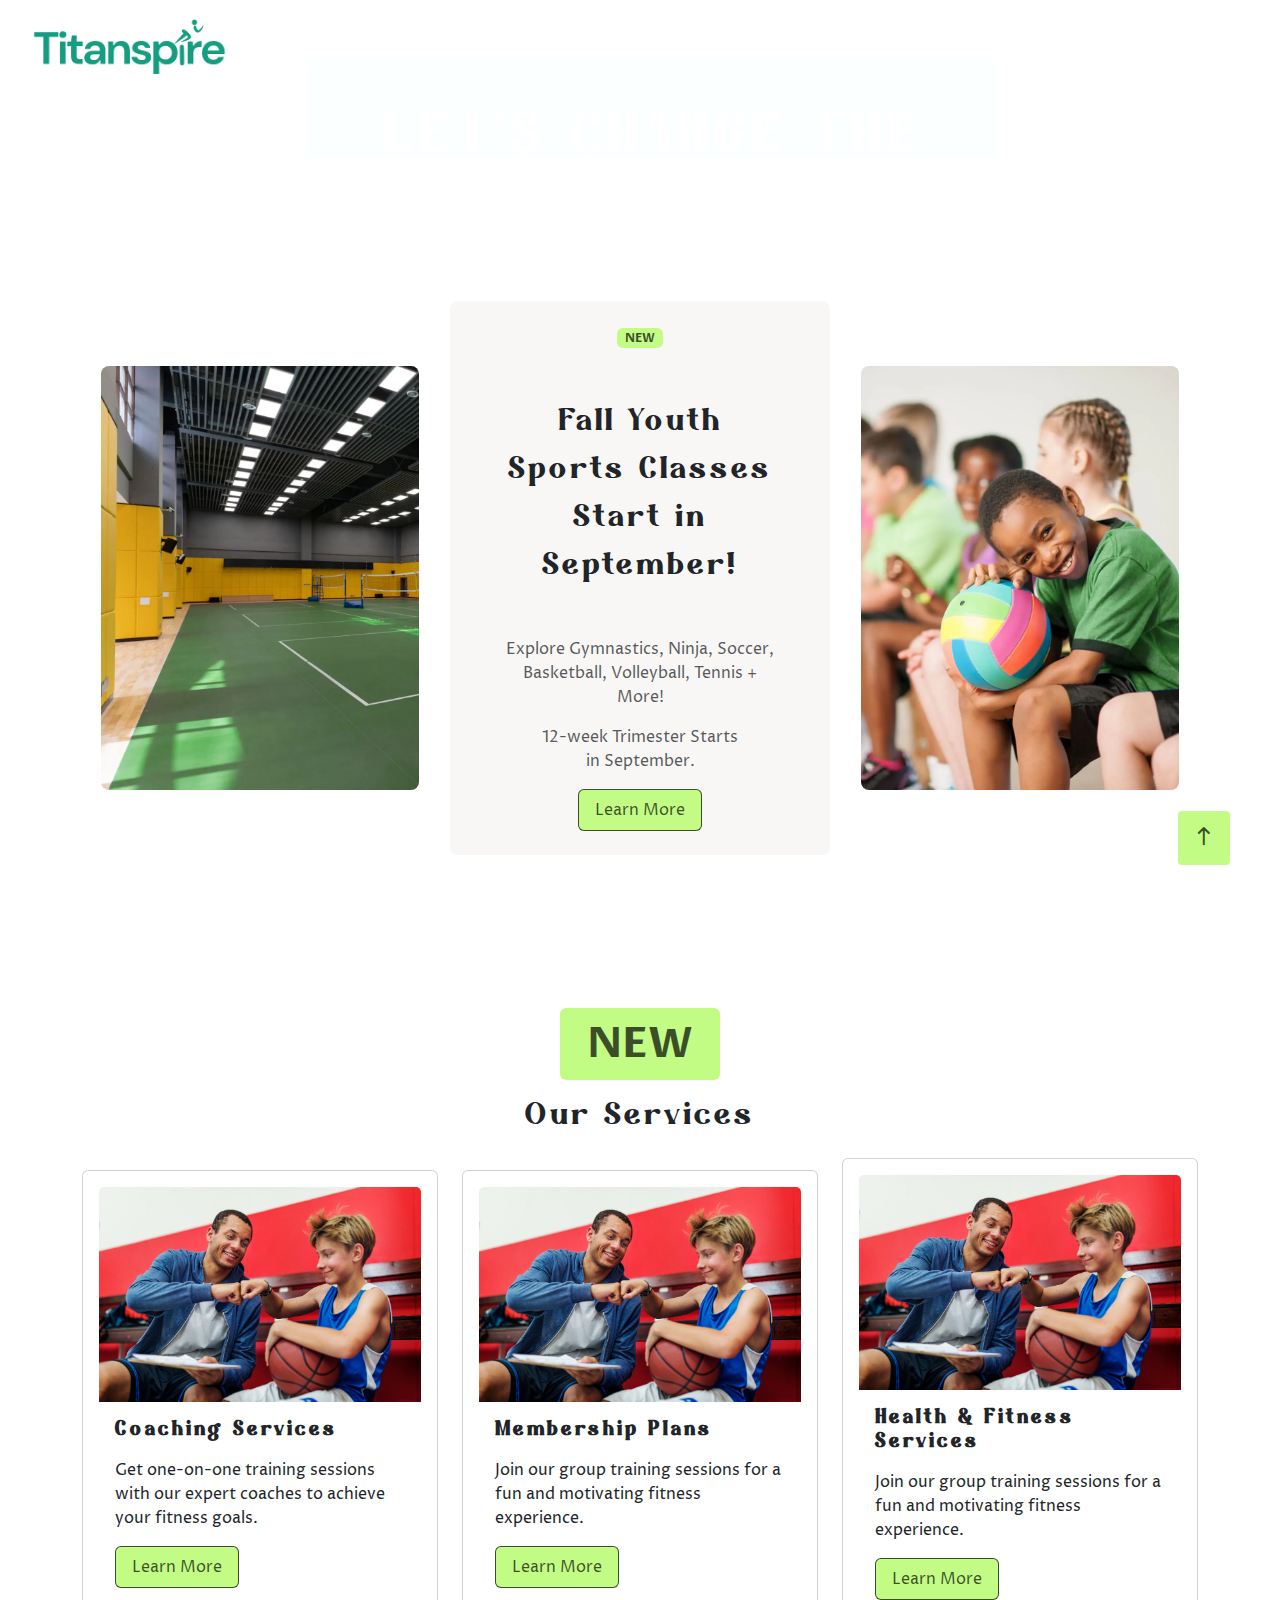
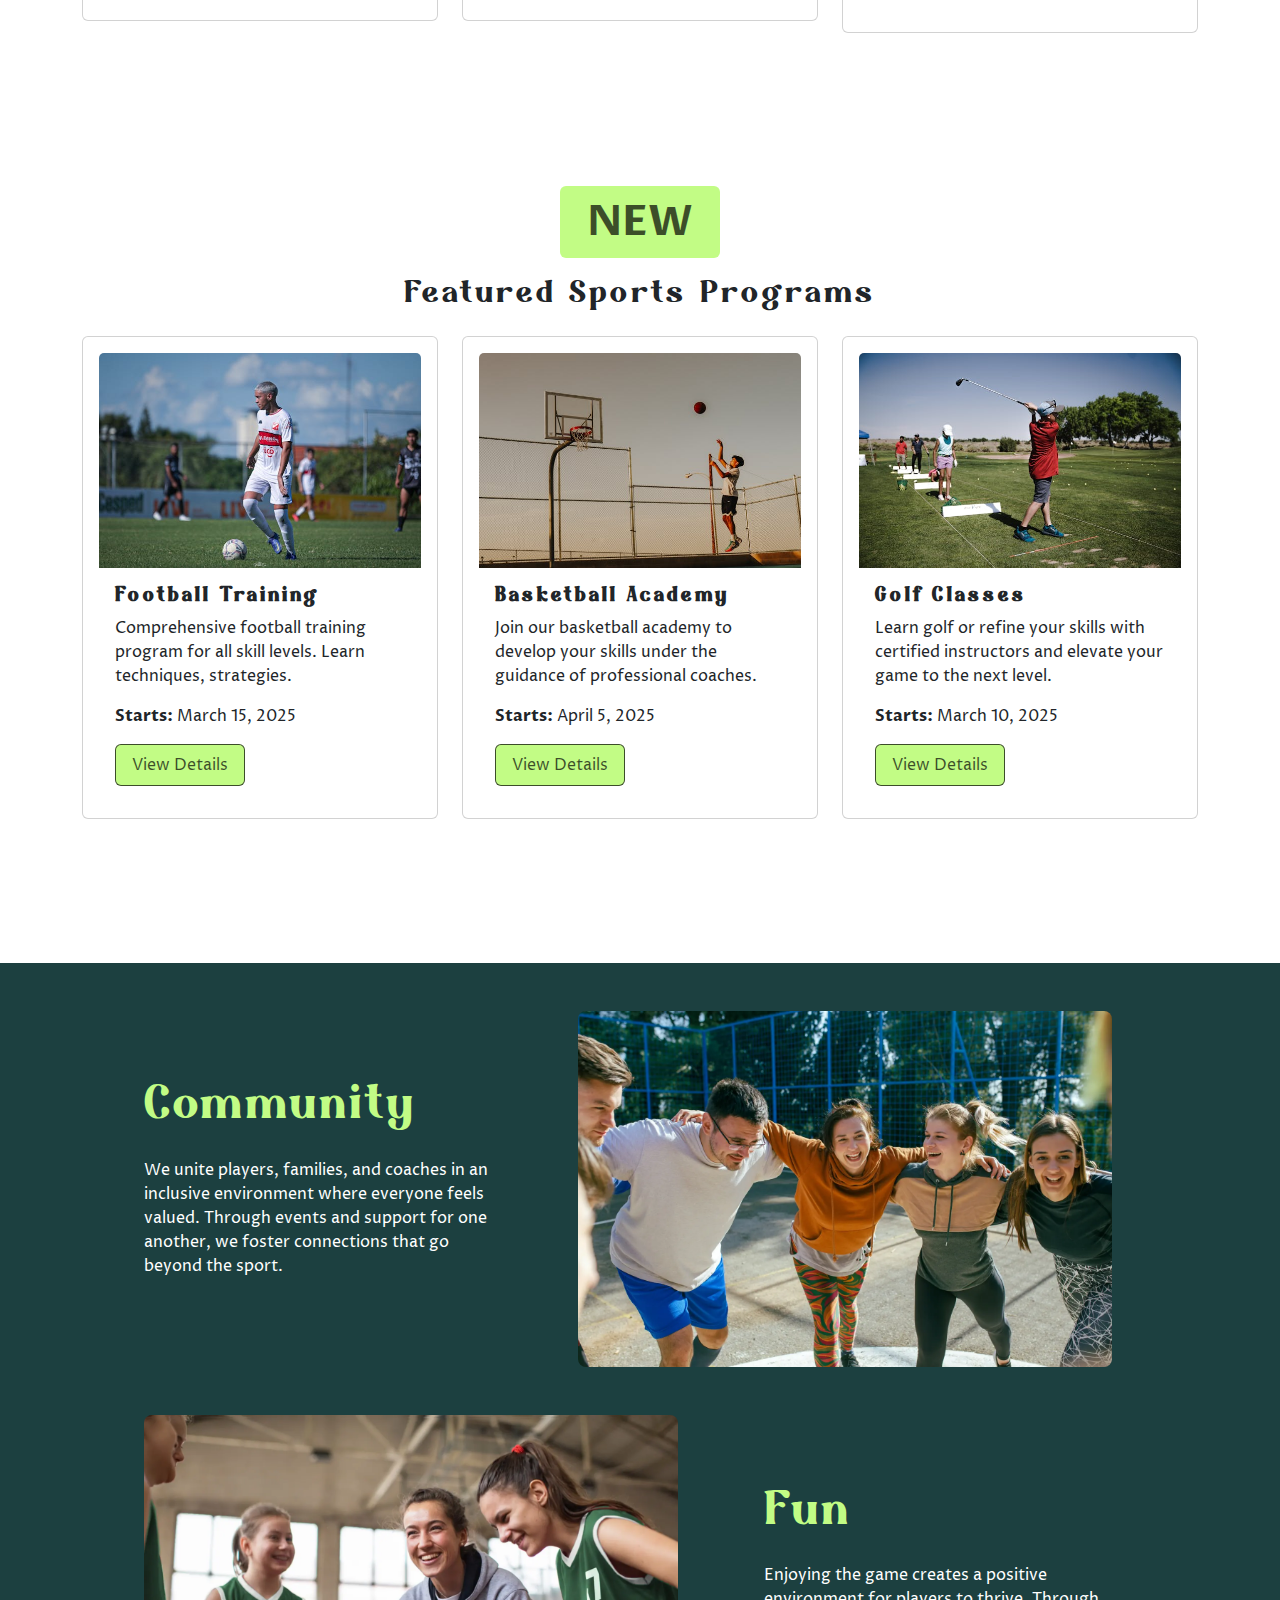
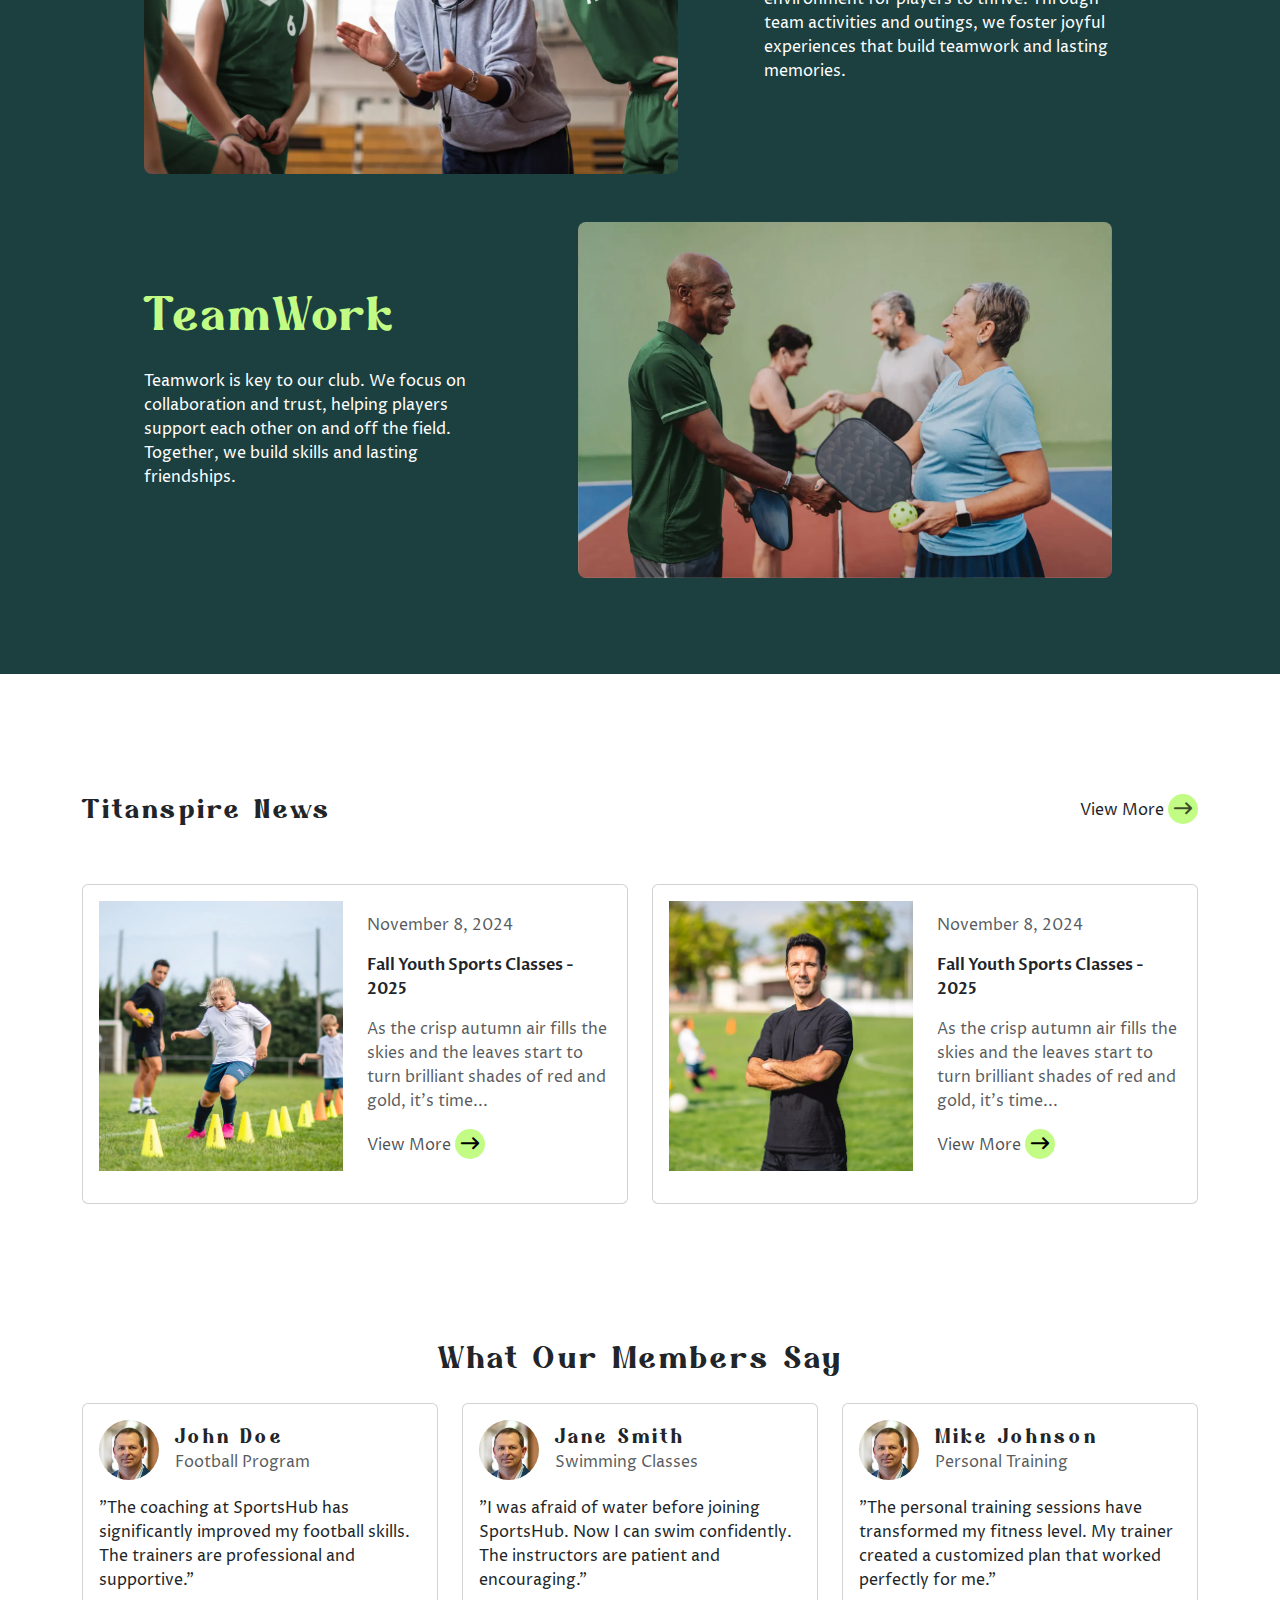
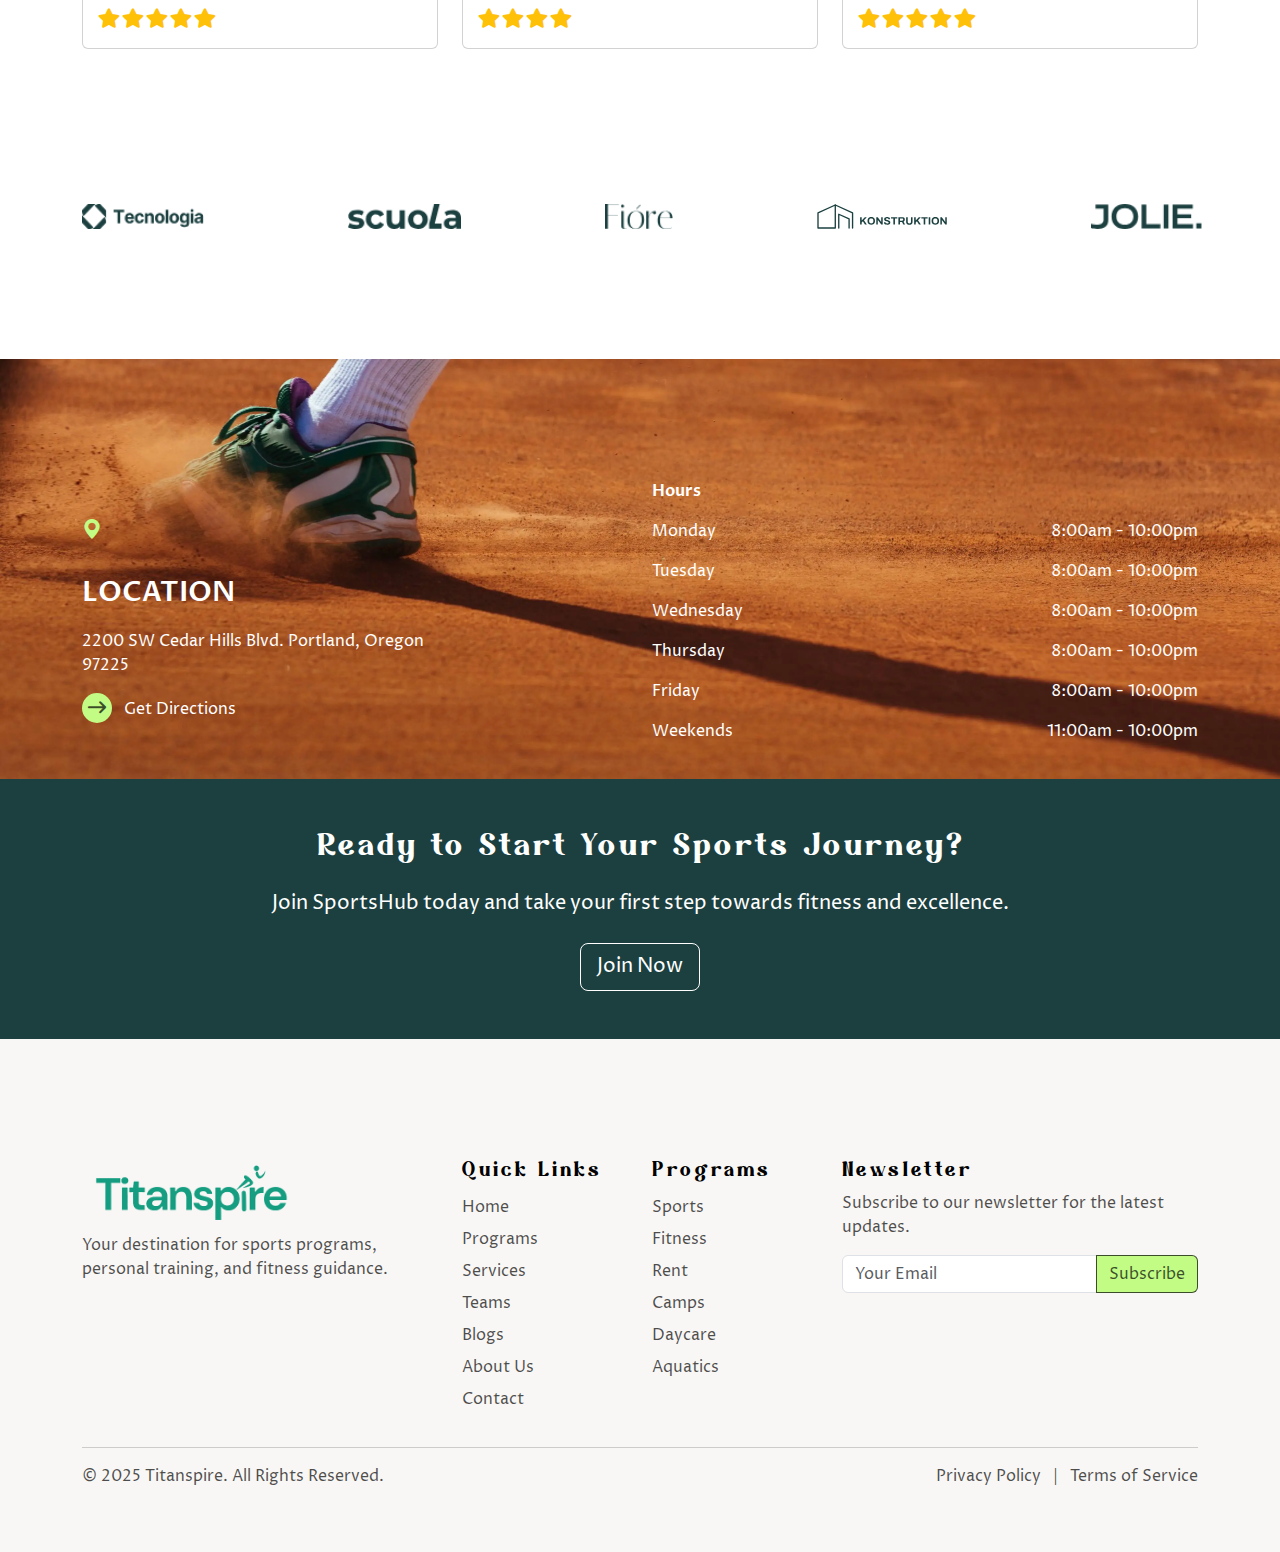
==== commit 27fc5ce0: "v1.1" ====
--- a/index.html
+++ b/index.html
@@ -15,6 +15,14 @@
             position: fixed;
             right: 50px;
             bottom: 50px;
+        }
+
+        @media (max-width: 768px) {
+            .navbar-collapse {
+                background-color: rgba(0, 0, 0, 0.8);
+                padding: 30px;
+                backdrop-filter: blur(10px);
+            }
         }
     </style>
 </head>
@@ -91,7 +99,7 @@
             <div class="video">
                 <video src="assets/Banner Video/banner.mp4" autoplay muted loop></video>
                 <div class="carousel-caption col-md-4 col-12 px-3 py-5 rounded-4 position-absolute banner">
-                    <h1 class="display-4 text-uppercase title">Let's change the game</h1>
+                    <h1 class="text-uppercase title">Let's change the game</h1>
                     <p class="mx-4 d-none d-lg-block">Our facility is more than a place to practice and play. We proudly
                         unite people
                         through sports, fostering community and camaraderie, and creating lasting connections. Join us
@@ -114,7 +122,7 @@
                         <p class="text-muted mb-3">Explore Gymnastics, Ninja, Soccer, Basketball, Volleyball, Tennis +
                             More!</p>
                         <p class="text-muted w-75 mx-auto text-center">12-week Trimester Starts in September.</p>
-                        <a href="#" class="btn-secondary text-decoration-none py-2 px-3">Learn More</a>
+                        <a href="#" class="btn-secondary btn text-decoration-none py-2 px-3">Learn More</a>
                     </div>
                     <div class="col-lg-4 w-30 appear-right d-none d-lg-block">
                         <img src="assets/img/classes/2.jpg" alt="class-2" class="rounded-3">
@@ -136,10 +144,10 @@
                             <img src="assets/img/services/Personal_Coaching.jpg" class="card-img-top"
                                 alt="Football Training">
                             <div class="card-body">
-                                <h5 class="card-title fw-semibold mb-3">Coaching & Training Services</h5>
+                                <h5 class="card-title fw-semibold mb-3">Coaching Services</h5>
                                 <p class="card-text">Get one-on-one training sessions with our expert coaches to achieve
                                     your fitness goals.</p>
-                                <a href="services.html" class="btn btn-secondary rounded-0 py-2 px-3">Learn More</a>
+                                <a href="services.html" class="btn btn-secondary py-2 px-3">Learn More</a>
                             </div>
                         </div>
                     </div>
@@ -151,7 +159,7 @@
                                 <h5 class="card-title fw-semibold mb-3">Membership Plans</h5>
                                 <p class="card-text">Join our group training sessions for a fun and motivating fitness
                                     experience.</p>
-                                <a href="services.html" class="btn btn-secondary rounded-0 py-2 px-3">Learn More</a>
+                                <a href="services.html" class="btn btn-secondary py-2 px-3">Learn More</a>
                             </div>
                         </div>
                     </div>
@@ -163,7 +171,7 @@
                                 <h5 class="card-title fw-semibold mb-3">Health & Fitness Services</h5>
                                 <p class="card-text">Join our group training sessions for a fun and motivating fitness
                                     experience.</p>
-                                <a href="services.html" class="btn btn-secondary rounded-0 py-2 px-3">Learn More</a>
+                                <a href="services.html" class="btn btn-secondary py-2 px-3">Learn More</a>
                             </div>
                         </div>
                     </div>
@@ -186,9 +194,9 @@
                             <div class="card-body">
                                 <h5 class="card-title fw-semibold">Football Training</h5>
                                 <p class="card-text">Comprehensive football training program for all skill levels. Learn
-                                    techniques, strategies, and improve your game.</p>
+                                    techniques, strategies.</p>
                                 <p><strong>Starts:</strong> March 15, 2025</p>
-                                <a href="programs.html" class="btn btn-secondary rounded-0 py-2 px-3">View Details</a>
+                                <a href="programs.html" class="btn btn-secondary py-2 px-3">View Details</a>
                             </div>
                         </div>
                     </div>
@@ -201,7 +209,7 @@
                                 <p class="card-text">Join our basketball academy to develop your skills under the
                                     guidance of professional coaches.</p>
                                 <p><strong>Starts:</strong> April 5, 2025</p>
-                                <a href="programs.html" class="btn btn-secondary rounded-0 py-2 px-3">View Details</a>
+                                <a href="programs.html" class="btn btn-secondary py-2 px-3">View Details</a>
                             </div>
                         </div>
                     </div>
@@ -213,7 +221,7 @@
                                 <p class="card-text">Learn golf or refine your skills with certified instructors and
                                     elevate your game to the next level.</p>
                                 <p><strong>Starts:</strong> March 10, 2025</p>
-                                <a href="programs.html" class="btn btn-secondary rounded-0 py-2 px-3">View Details</a>
+                                <a href="programs.html" class="btn btn-secondary py-2 px-3">View Details</a>
                             </div>
                         </div>
                     </div>
@@ -270,7 +278,7 @@
                     <div class="d-flex justify-content-between mb-5">
                         <h3>Titanspire News</h3>
                         <span>View More
-                            <i class="bi bi-arrow-right bg-secondary text-color py-1 px-2 rounded-circle"></i></span>
+                            <i class="bi bi-arrow-right bg-secondary text-color d-inline-block btn-rounded"></i></span>
                     </div>
                 </div>
                 <div class="row flex-column flex-md-row">
@@ -286,7 +294,7 @@
                                     <p class="text-muted">As the crisp autumn air fills the skies and the leaves start
                                         to turn brilliant shades of red and gold, it’s time...</p>
                                     <a href="blog.html" class="text-color text-decoration-none">View More <i
-                                            class="bi bi-arrow-right bg-secondary text-black py-1 px-2 rounded-circle"></i></a>
+                                            class="bi bi-arrow-right bg-secondary text-black d-inline-block btn-rounded"></i></a>
                                 </div>
                             </div>
                         </div>
@@ -303,7 +311,7 @@
                                     <p class="text-muted">As the crisp autumn air fills the skies and the leaves start
                                         to turn brilliant shades of red and gold, it’s time...</p>
                                     <a href="blog.html" class="text-color text-decoration-none">View More <i
-                                            class="bi bi-arrow-right bg-secondary text-black py-1 px-2 rounded-circle"></i></a>
+                                            class="bi bi-arrow-right bg-secondary text-black d-inline-block btn-rounded"></i></a>
                                 </div>
                             </div>
                         </div>
@@ -420,7 +428,7 @@
                         <i class="bi bi-geo-alt-fill display-3 secondary-color"></i>
                         <p class="text-uppercase mt-3 fs-3 fw-semibold">Location</p>
                         <p class="">2200 SW Cedar Hills Blvd. Portland, Oregon 97225</p>
-                        <span><i class="bi bi-arrow-right bg-secondary text-color py-1 px-2 rounded-circle me-2"></i>
+                        <span><i class="bi bi-arrow-right bg-secondary text-color d-inline-block btn-rounded me-2"></i>
                             Get Directions</span>
                     </div>
                     <div class="col-6 pb-5 d-none d-lg-block">
@@ -460,7 +468,7 @@
             <div class="container text-center">
                 <h2>Ready to Start Your Sports Journey?</h2>
                 <p class="lead my-4">Join SportsHub today and take your first step towards fitness and excellence.</p>
-                <a href="#registerModal" data-bs-toggle="modal" class="btn btn-primary rounded-0 btn-lg">Join
+                <a href="#registerModal" data-bs-toggle="modal" class="btn btn-primary btn-lg">Join
                     Now</a>
             </div>
         </section>
--- a/assets/css/style.css
+++ b/assets/css/style.css
@@ -11,100 +11,81 @@
     --black-color: #000000;
     --black-color-rgb: 0, 0, 0;
 }
-
 .primary-color {
     color: var(--primary-color);
 }
-
 .bg-primary {
     background-color: var(--primary-color) !important;
 }
-
 .secondary-color {
     color: var(--secondary-color);
 }
-
 .bg-secondary {
     background-color: var(--secondary-color) !important;
 }
-
 .bg-text-color {
     color: var(--bg-color);
 }
-
 .bg-color {
     background-color: var(--bg-color);
 }
-
 .text-color {
     color: var(--text-color);
 }
-
 .animation-text-color {
     color: var(--animation-text-color);
 }
-
 .btn-primary {
     color: white;
     background-color: transparent;
     border: 1px solid white;
     transition: all 0.5s;
 }
-
 .btn-primary:hover {
     color: var(--text-color);
     background-color: var(--secondary-color);
     border: 1px solid var(--secondary-color);
 }
-
 .btn-secondary {
     color: var(--text-color);
     background-color: var(--secondary-color);
     border: 1px solid var(--text-color);
     transition: all 0.5s;
 }
-
 .btn-secondary:hover {
     color: var(--secondary-color);
     background-color: var(--bg-color);
     border: 1px solid var(--secondary-color);
 }
-
 .btn-tertiary {
     color: black;
     background-color: var(--secondary-color);
     border: 1px solid var(--secondary-color);
 }
-
 .btn-tertiary:hover {
     color: var(--text-color);
     background-color: var(--secondary-color);
     border: 1px solid var(--secondary-color);
 }
-
 .btn-quaternary {
     color: white;
     background-color: var(--bg-color);
     border: 1px solid var(--bg-color);
 }
-
 .btn-quaternary:hover {
     color: black;
     background-color: transparent;
     border: 1px solid black;
 }
-
 .btn-quinary {
     color: var(--text-color);
     background-color: var(--secondary-color);
 }
-
 .btn-quinary:hover {
     color: var(--secondary-color);
     background-color: transparent;
     border: 1px solid var(--secondary-color);
 }
-
 h1,
 h2,
 h3,
@@ -113,17 +94,13 @@
 h6 {
     font-family: 'Sunflare';
 }
-
 h1 {
-
     letter-spacing: 6px;
 }
-
 h2 {
     letter-spacing: 6px;
     font-size: 32px;
 }
-
 h2,
 h3,
 h4,
@@ -131,7 +108,6 @@
 h6 {
     letter-spacing: 3px;
 }
-
 .bi::before,
 [class*=" bi-"]::before,
 [class^=bi-]::before {
@@ -143,86 +119,78 @@
     overflow-x: hidden;
     width: 100vw;
 }
-
 .classes img {
     width: 100%;
 }
-
+.title{
+    font-size: 3.5rem;
+}
 .w-30 {
     width: 30%;
 }
-
 .py-120 {
     padding-top: 120px;
     padding-bottom: 120px;
 }
-
 .pt-120 {
     padding-top: 120px;
 }
-
 .pb-120 {
     padding-bottom: 120px;
 }
-
 .font-14 {
     font-size: 14px;
 }
-
 .font-20 {
     font-size: 20px;
 }
-
 .discription-text {
     font-family: "Proza Libre", sans-serif;
     overflow-x: hidden;
 }
-
+.btn-rounded{
+    height: 30px;
+    width: 30px;
+    border-radius: 50%;
+    line-height: 33px;
+    text-align: center;
+}
 .navbar-brand img,
 .logo {
     width: 220px;
 }
-
 .bi-search::before {
     font-size: 22px !important;
     margin: 5px 10px 0 0;
 }
-
 .user.bi-person-fill::before {
     font-size: 26px;
 }
-
 .video,
 .member-banner {
     width: 100%;
     overflow: hidden;
     position: relative;
 }
-
 .video video,
 .member-banner img {
     width: 100%;
     height: auto;
     object-fit: cover;
 }
-
 .video h1 {
     font-weight: 500;
 }
-
 .search-box::placeholder {
     color: #000000;
 }
-
 .offcanvas.offcanvas-top {
     border-bottom: 0;
 }
-
 .carousel-caption {
     top: 35%;
     width: 25%;
 }
-
 .banner {
     background-color: rgba(0, 255, 255, 0.01);
     height: max-content;
@@ -230,110 +198,93 @@
     width: 54%;
     backdrop-filter: blur(10px);
 }
-
 .modal-dialog {
     max-width: 610px;
 }
-
 .modal-content {
     padding: 25px;
 }
-
-.banner-secondary {
+.sub-header {
     background-size: cover;
     background-position: center;
     background-repeat: no-repeat;
     position: relative;
-}
-
-.banner-secondary::after {
+    z-index: 1;
+}
+.sub-header::after {
     content: '';
-    background-color: rgba(var(--black-color-rgb), 0.25);
+    background-color: rgba(var(--black-color-rgb), 0.50);
     position: absolute;
     top: 0;
     left: 0;
     width: 100%;
     height: 100%;
-    z-index: 1;
-}
-
-.banner-secondary .content {
+    z-index: -1;
+}
+.sub-header .content {
     position: relative;
     z-index: 2;
 }
-
 @keyframes appear-top {
     from {
         opacity: 0;
         transform: translateY(-100px);
     }
-
     to {
         opacity: 1;
         transform: translateY(0);
     }
 }
-
 .appear-top {
     animation: appear-top linear;
     animation-timeline: view();
     animation-range: entry 0 cover 25%;
 }
-
 @keyframes appear-bottom {
     from {
         opacity: 0;
         transform: translateY(100px);
     }
-
     to {
         opacity: 1;
         transform: translateY(0);
     }
 }
-
 .appear-bottom {
     animation: appear-bottom linear;
     animation-timeline: view();
     animation-range: entry 0 cover 25%;
 }
-
 @keyframes appear-right {
     from {
         opacity: 0;
         transform: translateX(100px);
     }
-
     to {
         opacity: 1;
         transform: translateX(0);
     }
 }
-
 .appear-right {
     animation: appear-right linear;
     animation-timeline: view();
     animation-range: entry 0 cover 25%;
 }
-
 @keyframes appear-left {
     from {
         opacity: 0;
         transform: translateX(-100px);
     }
-
     to {
         opacity: 1;
         transform: translateX(0);
     }
 }
-
 .appear-left {
     animation: appear-left linear;
     animation-timeline: view();
     animation-range: entry 0 cover 25%;
 }
-
 .scroll-container {
     width: 100%;
     overflow: hidden;
@@ -342,28 +293,23 @@
     position: relative;
     display: flex;
 }
-
 .scroll-content {
     display: inline-block;
     animation: scroll-left 40s linear infinite;
 }
-
 .scroll-content img {
     height: 25px;
     width: auto;
     margin: 0 70px;
 }
-
 @keyframes scroll-left {
     from {
         transform: translateX(0%);
     }
-
     to {
         transform: translateX(-50%);
     }
 }
-
 .location {
     background-image: url('../img/location/location.jpg');
     background-size: cover;
@@ -371,143 +317,119 @@
     background-repeat: no-repeat;
     height: 420px;
 }
-
 .back-to-top {
     bottom: 20px;
     right: 30px;
 }
-
 @media (max-width: 768px) {
     .navbar-brand {
         width: 45% !important;
     }
-
-    .navbar-collapse {
-        background-color: rgba(0, 0, 0, 0.8);
-        padding: 30px;
-        backdrop-filter: blur(10px);
-    }
-
+    .title{
+        font-size: 2rem;
+    }
     .location {
         height: 340px;
     }
-
     .carousel-caption {
         top: 25%;
     }
-}
-
+    .game-text{
+        font-size: 15px;
+    }
+}
 @media (max-width: 426px) {
     h1 {
         font-size: 24px !important;
     }
-
     h2 {
         font-size: 22px !important;
     }
-
     h3 {
         font-size: 20px !important;
     }
-
     h4 {
         font-size: 18px !important;
     }
-
     h5 {
         font-size: 16px !important;
     }
-
     p,
     span,
     a {
         font-size: 14px !important;
     }
-
     .navbar-brand img {
         width: 80% !important;
     }
-
     .banner {
         left: 15%;
         width: 70vw;
         padding: 20px 10px 10px !important;
     }
-
     .video video {
         height: 100vh;
     }
-
     .btn {
         font-size: 12px !important;
     }
-
     .location {
         height: 320px;
     }
-
     .modal-dialog {
         max-width: 450px;
     }
-
     .carousel-caption {
         top: 25%;
     }
 }
-
 @media (max-width: 375px) {
     h1 {
         font-size: 24px !important;
     }
-
     h2 {
         font-size: 22px !important;
     }
-
     h3 {
         font-size: 20px !important;
     }
-
     h4 {
         font-size: 18px !important;
     }
-
     h5 {
         font-size: 16px !important;
     }
-
     p,
     span,
     a {
         font-size: 12px !important;
     }
-
     .navbar-brand img {
         width: 60% !important;
     }
-
     .banner {
         left: 10%;
         width: 84vw;
         padding: 20px 10px 10px !important;
     }
-
     .video video {
         height: 100vh;
     }
-
+    .title{
+        font-size: 1rem !important;
+    }
     .btn {
         font-size: 12px;
     }
-
     .location {
         height: 320px;
     }
-
+    .game-text{
+        font-size: 12px !important;
+    }
     .user {
         font-size: 20px !important;
     }
-
     .modal-dialog {
         max-width: 450px;
     }
